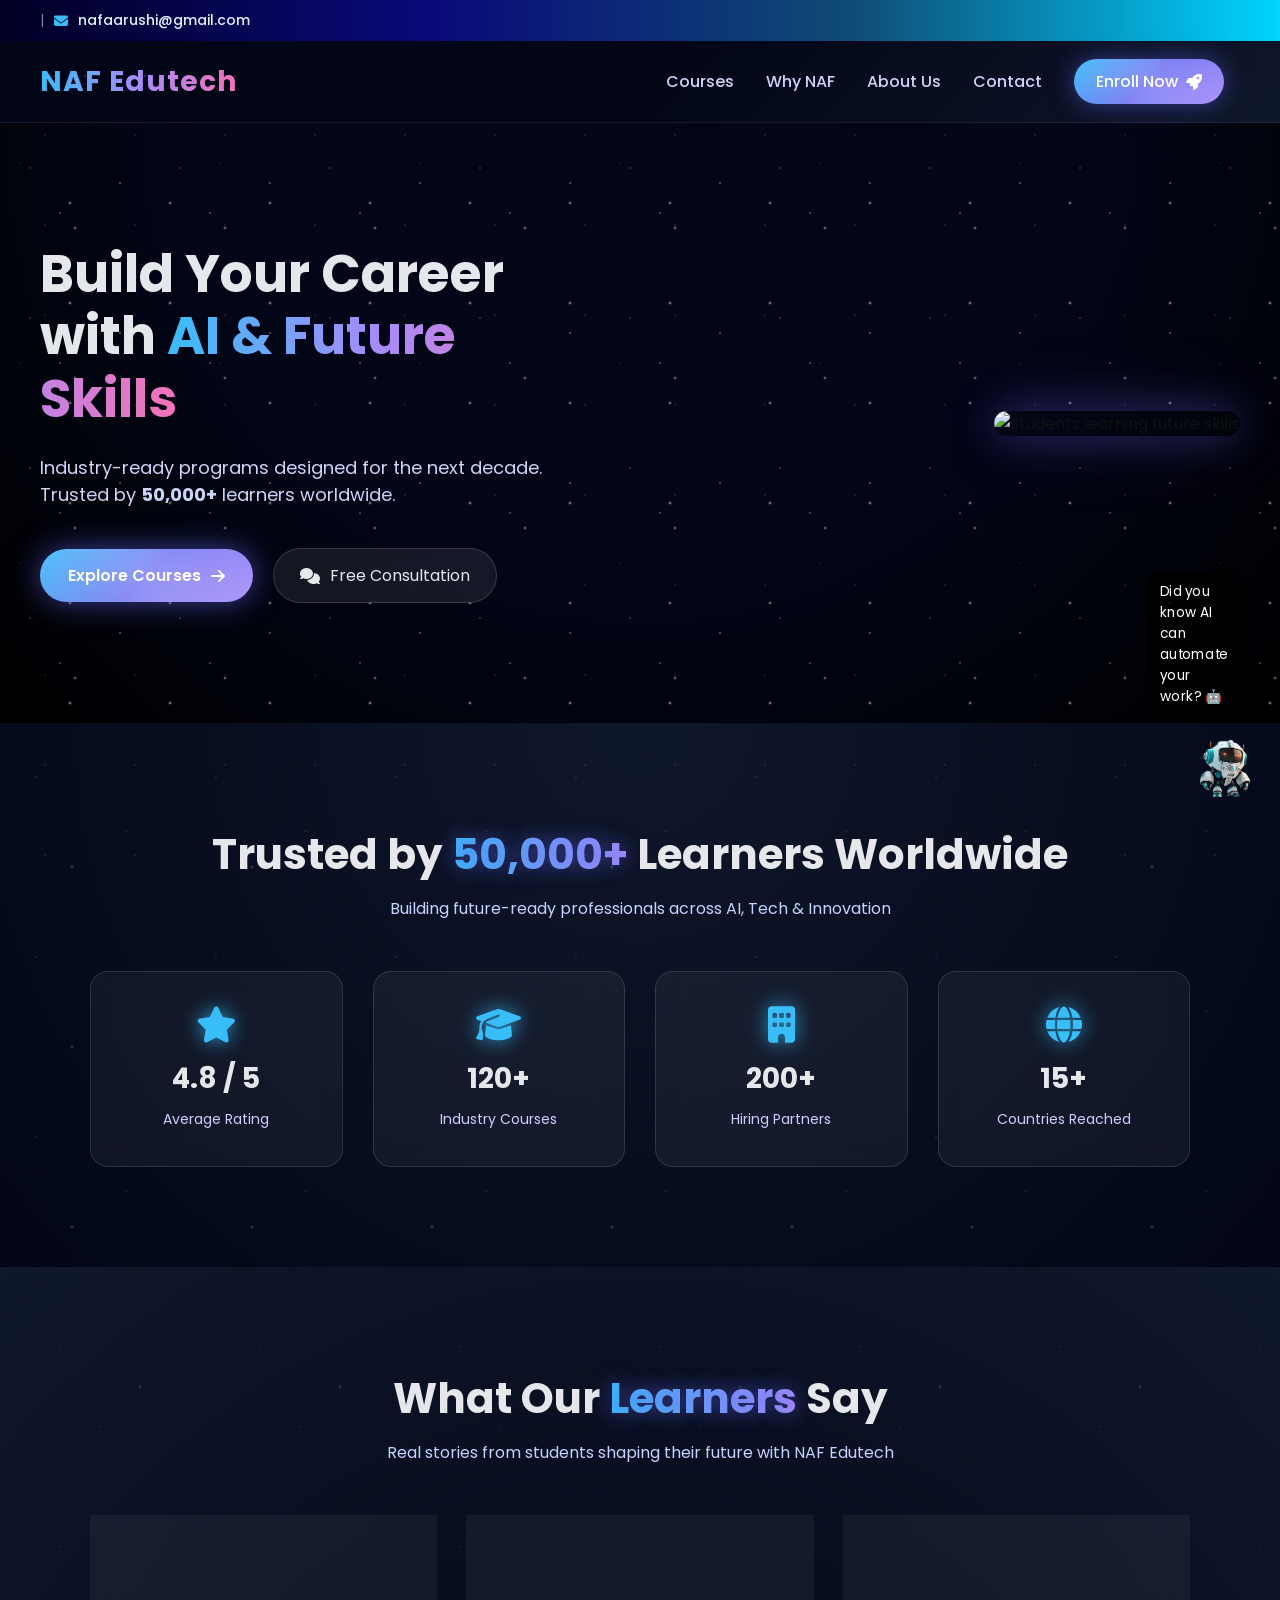
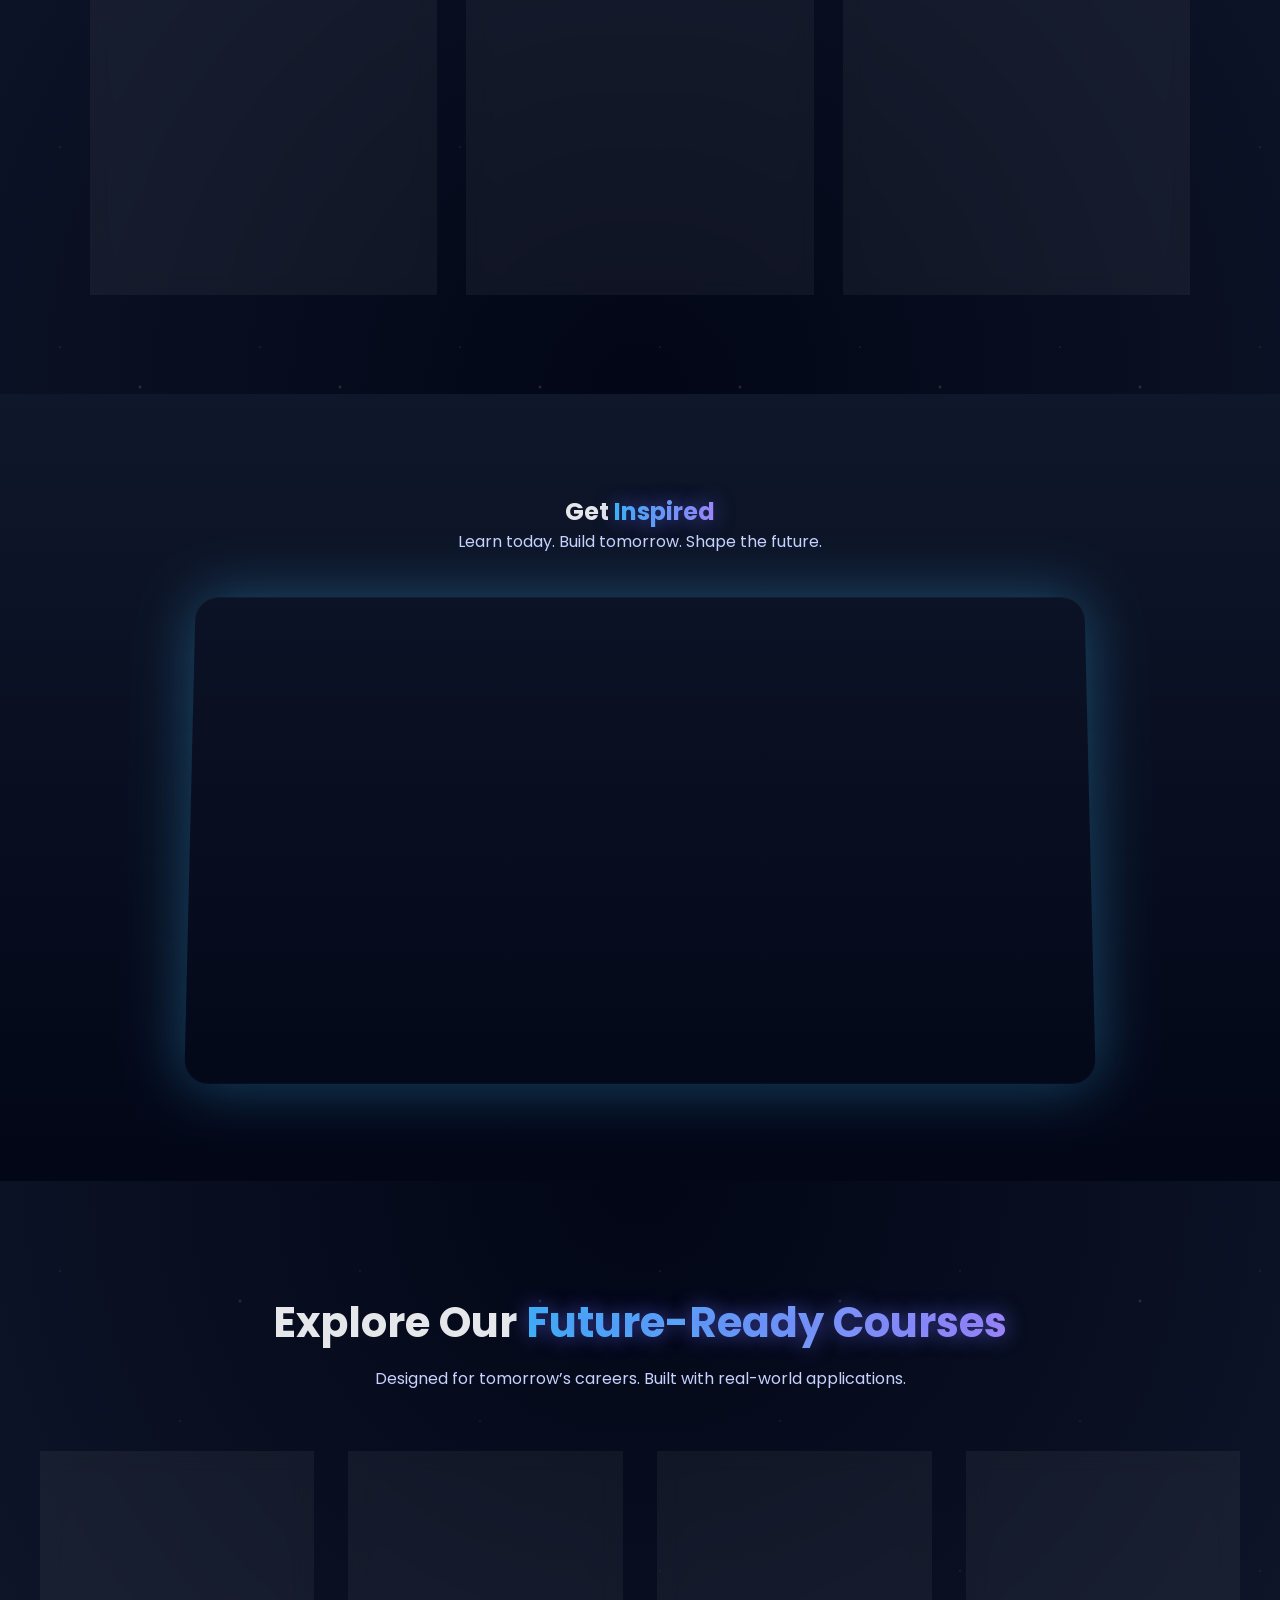
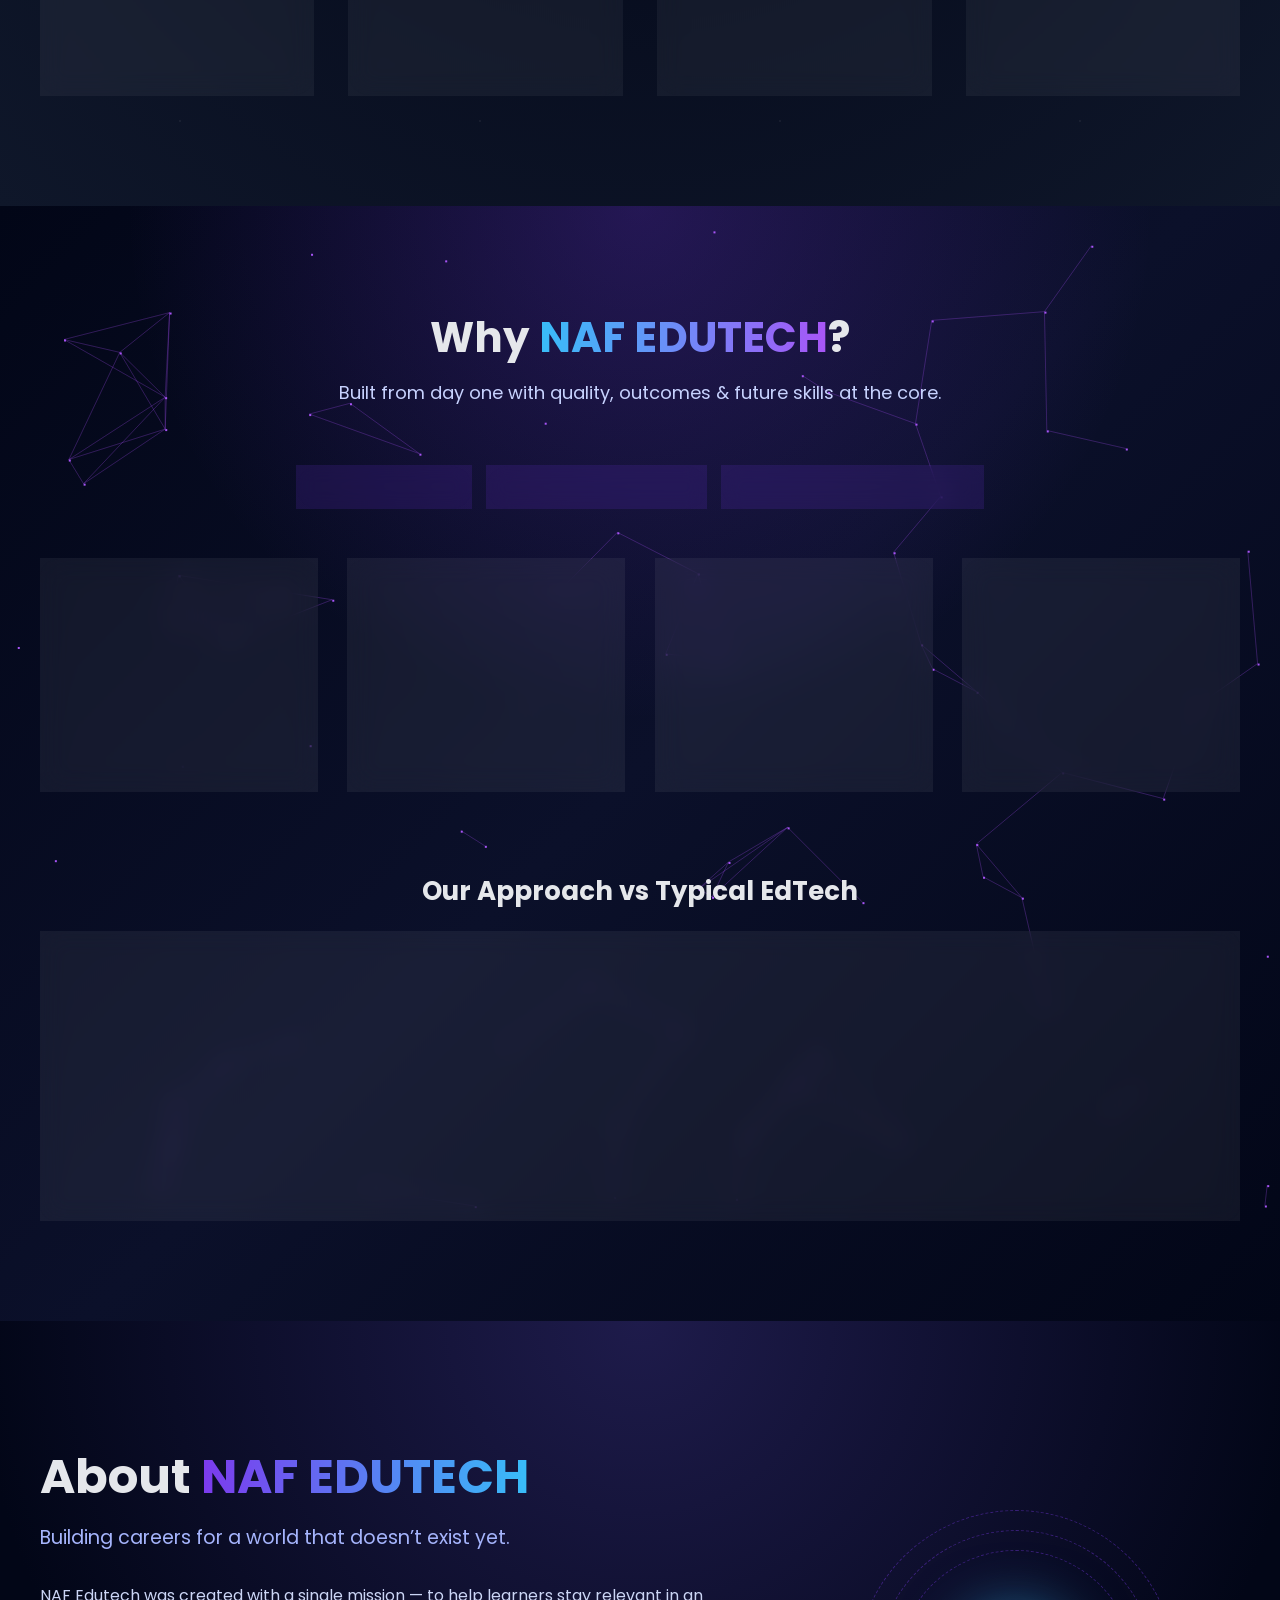
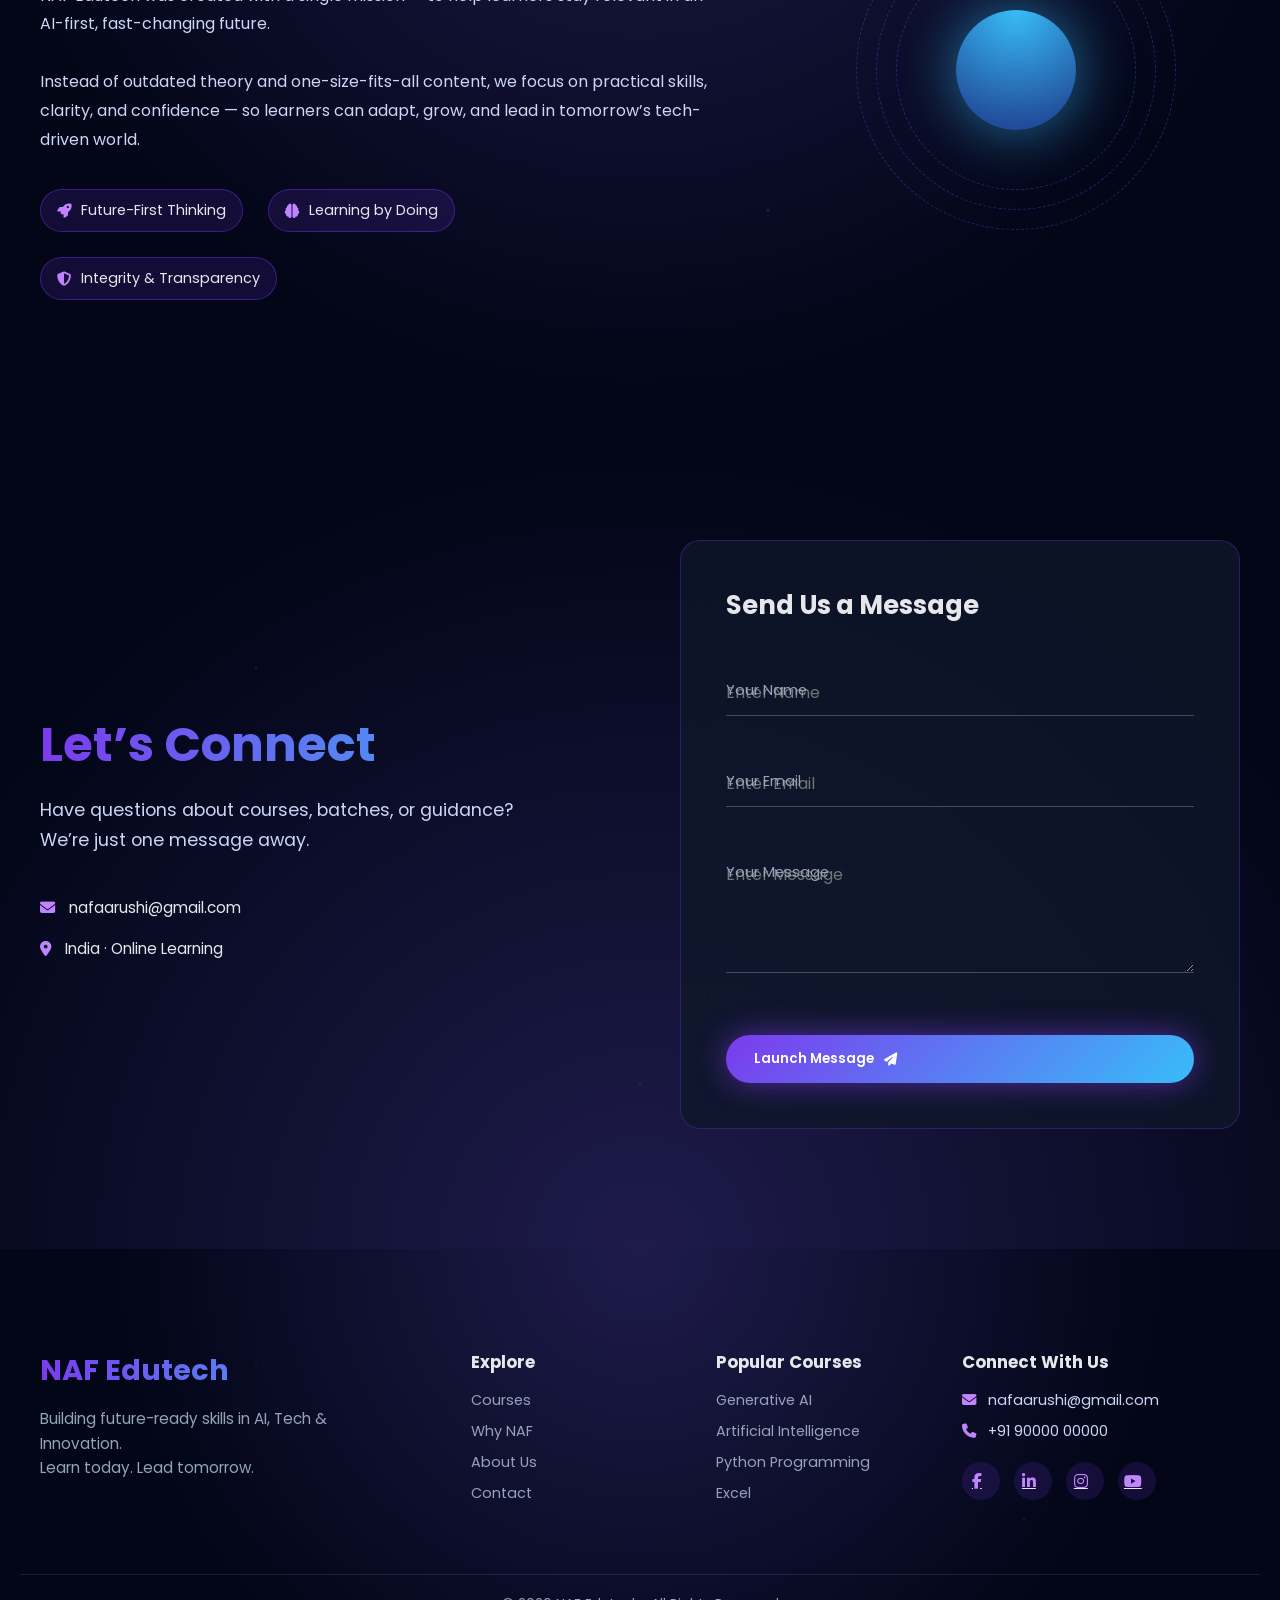
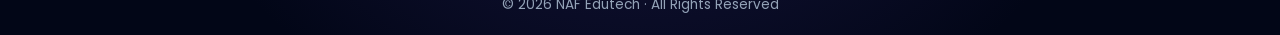
==== index.html @ 77c6fbd1 "Add files via upload One step back" ====
<!doctype html>
<html lang="en">
  <head>
    <meta charset="UTF-8" />
    <title>NAF Institute</title>
    <meta name="viewport" content="width=device-width, initial-scale=1.0" />

    <!-- GOOGLE FONT -->
    <link rel="preconnect" href="https://fonts.googleapis.com" />
    <link rel="preconnect" href="https://fonts.gstatic.com" crossorigin />
    <link
      href="https://fonts.googleapis.com/css2?family=Poppins:wght@300;400;600;700&display=swap"
      rel="stylesheet"
    />

    <!-- FONT AWESOME -->
    <link
      rel="stylesheet"
      href="https://cdnjs.cloudflare.com/ajax/libs/font-awesome/6.5.1/css/all.min.css"
      crossorigin="anonymous"
    />

    <!-- CSS -->
    <link rel="stylesheet" href="css/style.css" />
  </head>
  <body>
    <!-- TOP BAR -->
    <!-- TOP ANNOUNCEMENT BAR -->
    <div class="top-bar">
      <div class="top-bar-left">
        <!-- <i class="fa-solid fa-phone"></i> -->
        <!-- <a href="tel:+919000000000">+91 90000 00000</a> -->

        <span class="divider">|</span>

        <i class="fa-solid fa-envelope"></i>
        <a href="mailto:nafaarushi@gmail.com">nafaarushi@gmail.com</a>
      </div>

      <div class="top-bar-marquee" aria-label="Important announcement">
        <span class="marquee-text">
          🚀 Welcome to <strong>NAF Edutech</strong>! New Batches starting from
          <strong>February</strong> — Register Now!!!
        </span>
      </div>
    </div>
    <!-- ------------------------------------------------------------ -->
    <!-- NAVBAR -->
    <header class="navbar">
      <!-- Brand -->
      <div class="brand">
        <span class="brand-text">NAF Edutech</span>
        <span class="stars"></span>
      </div>

      <!-- Navigation -->
      <nav class="nav-links">
        <a href="#courses">Courses</a>
        <!-- <a href="#corporate">Corporate</a> -->
        <a href="#why">Why NAF</a>
        <a href="#about">About Us</a>
        <a href="#contact">Contact</a>

        <!-- Primary CTA -->
        <a href="#courses" class="btn-enroll">
          <span>Enroll Now</span>
          <i class="fa-solid fa-rocket"></i>
        </a>
      </nav>
    </header>
    <!-- ============================================================== -->
    <!-- POPUP Spiritual Card -->
    <!-- FEATURED COURSE POPUP -->

    <!-- ---------------------------------------------------------- -->
    <!-- HERO -->
    <section class="hero" class="page-section" class="page-section">
      <!-- Animated Star Background -->
      <div class="stars stars-1"></div>
      <div class="stars stars-2"></div>
      <div class="stars stars-3"></div>

      <div class="stars-bg"></div>

      <div class="hero-content">
        <!-- TEXT -->
        <div class="hero-text">
          <h1>
            Build Your Career with
            <span class="gradient-text">AI & Future Skills</span>
          </h1>

          <p>
            Industry-ready programs designed for the next decade. Trusted by
            <strong>50,000+</strong> learners worldwide.
          </p>

          <div class="hero-buttons">
            <a href="#courses" class="btn-primary">
              <span>Explore Courses</span>
              <i class="fa-solid fa-arrow-right"></i>
            </a>

            <a href="#contact" class="btn-secondary">
              <i class="fa-solid fa-comments"></i>
              Free Consultation
            </a>
          </div>
        </div>

        <!-- IMAGE -->
        <div class="hero-image">
          <img
            src="https://images.unsplash.com/photo-1531482615713-2afd69097998?q=80&w=900&auto=format&fit=crop"
            alt="Students learning future skills"
          />
        </div>
      </div>
    </section>

    <!-- ------------------------------------------------------------- -->

    <!-- TRUST -->
    <section
      class="trust trust-galaxy"
      aria-labelledby="trust-heading"
      class="page-section"
      class="page-section"
    >
      <h2 id="trust-heading">
        Trusted by <span class="glow-text">50,000+</span> Learners Worldwide
      </h2>

      <p class="trust-subtitle">
        Building future-ready professionals across AI, Tech & Innovation
      </p>

      <div class="trust-cards">
        <div class="trust-card">
          <i class="fa-solid fa-star"></i>
          <h3>4.8 / 5</h3>
          <span>Average Rating</span>
        </div>

        <div class="trust-card">
          <i class="fa-solid fa-graduation-cap"></i>
          <h3>120+</h3>
          <span>Industry Courses</span>
        </div>

        <div class="trust-card">
          <i class="fa-solid fa-building"></i>
          <h3>200+</h3>
          <span>Hiring Partners</span>
        </div>

        <div class="trust-card">
          <i class="fa-solid fa-globe"></i>
          <h3>15+</h3>
          <span>Countries Reached</span>
        </div>
      </div>
    </section>

    <!-- ===================================================================== -->
    <!-- TESTIMONIALS -->
    <section
      class="testimonials testimonials-galaxy"
      aria-labelledby="testimonial-heading"
      class="page-section"
    >
      <h2 id="testimonial-heading">
        What Our <span class="glow-text">Learners</span> Say
      </h2>

      <p class="testimonial-subtitle">
        Real stories from students shaping their future with NAF Edutech
      </p>

      <div class="testimonial-grid">
        <div class="testimonial-card">
          <img
            src=""
            alt=""
          />
          <p>
            “I recently took a short SQL course with NAF and I learned a lot. The mentor was great at making topics incredibly easy to understand. NAF's support really helped me grasp the material quickly. I came from zero and now had become more confident in using the application. The structured learning path really works.”
          </p>
          <h4>Din Abdullah</h4>
          <span>Data Scientist</span>
        </div>

        <div class="testimonial-card">
          <img
            src=""
            alt=""
          />
          
          <p>
            “Hands down the best platform for future-ready skills. The mentors
            are next-level. Definitely would recommend to college students and working professionals as well.”
          </p>
          <h4>Ananya Sharma</h4>
          <span>Full Stack Developer</span>
        </div>

        <div class="testimonial-card">
          <img
            src=""
            alt=""
          />
          <p>
            “From zero to confident developer. The learning path
            was good for me, and adaptable. It was an amazing experience to finally believe that I could code in Python without supervision.”
          </p>
          <h4>Mohit Jain</h4>
          <span>Python Developer</span>
        </div>
      </div>
    </section>

    <!-- INSPIRATION VIDEO -->
    <section
      class="video-section video-galaxy"
      aria-labelledby="video-heading"
      class="page-section"
    >
      <h2 id="video-heading">Get <span class="glow-text">Inspired</span></h2>

      <p class="video-subtitle">
        Learn today. Build tomorrow. Shape the future.
      </p>

      <div class="video-wrapper">
        <iframe
          src="https://www.youtube.com/embed/iTdgDwkTy14"
          title="Inspiration to learn future skills"
          allowfullscreen
        ></iframe>
      </div>
    </section>

    <!-- ================================================================================= -->
    <!-- COURSES -->
    <section class="courses courses-galaxy" id="courses" class="page-section">
      <div class="container">
        <h2 class="section-title">
          Explore Our <span class="glow-text">Future-Ready Courses</span>
        </h2>

        <p class="section-subtitle">
          Designed for tomorrow’s careers. Built with real-world applications.
        </p>

        <div class="course-grid">
          <!-- Generative AI -->
          <a href="courses/course-genai.html" class="course-card galaxy-card">
            <div class="course-image">
              <img
                src="https://images.unsplash.com/photo-1677442136019-21780ecad995?auto=format&fit=crop&w=900&q=80"
                alt="Generative AI course with neural networks and creative AI"
              />
              <span class="course-tag">TRENDING</span>
            </div>
            <div class="course-content">
              <h3>Generative AI</h3>
              <p>ChatGPT, LLMs, prompt engineering & AI tools</p>
              <span class="course-cta">Explore Course →</span>
            </div>
          </a>

          <!-- Artificial Intelligence -->
          <a href="courses/course-ai.html" class="course-card galaxy-card">
            <div class="course-image">
              <img
                src="https://images.unsplash.com/photo-1555255707-c07966088b7b?auto=format&fit=crop&w=900&q=80"
                alt="Artificial Intelligence neural network visualization"
              />
              <span class="course-tag blue">CORE</span>
            </div>

            <div class="course-content">
              <h3>Artificial Intelligence</h3>
              <p>Machine learning, deep learning & real-world AI</p>
              <span class="course-cta">Explore Course →</span>
            </div>
          </a>

          <!-- Python -->
          <a href="courses/course-python.html" class="course-card galaxy-card">
            <div class="course-image">
              <img
                src="https://images.unsplash.com/photo-1526374965328-7f61d4dc18c5?auto=format&fit=crop&w=900&q=80"
                alt="Python programming language code on screen"
              />
              <span class="course-tag green">BEGINNER</span>
            </div>
            <div class="course-content">
              <h3>Python Programming</h3>
              <p>Automation, data handling & backend logic</p>
              <span class="course-cta">Explore Course →</span>
            </div>
          </a>

          <!-- Excel -->
          <a href="courses/course-excel.html" class="course-card galaxy-card">
            <div class="course-image">
              <img
                src="https://images.unsplash.com/photo-1498050108023-c5249f4df085?auto=format&fit=crop&w=900&q=80"
                alt="Excel workspace with modern code editor"
              />
              <span class="course-tag purple">CAREER</span>
            </div>
            <div class="course-content">
              <h3>Excel</h3>
              <p>
                Master Excel for data analysis, automation & real-world
                productivity
              </p>
              <span class="course-cta">Explore Course →</span>
            </div>
          </a>

          <!-- Spiritual Course -->
        </div>
      </div>
    </section>

    <!-- ================================================================================= -->

    <!-- STAFF SECTION -->
    <!-- STAFF / MENTORS -->
    <!-- <section class="staff-section" id="staff" class="page-section">
      <div class="container">
        <h2 class="section-title">Meet Our Mentors</h2>
        <p class="staff-subtitle">
          Industry experts guiding you through your learning journey
        </p>

        <div class="staff-grid">
          <div class="staff-card">
            <img
              src="https://images.unsplash.com/photo-1607746882042-944635dfe10e"
              alt="Alex Morgan - Full Stack Engineer"
            />
            <h3>Alex Morgan</h3>
            <span><i class="fa-solid fa-code"></i> Full Stack Engineer</span>
          </div>

          <div class="staff-card">
            <img
              src="https://images.unsplash.com/photo-1595152772835-219674b2a8a6"
              alt="Sophia Lee - AI ML Specialist"
            />
            <h3>Sophia Lee</h3>
            <span><i class="fa-solid fa-brain"></i> AI & ML Specialist</span>
          </div>

          <div class="staff-card">
            <img
              src="https://images.unsplash.com/photo-1666866854783-8943590e37c8?q=80&w=695&auto=format&fit=crop"
              alt="Daniel Cruz - Cloud Architect"
            />
            <h3>Daniel Cruz</h3>
            <span><i class="fa-solid fa-cloud"></i> Cloud Architect</span>
          </div>

          <div class="staff-card">
            <img
              src="https://images.unsplash.com/photo-1614289371518-722f2615943d"
              alt="Emily Watson - Product Designer"
            />
            <h3>Emily Watson</h3>
            <span><i class="fa-solid fa-pen-nib"></i> Product Designer</span>
          </div>
        </div>
      </div> -->

      <!-- decorative stars -->
      <div class="staff-stars"></div>
    </section>

    <!-- ================================================================================== -->
    <!-- WHY -->
    <section
      id="why"
      class="why"
      itemscope
      itemtype="https://schema.org/EducationalOrganization"
      class="page-section"
    >
      <meta itemprop="name" content="NAF Edutech" />
      <meta
        itemprop="description"
        content="Future-focused EdTech platform launching mentor-led, industry-aligned programs."
      />

      <canvas id="constellation"></canvas>

      <div class="why-container">
        <h2>Why <span>NAF EDUTECH</span>?</h2>
        <p class="why-subtitle">
          Built from day one with quality, outcomes & future skills at the core.
        </p>

        <!-- LAUNCH STATUS -->
        <div class="launch-badges">
          <span>🚀 Launching Soon</span>
          <span>🧠 AI & Future Skills Focus</span>
          <span>🤝 Industry-Aligned Curriculum</span>
        </div>

        <!-- VALUE CARDS -->
        <div class="why-grid">
          <div class="why-card">
            <i class="fa-solid fa-compass"></i>
            <h3>Curriculum First</h3>
            <p>Designed with real job roles in mind — not recycled theory.</p>
          </div>

          <div class="why-card">
            <i class="fa-solid fa-layer-group"></i>
            <h3>Hands-on by Design</h3>
            <p>Projects, case studies & problem-solving from Day 1.</p>
          </div>

          <div class="why-card">
            <i class="fa-solid fa-bullseye"></i>
            <h3>Outcome Oriented</h3>
            <p>Career clarity, skill confidence & real-world readiness.</p>
          </div>

          <div class="why-card">
            <i class="fa-solid fa-shield-halved"></i>
            <h3>Built with Integrity</h3>
            <p>No inflated claims. No fake placements. Just honest learning.</p>
          </div>
        </div>

        <!-- COMPARISON -->
        <div class="comparison">
          <h3>Our Approach vs Typical EdTech</h3>
          <table>
            <thead>
              <tr>
                <th>Learning Aspect</th>
                <th>NAF Edutech</th>
                <th>Typical Platforms</th>
              </tr>
            </thead>
            <tbody>
              <tr>
                <td>Curriculum Design</td>
                <td>Job-role focused</td>
                <td>Generic syllabus</td>
              </tr>
              <tr>
                <td>Learning Style</td>
                <td>Hands-on & guided</td>
                <td>Video-heavy</td>
              </tr>
              <tr>
                <td>Transparency</td>
                <td>Clear & honest</td>
                <td>Over-promised</td>
              </tr>
              <tr>
                <td>Career Readiness</td>
                <td>Built gradually</td>
                <td>Assumed</td>
              </tr>
            </tbody>
          </table>
        </div>
      </div>
    </section>

    <!-- ============================================================= -->
    <!-- ABOUT US SECTION -->
    <section
      id="about"
      class="about"
      itemscope
      itemtype="https://schema.org/Organization"
      class="page-section"
    >
      <meta itemprop="name" content="NAF Edutech" />
      <meta
        itemprop="description"
        content="NAF Edutech is a future-focused learning platform built to prepare learners for AI-driven careers."
      />

      <!-- Background stars -->
      <div class="about-stars"></div>

      <div class="about-container">
        <div class="about-text">
          <h2>About <span>NAF EDUTECH</span></h2>

          <p class="about-tagline">
            Building careers for a world that doesn’t exist yet.
          </p>

          <p class="about-description">
            NAF Edutech was created with a single mission — to help learners
            stay relevant in an AI-first, fast-changing future.
            <br /><br />
            Instead of outdated theory and one-size-fits-all content, we focus
            on practical skills, clarity, and confidence — so learners can
            adapt, grow, and lead in tomorrow’s tech-driven world.
          </p>

          <div class="about-values">
            <div class="value">
              <i class="fa-solid fa-rocket"></i>
              <span>Future-First Thinking</span>
            </div>
            <div class="value">
              <i class="fa-solid fa-brain"></i>
              <span>Learning by Doing</span>
            </div>
            <div class="value">
              <i class="fa-solid fa-shield-halved"></i>
              <span>Integrity & Transparency</span>
            </div>
          </div>
        </div>

        <div class="about-visual">
          <div class="planet"></div>
          <div class="orbit orbit-1"></div>
          <div class="orbit orbit-2"></div>
          <div class="orbit orbit-3"></div>
        </div>
      </div>
    </section>

    <!-- ======================================================= -->
    <!-- CONTACT US -->
    <section
      id="contact"
      class="contact"
      itemscope
      itemtype="https://schema.org/ContactPage"
      class="page-section"
    >
      <!-- Background stars -->
      <div class="contact-stars"></div>

      <div class="contact-container">
        <!-- Left content -->
        <div class="contact-info">
          <h2>Let’s Connect</h2>
          <p class="contact-subtitle">
            Have questions about courses, batches, or guidance?
            <br />
            We’re just one message away.
          </p>

          <div class="contact-points">
            <div class="point">
              <i class="fa-solid fa-envelope"></i>
              <span>nafaarushi@gmail.com</span>
            </div>
            <!-- <div class="point">
              <i class="fa-solid fa-phone"></i>
              <span>+91 90000 00000</span>
            </div> -->
            <div class="point">
              <i class="fa-solid fa-location-dot"></i>
              <span>India · Online Learning</span>
            </div>
          </div>
        </div>

        <!-- Form -->
        <form class="contact-form" id="contactForm" autocomplete="off">
          <h3>Send Us a Message</h3>

          <div class="input-group">
            <input type="text" name="name" placeholder="Enter Name" required />
            <label>Your Name</label>
          </div>

          <div class="input-group">
            <input
              type="email"
              name="email"
              placeholder="Enter Email"
              required
            />
            <label>Your Email</label>
          </div>

          <div class="input-group">
            <textarea
              name="message"
              rows="4"
              placeholder="Enter Message"
              required
            ></textarea>
            <label>Your Message</label>
          </div>

          <button type="submit" class="btn-galaxy">
            <span>Launch Message</span>
            <i class="fa-solid fa-paper-plane"></i>
          </button>
        </form>
      </div>
    </section>

    <!-- ======================================================== -->

    <!-- FOOTER -->
    <footer class="footer">
      <!-- Star background -->
      <div class="footer-stars"></div>

      <div class="footer-container">
        <!-- Brand -->
        <div class="footer-brand">
          <h3 class="footer-logo">NAF Edutech</h3>
          <p>
            Building future-ready skills in AI, Tech & Innovation.
            <br />
            Learn today. Lead tomorrow.
          </p>
        </div>

        <!-- Quick Links -->
        <div class="footer-links">
          <h4>Explore</h4>
          <a href="#courses">Courses</a>
          <a href="#why">Why NAF</a>
          <a href="#about">About Us</a>
          <a href="#contact">Contact</a>
        </div>

        <!-- Courses -->
        <div class="footer-links">
          <h4>Popular Courses</h4>
          <a href="/courses/course-genai.html">Generative AI</a>
          <a href="/courses/course-ai.html">Artificial Intelligence</a>
          <a href="/courses/course-python.html">Python Programming</a>
          <a href="/courses/course-excel.html">Excel</a>
        </div>

        <!-- Contact & Social -->
        <div class="footer-contact">
          <h4>Connect With Us</h4>
          <p><i class="fa-solid fa-envelope"></i> nafaarushi@gmail.com</p>
          <p><i class="fa-solid fa-phone"></i> +91 90000 00000</p>

          <div class="footer-social">
            <a href="#"><i class="fab fa-facebook-f"></i></a>
            <a href="#"><i class="fab fa-linkedin-in"></i></a>
            <a href="#"><i class="fab fa-instagram"></i></a>
            <a href="#"><i class="fab fa-youtube"></i></a>
          </div>
        </div>
      </div>

      <!-- Bottom bar -->
      <div class="footer-bottom">
        <p>© 2026 NAF Edutech · All Rights Reserved</p>
      </div>
    </footer>

    <!-- ================================================================== -->

    <!-- CHATBOT -->
    <!-- CHATBOT -->
<div id="chatbot">
  <div id="bot-avatar">
    <img src="images/mascot_robot.png" alt="bot" />
  </div>

  <div id="chatbox">
    <p id="chat-text">Hey 👋</p>
  </div>
</div>

<!-- CHAT WINDOW -->
<div id="chat-window">
  <div class="chat-header">
    NAF AI Assistant 🤖
    <span id="close-chat">✖</span>
  </div>

  <div id="chat-messages"></div>

  <div class="chat-input-area">
    <input type="text" id="user-input" placeholder="Ask something..." />
    <button id="send-btn">Send</button>
  </div>
</div>

    <script src="js/main.js"></script>
  </body>
</html>
---- css/style.css ----
/* GLOBAL FIX — PREVENT HORIZONTAL SCROLL */
*,
*::before,
*::after {
  box-sizing: border-box;
}

html,
body {
  width: 100%;
  overflow-x: hidden;
  margin: 0;
  padding: 0;
}
html {
  scroll-behavior: smooth;
}

* {
  margin: 0;
  padding: 0;
  box-sizing: border-box;
  font-family: 'Poppins', sans-serif;
}

body {
  background: #f9fafb;
  color: #111;
}

/* =========================
   TOP BAR – SPACE THEME
========================= */

.top-bar {
  background: linear-gradient(
    90deg,
    #020024,
    #090979,
    #0f4c75,
    #00d4ff
  );
  color: #ffffff;
  display: flex;
  align-items: center;
  justify-content: space-between;
  padding: 10px 40px;
  font-size: 14px;
  overflow: hidden;
  position: relative;
}

/* Left Info */
.top-bar-left {
  display: flex;
  align-items: center;
  gap: 10px;
  white-space: nowrap;
  z-index: 2;
}

.top-bar-left a {
  color: #e0f2fe;
  text-decoration: none;
  font-weight: 500;
}

.top-bar-left a:hover {
  text-decoration: underline;
}

.top-bar-left i {
  color: #38bdf8;
}

.divider {
  opacity: 0.5;
}

/* Marquee Container */
.top-bar-marquee {
  position: absolute;
  left: 0;
  right: 0;
  overflow: hidden;
  pointer-events: none;
}

/* Marquee Text */
/* Marquee Container */
.top-bar-marquee {
  position: absolute;
  left: 250px; /* 👈 stops before phone + email */
  right: 40px;
  overflow: hidden;
  white-space: nowrap;
  pointer-events: none;
}

/* Marquee Text */
.marquee-text {
  display: inline-block;
  font-weight: 600;
  color: #e0f2fe;
  padding-left: 100%;
  animation: singleMarquee 12s linear infinite;
}

/* Highlight important words */
.marquee-text strong {
  color: #facc15;
}

/* One-time smooth announcement */
@keyframes singleMarquee {
  0% {
    transform: translateX(0%);
    opacity: 1;
  }

  90% {
    opacity: 1;
  }

  100% {
    transform: translateX(-120%);
    opacity: 0;
  }
}


/* Responsive */
@media (max-width: 768px) {
  .top-bar {
    padding: 8px 20px;
    font-size: 13px;
  }

  .top-bar-left {
    display: none; /* Keep mobile clean */
  }
}

/* ------------------------------------------------------------ */
/* NAVBAR */
/* NAVBAR BASE */
.navbar {
  position: sticky;
  top: 0;
  z-index: 1000;
  padding: 18px 40px;
  display: flex;
  justify-content: space-between;
  align-items: center;
  background: linear-gradient(135deg, #020617, #020617, #0f172a);
  backdrop-filter: blur(10px);
  border-bottom: 1px solid rgba(255, 255, 255, 0.08);
}

/* BRAND */
.brand {
  position: relative;
  font-size: 28px;
  font-weight: 700;
  letter-spacing: 1px;
  color: #e0f2fe;
  overflow: hidden;
}

.brand-text {
  position: relative;
  z-index: 2;
  background: linear-gradient(90deg, #38bdf8, #a78bfa, #f472b6);
  -webkit-background-clip: text;
  -webkit-text-fill-color: transparent;
  animation: galaxyGlow 6s infinite linear;
}

/* Moving stars inside text */
.stars {
  position: absolute;
  inset: 0;
  background-image: radial-gradient(white 1px, transparent 1px);
  background-size: 30px 30px;
  opacity: 0.15;
  animation: starMove 20s linear infinite;
}

/* NAV LINKS */
.nav-links {
  display: flex;
  align-items: center;
}

.nav-links a {
  margin: 0 16px;
  text-decoration: none;
  color: #cbd5f5;
  font-weight: 500;
  position: relative;
  transition: color 0.3s ease;
}

.nav-links a::after {
  content: "";
  position: absolute;
  bottom: -6px;
  left: 0;
  width: 0%;
  height: 2px;
  background: linear-gradient(90deg, #38bdf8, #a78bfa);
  transition: width 0.3s ease;
}

.nav-links a:hover {
  color: #ffffff;
}

.nav-links a:hover::after {
  width: 100%;
}
/* ======================================================================= */
/* POPUP OVERLAY */
.galaxy-popup-overlay {
  position: fixed;
  inset: 0;
  background: rgba(2, 6, 23, 0.75);
  backdrop-filter: blur(6px);
  display: none;
  align-items: center;
  justify-content: center;
  z-index: 9999;
}

/* POPUP CARD */
.galaxy-popup-card {
  display: grid;
  grid-template-columns: 1.2fr 1fr;
  max-width: 900px;
  background: radial-gradient(circle at top, #020617, #0f172a);
  border-radius: 22px;
  overflow: hidden;
  border: 1px solid rgba(99, 102, 241, 0.3);
  box-shadow: 0 0 60px rgba(99, 102, 241, 0.4);
}

/* LEFT CONTENT */
.popup-content {
  padding: 40px;
  color: #e5e7eb;
}

.popup-title {
  font-size: 2rem;
  margin-bottom: 16px;
  color: #c7d2fe;
}

.popup-text {
  font-size: 0.95rem;
  line-height: 1.6;
  color: #e0e7ff;
  margin-bottom: 22px;
}

/* BUTTON */
.translate-btn {
  background: linear-gradient(135deg, #6366f1, #38bdf8);
  border: none;
  padding: 12px 22px;
  border-radius: 999px;
  color: #020617;
  font-weight: 600;
  cursor: pointer;
}

/* RIGHT IMAGE */
.popup-image img {
  width: 100%;
  height: 100%;
  object-fit: cover;
}

/* MOBILE */
@media (max-width: 768px) {
  .galaxy-popup-card {
    grid-template-columns: 1fr;
  }
}

/* ===================================================================== */
/* ENROLL BUTTON (HERO CTA) */
.btn-enroll {
  margin-left: 24px;
  padding: 10px 22px;
  border-radius: 999px;
  background: linear-gradient(135deg, #38bdf8, #6366f1, #a78bfa);
  color: white !important;
  font-weight: 600;
  display: flex;
  align-items: center;
  gap: 8px;
  position: relative;
  overflow: hidden;
  box-shadow: 0 0 25px rgba(99, 102, 241, 0.5);
  transition: transform 0.25s ease, box-shadow 0.25s ease;
}

/* Moving star glow around button */
.btn-enroll::before {
  content: "";
  position: absolute;
  inset: -50%;
  background: radial-gradient(circle, rgba(255,255,255,0.25), transparent 70%);
  animation: orbitStars 6s linear infinite;
}

/* Hover / Click effects */
.btn-enroll:hover {
  transform: translateY(-2px) scale(1.05);
  box-shadow: 0 0 40px rgba(139, 92, 246, 0.8);
}

.btn-enroll:active {
  transform: scale(0.95);
}

/* ICON ANIMATION */
.btn-enroll i {
  animation: rocketFloat 2s ease-in-out infinite;
}

/* ANIMATIONS */
@keyframes galaxyGlow {
  0% { background-position: 0% }
  100% { background-position: 200% }
}

@keyframes starMove {
  from { background-position: 0 0 }
  to { background-position: 300px 300px }
}

@keyframes orbitStars {
  from { transform: rotate(0deg) }
  to { transform: rotate(360deg) }
}

@keyframes rocketFloat {
  0%, 100% { transform: translateY(0) }
  50% { transform: translateY(-3px) }
}

/* --------------------------------------------------------- */
/* HERO BASE */
.hero {
  position: relative;
  padding: 120px 40px;
  background: radial-gradient(circle at top, #020617, #020617, #000);
  overflow: hidden;
}

/* STARFIELD BACKGROUND */
.stars-bg {
  position: absolute;
  inset: 0;
  background-image:
    radial-gradient(1px 1px at 20% 30%, white, transparent),
    radial-gradient(1.5px 1.5px at 80% 40%, white, transparent),
    radial-gradient(2px 2px at 50% 70%, white, transparent);
  background-size: 150px 150px;
  animation: starsMoveFast 25s linear infinite;
  opacity: 0.5;
  background-repeat: repeat;
  pointer-events: none;
}


/* HERO CONTENT */
.hero-content {
  position: relative;
  max-width: 1200px;
  margin: auto;
  display: flex;
  align-items: center;
  justify-content: space-between;
  gap: 80px;
  z-index: 2;
}

/* TEXT */
.hero-text {
  max-width: 560px;
  color: #e5e7eb;
}

.hero-text h1 {
  font-size: 52px;
  line-height: 1.2;
  margin-bottom: 24px;
}

.gradient-text {
  background: linear-gradient(90deg, #38bdf8, #a78bfa, #f472b6);
  -webkit-background-clip: text;
  -webkit-text-fill-color: transparent;
}

.hero-text p {
  font-size: 18px;
  color: #cbd5f5;
  margin-bottom: 40px;
}

/* BUTTON GROUP */
.hero-buttons {
  display: flex;
  align-items: center;
  gap: 20px;
}

/* PRIMARY CTA */
.btn-primary {
  position: relative;
  padding: 14px 28px;
  border-radius: 999px;
  background: linear-gradient(135deg, #38bdf8, #6366f1, #a78bfa);
  color: white;
  font-weight: 600;
  display: inline-flex;
  align-items: center;
  gap: 10px;
  text-decoration: none;
  overflow: hidden;
  box-shadow: 0 0 30px rgba(99, 102, 241, 0.6);
  transition: transform 0.3s ease, box-shadow 0.3s ease;
}

/* Moving glow inside button */
.btn-primary::before {
  content: "";
  position: absolute;
  inset: -60%;
  background: radial-gradient(circle, rgba(255,255,255,0.3), transparent 70%);
  animation: orbitGlow 6s linear infinite;
}

.btn-primary:hover {
  transform: translateY(-3px) scale(1.05);
  box-shadow: 0 0 45px rgba(139, 92, 246, 0.9);
}

/* SECONDARY CTA */
.btn-secondary {
  padding: 14px 26px;
  border-radius: 999px;
  background: rgba(255, 255, 255, 0.08);
  border: 1px solid rgba(255,255,255,0.15);
  color: #e5e7eb;
  text-decoration: none;
  display: inline-flex;
  align-items: center;
  gap: 10px;
  backdrop-filter: blur(6px);
  transition: background 0.3s ease, transform 0.3s ease;
}

.btn-secondary:hover {
  background: rgba(255,255,255,0.15);
  transform: translateY(-2px);
}

/* IMAGE */
.hero-image img {
  width: 460px;
  border-radius: 24px;
  box-shadow:
    0 0 40px rgba(99, 102, 241, 0.4),
    0 0 80px rgba(168, 85, 247, 0.2);
  animation: floatImage 6s ease-in-out infinite;
}

/* ANIMATIONS */
@keyframes starsMoveFast {
  from {
    background-position: 0 0;
  }
  to {
    background-position: -800px 800px;
  }
}

@keyframes orbitGlow {
  from { transform: rotate(0deg); }
  to { transform: rotate(360deg); }
}

@keyframes floatImage {
  0%, 100% { transform: translateY(0); }
  50% { transform: translateY(-12px); }
}

.stars-1 {
  background-image: radial-gradient(1px 1px at 10% 20%, white, transparent);
  background-size: 200px 200px;
  animation: starsSlow 120s linear infinite;
  opacity: 0.2;
}

.stars-2 {
  background-image: radial-gradient(1.5px 1.5px at 40% 60%, white, transparent);
  background-size: 150px 150px;
  animation: starsMedium 60s linear infinite;
  opacity: 0.4;
}

.stars-3 {
  background-image: radial-gradient(2px 2px at 70% 80%, white, transparent);
  background-size: 100px 100px;
  animation: starsFast 30s linear infinite;
  opacity: 0.6;
}

@keyframes starsSlow {
  to { background-position: -1000px 1000px; }
}
@keyframes starsMedium {
  to { background-position: -800px 800px; }
}
@keyframes starsFast {
  to { background-position: -600px 600px; }
}

/* ---------------------------------------------------------------------- */

/* TRUST */
/* TRUST SECTION - GALAXY THEME */
.trust-galaxy {
  position: relative;
  padding: 100px 40px;
  background: radial-gradient(circle at top, #0f172a, #020617);
  color: #e5e7eb;
  text-align: center;
  overflow: hidden;
}

/* Soft stars in background */
.trust-galaxy::before {
  content: "";
  position: absolute;
  inset: 0;
  background-image: radial-gradient(1px 1px at 20% 30%, white, transparent),
    radial-gradient(1px 1px at 70% 60%, white, transparent),
    radial-gradient(2px 2px at 40% 80%, white, transparent);
  background-size: 180px 180px;
  opacity: 0.25;
  animation: trustStars 60s linear infinite;
}

@keyframes trustStars {
  to {
    background-position: -1000px 1000px;
  }
}

/* Heading */
.trust-galaxy h2 {
  font-size: 42px;
  font-weight: 700;
  margin-bottom: 10px;
  position: relative;
  z-index: 1;
}

.glow-text {
  background: linear-gradient(90deg, #38bdf8, #a78bfa);
  -webkit-background-clip: text;
  color: transparent;
  text-shadow: 0 0 20px rgba(99, 102, 241, 0.6);
}

.trust-subtitle {
  font-size: 16px;
  color: #c7d2fe;
  margin-bottom: 50px;
  position: relative;
  z-index: 1;
}

/* Cards */
.trust-cards {
  display: grid;
  grid-template-columns: repeat(auto-fit, minmax(220px, 1fr));
  gap: 30px;
  max-width: 1100px;
  margin: auto;
  position: relative;
  z-index: 1;
}

.trust-card {
  background: rgba(255, 255, 255, 0.05);
  backdrop-filter: blur(10px);
  border-radius: 18px;
  padding: 35px 25px;
  border: 1px solid rgba(255, 255, 255, 0.12);
  transition: transform 0.4s ease, box-shadow 0.4s ease;
  animation: floatCard 6s ease-in-out infinite;
}

.trust-card:nth-child(2) {
  animation-delay: 1s;
}
.trust-card:nth-child(3) {
  animation-delay: 2s;
}
.trust-card:nth-child(4) {
  animation-delay: 3s;
}

@keyframes floatCard {
  0%,
  100% {
    transform: translateY(0);
  }
  50% {
    transform: translateY(-10px);
  }
}

/* Hover glow */
.trust-card:hover {
  transform: translateY(-15px) scale(1.03);
  box-shadow: 0 0 40px rgba(99, 102, 241, 0.6);
}

/* Icons */
.trust-card i {
  font-size: 36px;
  margin-bottom: 15px;
  color: #38bdf8;
  text-shadow: 0 0 20px rgba(56, 189, 248, 0.8);
}

.trust-card h3 {
  font-size: 28px;
  font-weight: 700;
  margin-bottom: 6px;
}

.trust-card span {
  font-size: 14px;
  color: #c7d2fe;
}
/* ============================================================================ */
/* TESTIMONIALS - GALAXY */
.testimonials-galaxy {
  position: relative;
  padding: 100px 40px;
  background: radial-gradient(circle at bottom, #020617, #0f172a);
  color: #e5e7eb;
  text-align: center;
  overflow: hidden;
}

/* Background stars */
.testimonials-galaxy::before {
  content: "";
  position: absolute;
  inset: 0;
  background-image: radial-gradient(1px 1px at 30% 40%, white, transparent),
    radial-gradient(2px 2px at 70% 60%, white, transparent),
    radial-gradient(1px 1px at 50% 80%, white, transparent);
  background-size: 200px 200px;
  opacity: 0.2;
  animation: testimonialStars 70s linear infinite;
}

@keyframes testimonialStars {
  to {
    background-position: 1200px -1200px;
  }
}

.testimonials-galaxy h2 {
  font-size: 42px;
  margin-bottom: 10px;
  position: relative;
  z-index: 1;
}

.testimonial-subtitle {
  font-size: 16px;
  color: #c7d2fe;
  margin-bottom: 50px;
  position: relative;
  z-index: 1;
}

/* Testimonial cards */
.testimonial-grid {
  display: grid;
  grid-template-columns: repeat(auto-fit, minmax(280px, 1fr));
  gap: 30px;
  max-width: 1100px;
  margin: auto;
  position: relative;
  z-index: 1;
}

.testimonial-card {
  background: rgba(255, 255, 255, 0.05);
  border-radius: 20px;
  padding: 35px 25px;
  backdrop-filter: blur(10px);
  border: 1px solid rgba(255, 255, 255, 0.12);
  transition: transform 0.4s ease, box-shadow 0.4s ease;
}

.testimonial-card:hover {
  transform: translateY(-12px);
  box-shadow: 0 0 35px rgba(99, 102, 241, 0.6);
}

.testimonial-card img {
  width: 70px;
  border-radius: 50%;
  margin-bottom: 15px;
  border: 2px solid #38bdf8;
}

.testimonial-card p {
  font-size: 15px;
  line-height: 1.6;
  margin-bottom: 15px;
  color: #e0e7ff;
}

.testimonial-card h4 {
  font-size: 16px;
  font-weight: 600;
}

.testimonial-card span {
  font-size: 13px;
  color: #94a3b8;
}

/* =========================================================== */

/* VIDEO SECTION - GALAXY */
.video-galaxy {
  padding: 100px 40px;
  background: linear-gradient(180deg, #0f172a, #020617);
  color: #e5e7eb;
  text-align: center;
}

.video-subtitle {
  color: #c7d2fe;
  margin-bottom: 40px;
}

.video-wrapper {
  max-width: 900px;
  margin: auto;
  border-radius: 24px;
  overflow: hidden;
  box-shadow: 0 0 60px rgba(56, 189, 248, 0.35);
  transform: perspective(1000px) rotateX(3deg);
  transition: transform 0.4s ease;
}

.video-wrapper:hover {
  transform: perspective(1000px) rotateX(0deg) scale(1.02);
}

.video-wrapper iframe {
  width: 100%;
  height: 480px;
  border: none;
}

/* ==================================================== */

/* COURSES */
/* COURSES - GALAXY THEME */
.courses-galaxy {
  padding: 110px 20px;
  background: radial-gradient(circle at top, #020617, #0f172a);
  position: relative;
  overflow: hidden;
}

/* subtle stars */
.courses-galaxy::before {
  content: "";
  position: absolute;
  inset: 0;
  background-image:
    radial-gradient(1px 1px at 20% 30%, white, transparent),
    radial-gradient(2px 2px at 80% 40%, white, transparent),
    radial-gradient(1px 1px at 60% 80%, white, transparent);
  background-size: 300px 300px;
  opacity: 0.18;
  animation: courseStars 80s linear infinite;
}

@keyframes courseStars {
  to {
    background-position: 1500px -1500px;
  }
}

.courses .container {
  max-width: 1200px;
  margin: auto;
  text-align: center;
  position: relative;
  z-index: 1;
}

.section-title {
  font-size: 2.6rem;
  font-weight: 700;
  color: #e5e7eb;
  margin-bottom: 12px;
}

.section-subtitle {
  color: #c7d2fe;
  margin-bottom: 60px;
  font-size: 1rem;
}

/* GRID */
.course-grid {
  display: grid;
  grid-template-columns: repeat(auto-fit, minmax(260px, 1fr));
  gap: 35px;
}

/* CARD */
.galaxy-card {
  background: rgba(255, 255, 255, 0.05);
  border-radius: 20px;
  overflow: hidden;
  text-decoration: none;
  color: inherit;
  border: 1px solid rgba(255, 255, 255, 0.12);
  backdrop-filter: blur(12px);
  transition: transform 0.4s ease, box-shadow 0.4s ease;
}

.galaxy-card:hover {
  transform: translateY(-14px) scale(1.02);
  box-shadow: 0 0 45px rgba(99, 102, 241, 0.5);
}

/* IMAGE */
.course-image {
  position: relative;
}

.course-image img {
  width: 100%;
  height: 200px;
  object-fit: cover;
}

/* TAG */
.course-tag {
  position: absolute;
  top: 14px;
  left: 14px;
  background: linear-gradient(135deg, #f43f5e, #ec4899);
  color: white;
  font-size: 11px;
  font-weight: 600;
  padding: 6px 10px;
  border-radius: 999px;
}

.course-tag.blue {
  background: linear-gradient(135deg, #38bdf8, #6366f1);
}

.course-tag.green {
  background: linear-gradient(135deg, #22c55e, #16a34a);
}

.course-tag.purple {
  background: linear-gradient(135deg, #a855f7, #6366f1);
}

/* CONTENT */
.course-content {
  padding: 22px;
  text-align: left;
}

.course-content h3 {
  font-size: 1.2rem;
  font-weight: 600;
  color: #e0e7ff;
  margin-bottom: 8px;
}

.course-content p {
  font-size: 0.95rem;
  color: #cbd5f5;
  line-height: 1.5;
  margin-bottom: 18px;
}

.course-cta {
  font-size: 14px;
  font-weight: 600;
  color: #38bdf8;
}

.course-card:hover .course-cta {
  text-decoration: underline;
}

/* Spiritual Course Card */
.spiritual-card {
  display: flex;
  gap: 20px;
  padding: 24px;
  border-radius: 18px;
  background: linear-gradient(135deg, rgba(20,20,40,0.9), rgba(40,20,60,0.9));
  border: 1px solid rgba(255,255,255,0.15);
  backdrop-filter: blur(10px);
  color: #fff;
  box-shadow: 0 0 25px rgba(138,43,226,0.3);
}

.course-text {
  flex: 1;
}

.course-text h3 {
  font-size: 1.6rem;
  margin-bottom: 10px;
  color: #ffd700;
}

.course-text ul {
  padding-left: 18px;
  margin: 12px 0;
}

.course-text li {
  margin-bottom: 6px;
}

.course-image img {
  width: 180px;
  border-radius: 14px;
  box-shadow: 0 0 20px rgba(255,215,0,0.4);
}

.explore-btn {
  margin-top: 12px;
  padding: 10px 18px;
  border-radius: 25px;
  border: none;
  background: linear-gradient(90deg, #ffcc70, #ff8177);
  cursor: pointer;
  font-weight: 600;
}
/* ======================================================= */

/* STAFF SECTION */
/* STAFF SECTION */
.staff-section {
  position: relative;
  padding: 100px 20px;
  background:
  radial-gradient(
    circle at 20% 10%,
    rgba(88, 28, 135, 0.18),
    transparent 45%
  ),
  radial-gradient(
    circle at 80% 80%,
    rgba(37, 99, 235, 0.12),
    transparent 50%
  ),
  linear-gradient(
    180deg,
    #020617 0%,
    #050816 60%,
    #020617 100%
  );
  overflow: hidden;
}

/* Continuity Overlay */
.staff-section::before {
  content: "";
  position: absolute;
  top: 0;
  left: 0;
  width: 100%;
  height: 80px;
  background: linear-gradient(
    to bottom,
    rgba(2, 6, 23, 1),
    rgba(2, 6, 23, 0)
  );
  pointer-events: none;
  z-index: 1;
}

/* Consistent container */
.staff-section .container {
  max-width: 1200px;
  margin: auto;
  text-align: center;
}

/* Title consistency */
.staff-section .section-title {
  font-size: 2.4rem;
  font-weight: 700;
  color: #ffffff;
  margin-bottom: 12px;
}

.staff-subtitle {
  color: #c9b6ff;
  font-size: 1rem;
  margin-bottom: 60px;
}

/* GRID */
.staff-grid {
  display: grid;
  grid-template-columns: repeat(auto-fit, minmax(240px, 1fr));
  gap: 40px;
}

/* CARD */
.staff-card {
  background: rgba(255, 255, 255, 0.07);
  backdrop-filter: blur(12px);
  border-radius: 20px;
  padding: 35px 25px;
  border: 1px solid rgba(255, 255, 255, 0.15);
  transition: transform 0.4s ease, box-shadow 0.4s ease;
  position: relative;
}

.staff-card::before {
  content: "";
  position: absolute;
  inset: 0;
  border-radius: 20px;
  background: linear-gradient(
    120deg,
    transparent,
    rgba(180, 120, 255, 0.35),
    transparent
  );
  opacity: 0;
  transition: opacity 0.4s ease;
}

.staff-card:hover::before {
  opacity: 1;
}

.staff-card:hover {
  transform: translateY(-12px) scale(1.04);
  box-shadow: 0 0 40px rgba(160, 80, 255, 0.45);
}

/* IMAGE */
.staff-card img {
  width: 120px;
  height: 120px;
  object-fit: cover;
  border-radius: 50%;
  margin-bottom: 18px;
  border: 3px solid rgba(190, 130, 255, 0.7);
}

/* TEXT */
.staff-card h3 {
  font-size: 1.25rem;
  color: #ffffff;
  margin-bottom: 6px;
}

.staff-card span {
  font-size: 0.95rem;
  color: #d1b3ff;
  display: flex;
  align-items: center;
  justify-content: center;
  gap: 8px;
}

/* STAR PARTICLES */
.staff-stars {
  position: absolute;
  inset: 0;
  background-image: radial-gradient(white 1px, transparent 1px);
  background-size: 90px 90px;
  opacity: 0.08;
  animation: staffStars 60s linear infinite;
  pointer-events: none;
}

@keyframes staffStars {
  from {
    background-position: 0 0;
  }
  to {
    background-position: -1000px 600px;
  }
}
/* ============================================================= */

/* WHY US SECTION */
.why {
  position: relative;
  padding: 100px 40px;
  background: radial-gradient(
      circle at top,
      rgba(124, 58, 237, 0.25),
      transparent 40%
    ),
    linear-gradient(135deg, #020617, #0b102a, #020617);
  color: #e5e7eb;
  overflow: hidden;
}

.why-container {
  max-width: 1200px;
  margin: auto;
  text-align: center;
}

.why h2 {
  font-size: 42px;
  margin-bottom: 10px;
  font-weight: 700;
}

.why h2 span {
  background: linear-gradient(90deg, #38bdf8, #a855f7);
  -webkit-background-clip: text;
  -webkit-text-fill-color: transparent;
}

.why-subtitle {
  max-width: 700px;
  margin: 0 auto 60px;
  font-size: 18px;
  color: #c7d2fe;
}

/* GRID */
.why-grid {
  display: grid;
  grid-template-columns: repeat(auto-fit, minmax(240px, 1fr));
  gap: 30px;
}

.launch-badges {
  display: flex;
  gap: 15px;
  justify-content: center;
  flex-wrap: wrap;
  margin: 35px 0 50px;
}

.launch-badges span {
  padding: 10px 18px;
  border-radius: 999px;
  background: rgba(124, 58, 237, 0.15);
  border: 1px solid rgba(124, 58, 237, 0.4);
  color: #e9d5ff;
  font-size: 0.9rem;
  backdrop-filter: blur(10px);
}


/* CARDS */
.why-card {
  background: rgba(255, 255, 255, 0.06);
  backdrop-filter: blur(14px);
  border-radius: 18px;
  padding: 35px 25px;
  border: 1px solid rgba(255, 255, 255, 0.12);
  transition: all 0.4s ease;
  position: relative;
}

.why-card::before {
  content: "";
  position: absolute;
  inset: 0;
  border-radius: 18px;
  background: linear-gradient(
    120deg,
    transparent,
    rgba(124, 58, 237, 0.3),
    transparent
  );
  opacity: 0;
  transition: 0.4s;
}

.why-card:hover::before {
  opacity: 1;
}

.why-card:hover {
  transform: translateY(-12px) scale(1.02);
  box-shadow: 0 0 40px rgba(124, 58, 237, 0.35);
}

/* ICONS */
.why-card i {
  font-size: 34px;
  margin-bottom: 15px;
  color: #38bdf8;
}

/* TEXT */
.why-card h3 {
  font-size: 20px;
  margin-bottom: 10px;
  color: #f9fafb;
}

.why-card p {
  font-size: 15px;
  color: #cbd5f5;
  line-height: 1.6;
}

/* RESPONSIVE */
@media (max-width: 768px) {
  .why h2 {
    font-size: 32px;
  }
}

/* CONSTELLATION CANVAS */
#constellation {
  position: absolute;
  inset: 0;
  z-index: 0;
}

.why-container {
  position: relative;
  z-index: 2;
}

/* STATS */
.why-stats {
  display: flex;
  justify-content: center;
  gap: 50px;
  margin: 50px 0;
  flex-wrap: wrap;
}

.stat span {
  font-size: 42px;
  font-weight: 700;
  background: linear-gradient(90deg, #38bdf8, #a855f7);
  -webkit-background-clip: text;
  -webkit-text-fill-color: transparent;
}

.stat p {
  margin-top: 5px;
  color: #c7d2fe;
}

/* COMPARISON */
.comparison {
  margin-top: 80px;
}

.comparison h3 {
  margin-bottom: 20px;
  font-size: 26px;
}

.comparison table {
  width: 100%;
  border-collapse: collapse;
  background: rgba(255, 255, 255, 0.06);
  backdrop-filter: blur(12px);
  border-radius: 16px;
  overflow: hidden;
}

.comparison th,
.comparison td {
  padding: 16px;
  border-bottom: 1px solid rgba(255, 255, 255, 0.12);
}

.comparison th {
  background: rgba(124, 58, 237, 0.25);
  color: #f9fafb;
}

.comparison td {
  color: #e5e7eb;
}


/* ============================================================= */
/* CONTACT */
.contact {
  padding: 60px 40px;
}

.contact form {
  display: flex;
  flex-direction: column;
  gap: 15px;
}

/* FOOTER */
/* FOOTER */
.footer {
  position: relative;
  background: radial-gradient(circle at top, #1e1b4b, #020617 70%);
  color: #cbd5f5;
  padding: 100px 20px 0;
  overflow: hidden;
}

/* Star animation */
.footer-stars {
  position: absolute;
  inset: 0;
  background-image:
    radial-gradient(1.2px 1.2px at 20% 30%, white, transparent),
    radial-gradient(1px 1px at 60% 40%, white, transparent),
    radial-gradient(1.5px 1.5px at 80% 70%, white, transparent);
  opacity: 0.12;
  animation: footerStars 90s linear infinite;
}

@keyframes footerStars {
  from {
    transform: translateY(0);
  }
  to {
    transform: translateY(-400px);
  }
}

/* Layout */
.footer-container {
  position: relative;
  max-width: 1200px;
  margin: auto;
  display: grid;
  grid-template-columns: 2fr 1fr 1fr 1.5fr;
  gap: 60px;
  padding-bottom: 60px;
}

/* Brand */
.footer-logo {
  font-size: 1.8rem;
  font-weight: 700;
  background: linear-gradient(90deg, #7c3aed, #38bdf8);
  -webkit-background-clip: text;
  -webkit-text-fill-color: transparent;
  margin-bottom: 15px;
}

.footer-brand p {
  font-size: 0.95rem;
  line-height: 1.6;
  color: #94a3b8;
}

/* Links */
.footer-links h4,
.footer-contact h4 {
  margin-bottom: 15px;
  font-size: 1.05rem;
  color: #e5e7eb;
}

.footer-links a {
  display: block;
  margin-bottom: 10px;
  font-size: 0.9rem;
  color: #94a3b8;
  text-decoration: none;
  transition: color 0.3s ease, transform 0.3s ease;
}

.footer-links a:hover {
  color: #c084fc;
  transform: translateX(5px);
}

/* Contact */
.footer-contact p {
  font-size: 0.9rem;
  margin-bottom: 10px;
}

.footer-contact i {
  color: #c084fc;
  margin-right: 8px;
}

/* Social */
.footer-social {
  margin-top: 20px;
  display: flex;
  gap: 14px;
}

.footer-social a {
  width: 38px;
  height: 38px;
  border-radius: 50%;
  background: rgba(124, 58, 237, 0.15);
  display: flex;
  align-items: center;
  justify-content: center;
  color: #e5e7eb;
  transition: transform 0.3s ease, box-shadow 0.3s ease;
}

.footer-social a:hover {
  transform: translateY(-4px);
  box-shadow: 0 0 20px rgba(124, 58, 237, 0.8);
}

/* Bottom bar */
.footer-bottom {
  text-align: center;
  padding: 20px;
  border-top: 1px solid rgba(148, 163, 184, 0.15);
  font-size: 0.85rem;
  color: #94a3b8;
}

/* Responsive */
@media (max-width: 900px) {
  .footer-container {
    grid-template-columns: 1fr;
    text-align: center;
  }

  .footer-social {
    justify-content: center;
  }
}


/* CHAT */
.chat-btn {
  position: fixed;
  bottom: 20px;
  left: 20px;
  background: #25d366;
  color: white;
  padding: 15px;
  border-radius: 50%;
  font-size: 24px;
  cursor: pointer;
}

/* ANIMATION */
.reveal {
  opacity: 0;
  transform: translateY(40px);
  transition: all 0.8s ease;
}

.reveal.active {
  opacity: 1;
  transform: translateY(0);
}

/* =============================================== */
/* ABOUT SECTION */
/* ABOUT SECTION */
.about {
  position: relative;
  padding: 120px 20px;
  background: radial-gradient(
    circle at top,
    #1e1b4b,
    #020617 70%
  );
  color: #e5e7eb;
  overflow: hidden;
}

/* Star background */
.about-stars {
  position: absolute;
  inset: 0;
  background-image:
    radial-gradient(2px 2px at 20% 30%, white, transparent),
    radial-gradient(1px 1px at 80% 40%, white, transparent),
    radial-gradient(2px 2px at 60% 70%, white, transparent),
    radial-gradient(1px 1px at 40% 80%, white, transparent);
  opacity: 0.15;
  animation: starFloat 60s linear infinite;
}

@keyframes starFloat {
  from {
    transform: translateY(0);
  }
  to {
    transform: translateY(-200px);
  }
}

/* Container */
.about-container {
  position: relative;
  max-width: 1200px;
  margin: auto;
  display: grid;
  grid-template-columns: 1.2fr 0.8fr;
  gap: 80px;
  align-items: center;
}

/* Text */
.about-text h2 {
  font-size: 3rem;
  font-weight: 700;
  margin-bottom: 10px;
}

.about-text h2 span {
  background: linear-gradient(90deg, #7c3aed, #38bdf8);
  -webkit-background-clip: text;
  -webkit-text-fill-color: transparent;
}

.about-tagline {
  font-size: 1.2rem;
  color: #a5b4fc;
  margin-bottom: 30px;
}

.about-description {
  font-size: 1rem;
  line-height: 1.8;
  color: #cbd5f5;
}

/* Values */
.about-values {
  display: flex;
  gap: 25px;
  margin-top: 35px;
  flex-wrap: wrap;
}

.value {
  display: flex;
  align-items: center;
  gap: 10px;
  padding: 10px 16px;
  border-radius: 999px;
  background: rgba(124, 58, 237, 0.15);
  border: 1px solid rgba(124, 58, 237, 0.4);
  font-size: 0.9rem;
  backdrop-filter: blur(10px);
}

.value i {
  color: #c084fc;
}

/* Visual Galaxy */
.about-visual {
  position: relative;
  width: 320px;
  height: 320px;
  margin: auto;
}

.planet {
  position: absolute;
  inset: 0;
  margin: auto;
  width: 120px;
  height: 120px;
  border-radius: 50%;
  background: radial-gradient(circle at top, #38bdf8, #1e3a8a);
  box-shadow: 0 0 60px rgba(56, 189, 248, 0.6);
}

.orbit {
  position: absolute;
  inset: 0;
  border-radius: 50%;
  border: 1px dashed rgba(124, 58, 237, 0.4);
  animation: rotate linear infinite;
}

.orbit-1 {
  animation-duration: 20s;
}
.orbit-2 {
  inset: 20px;
  animation-duration: 30s;
}
.orbit-3 {
  inset: 40px;
  animation-duration: 45s;
}

@keyframes rotate {
  from {
    transform: rotate(0deg);
  }
  to {
    transform: rotate(360deg);
  }
}

/* Responsive */
@media (max-width: 900px) {
  .about-container {
    grid-template-columns: 1fr;
    text-align: center;
  }

  .about-values {
    justify-content: center;
  }
}

/* ======================================= */

/* CONTACT US */
/* CONTACT SECTION */
.contact {
  position: relative;
  padding: 120px 20px;
  background: radial-gradient(
    circle at bottom,
    #1e1b4b,
    #020617 75%
  );
  color: #e5e7eb;
  overflow: hidden;
}

/* Star background */
.contact-stars {
  position: absolute;
  inset: 0;
  background-image:
    radial-gradient(1.5px 1.5px at 20% 30%, white, transparent),
    radial-gradient(1px 1px at 70% 40%, white, transparent),
    radial-gradient(1.5px 1.5px at 50% 80%, white, transparent);
  opacity: 0.15;
  animation: contactStars 80s linear infinite;
}

@keyframes contactStars {
  from {
    transform: translateY(0);
  }
  to {
    transform: translateY(-300px);
  }
}

/* Layout */
.contact-container {
  position: relative;
  max-width: 1200px;
  margin: auto;
  display: grid;
  grid-template-columns: 1fr 1fr;
  gap: 80px;
  align-items: center;
}

/* Info */
.contact-info h2 {
  font-size: 3rem;
  font-weight: 700;
  margin-bottom: 15px;
  background: linear-gradient(90deg, #7c3aed, #38bdf8);
  -webkit-background-clip: text;
  -webkit-text-fill-color: transparent;
}

.contact-subtitle {
  font-size: 1.1rem;
  color: #cbd5f5;
  line-height: 1.7;
  margin-bottom: 40px;
}

.contact-points {
  display: flex;
  flex-direction: column;
  gap: 18px;
}

.point {
  display: flex;
  align-items: center;
  gap: 14px;
  font-size: 0.95rem;
}

.point i {
  color: #c084fc;
}

/* Form */
.contact-form {
  background: rgba(15, 23, 42, 0.8);
  backdrop-filter: blur(16px);
  padding: 45px;
  border-radius: 20px;
  border: 1px solid rgba(124, 58, 237, 0.3);
}

.contact-form h3 {
  margin-bottom: 30px;
  font-size: 1.6rem;
}

/* Floating labels */
.input-group {
  position: relative;
  margin-bottom: 30px;
}

.input-group input,
.input-group textarea {
  width: 100%;
  background: transparent;
  border: none;
  border-bottom: 1px solid rgba(148, 163, 184, 0.4);
  padding: 10px 0;
  color: white;
  font-size: 1rem;
  outline: none;
}

.input-group label {
  position: absolute;
  left: 0;
  top: 10px;
  color: #94a3b8;
  font-size: 0.9rem;
  pointer-events: none;
  transition: 0.3s ease;
}

.input-group input:focus + label,
.input-group textarea:focus + label,
.input-group input:valid + label,
.input-group textarea:valid + label {
  top: -12px;
  font-size: 0.75rem;
  color: #c084fc;
}

/* Galaxy Button */
.btn-galaxy {
  margin-top: 10px;
  display: inline-flex;
  align-items: center;
  gap: 10px;
  background: linear-gradient(135deg, #7c3aed, #38bdf8);
  padding: 14px 28px;
  border-radius: 999px;
  color: white;
  font-weight: 600;
  border: none;
  cursor: pointer;
  box-shadow: 0 0 30px rgba(124, 58, 237, 0.6);
  transition: transform 0.3s ease, box-shadow 0.3s ease;
}

.btn-galaxy:hover {
  transform: translateY(-3px);
  box-shadow: 0 0 45px rgba(56, 189, 248, 0.9);
}

/* Responsive */
@media (max-width: 900px) {
  .contact-container {
    grid-template-columns: 1fr;
    text-align: center;
  }

  .contact-points {
    align-items: center;
  }
}

/* CHATBOT */
/* 1. The Bot Container (The "Anchor") */
#chatbot {
  position: fixed;
  bottom: 30px;
  left: 30px;
  z-index: 10000;
  transition: transform 0.8s ease;
  transform: translateX(0) translateY(0);
  /* border: 2px solid red; */
}

/* LEFT (default) */
#chatbot.move {
  transform: translateY(-60px) scale(1.05);
}

/* RIGHT */
#chatbot.move-right {
  transform: translateX(calc(100vw - 120px)) translateY(-60px) scale(1.05);
}

/* 4. The Chat Bubble (Centered relative to the BOT, not the screen) */
#chatbox {
  display: block;
  background: rgba(0, 0, 0, 0.85);
  color: #fff;
  padding: 10px 12px;
  border-radius: 12px;
  max-width: min(220px, 70vw); /*responsive*/
  font-size: 13px;
  position: absolute;
  bottom: 90px;
  word-wrap: break-word;
  overflow-wrap: break-word;
}

#bot-avatar img{
width:70px;
height:auto;
animation: float 3s ease-in-out infinite;
pointer-events: auto;
cursor: pointer;
}

@keyframes float {
  0%,100% { transform: translateY(0); }
  50% { transform: translateY(-10px); }
}

/* CHATBOT */

/* CHATBOX */
#chat-window {
  position: fixed;
  bottom: 100px;
  right: 30px;
  width: 300px;
  height: 400px;
  background: #1e1e2f; /* dark background */
  color: #fff;
  border-radius: 15px;
  display: none;
  flex-direction: column;
  z-index: 10001;
  box-shadow: 0 10px 30px rgba(0,0,0,0.4);
}

.chat-header {
  padding: 12px;
  background: #111;
  text-align: center;
  font-weight: bold;
  border-top-left-radius: 15px;
  border-top-right-radius: 15px;
}

#chat-messages {
  flex: 1;
  padding: 10px;
  overflow-y: auto;
  font-size: 14px;
}

#chat-messages div {
  margin-bottom: 8px;
}

#user-input {
  border: none;
  padding: 12px;
  outline: none;
  border-top: 1px solid #333;
  background: #111;
  color: #fff;
}

#chat-messages div {
  background: #2a2a40;
  padding: 6px 10px;
  border-radius: 8px;
  display: inline-block;
  max-width: 80%;
}

#chat-text {
  transition: opacity 0.3s ease;
}

#close-chat {
  position: absolute;
  right: 12px;
  top: 8px;
  cursor: pointer;
  font-size: 16px;
}

#chat-messages {
  display: flex;
  flex-direction: column;
  gap: 8px;
}

.user-msg {
  align-self: flex-end;
  background: #4caf50;
  color: white;
  padding: 8px 12px;
  border-radius: 12px;
  max-width: 70%;
}

.bot-msg {
  align-self: flex-start;
  background: #2a2a40;
  color: white;
  padding: 8px 12px;
  border-radius: 12px;
  max-width: 70%;
}

#send-btn {
  background: #4caf50;
  border: none;
  color: white;
  padding: 0 16px;
  cursor: pointer;
}

#send-btn:hover {
  background: #45a049;
}
/* CHATBOX */
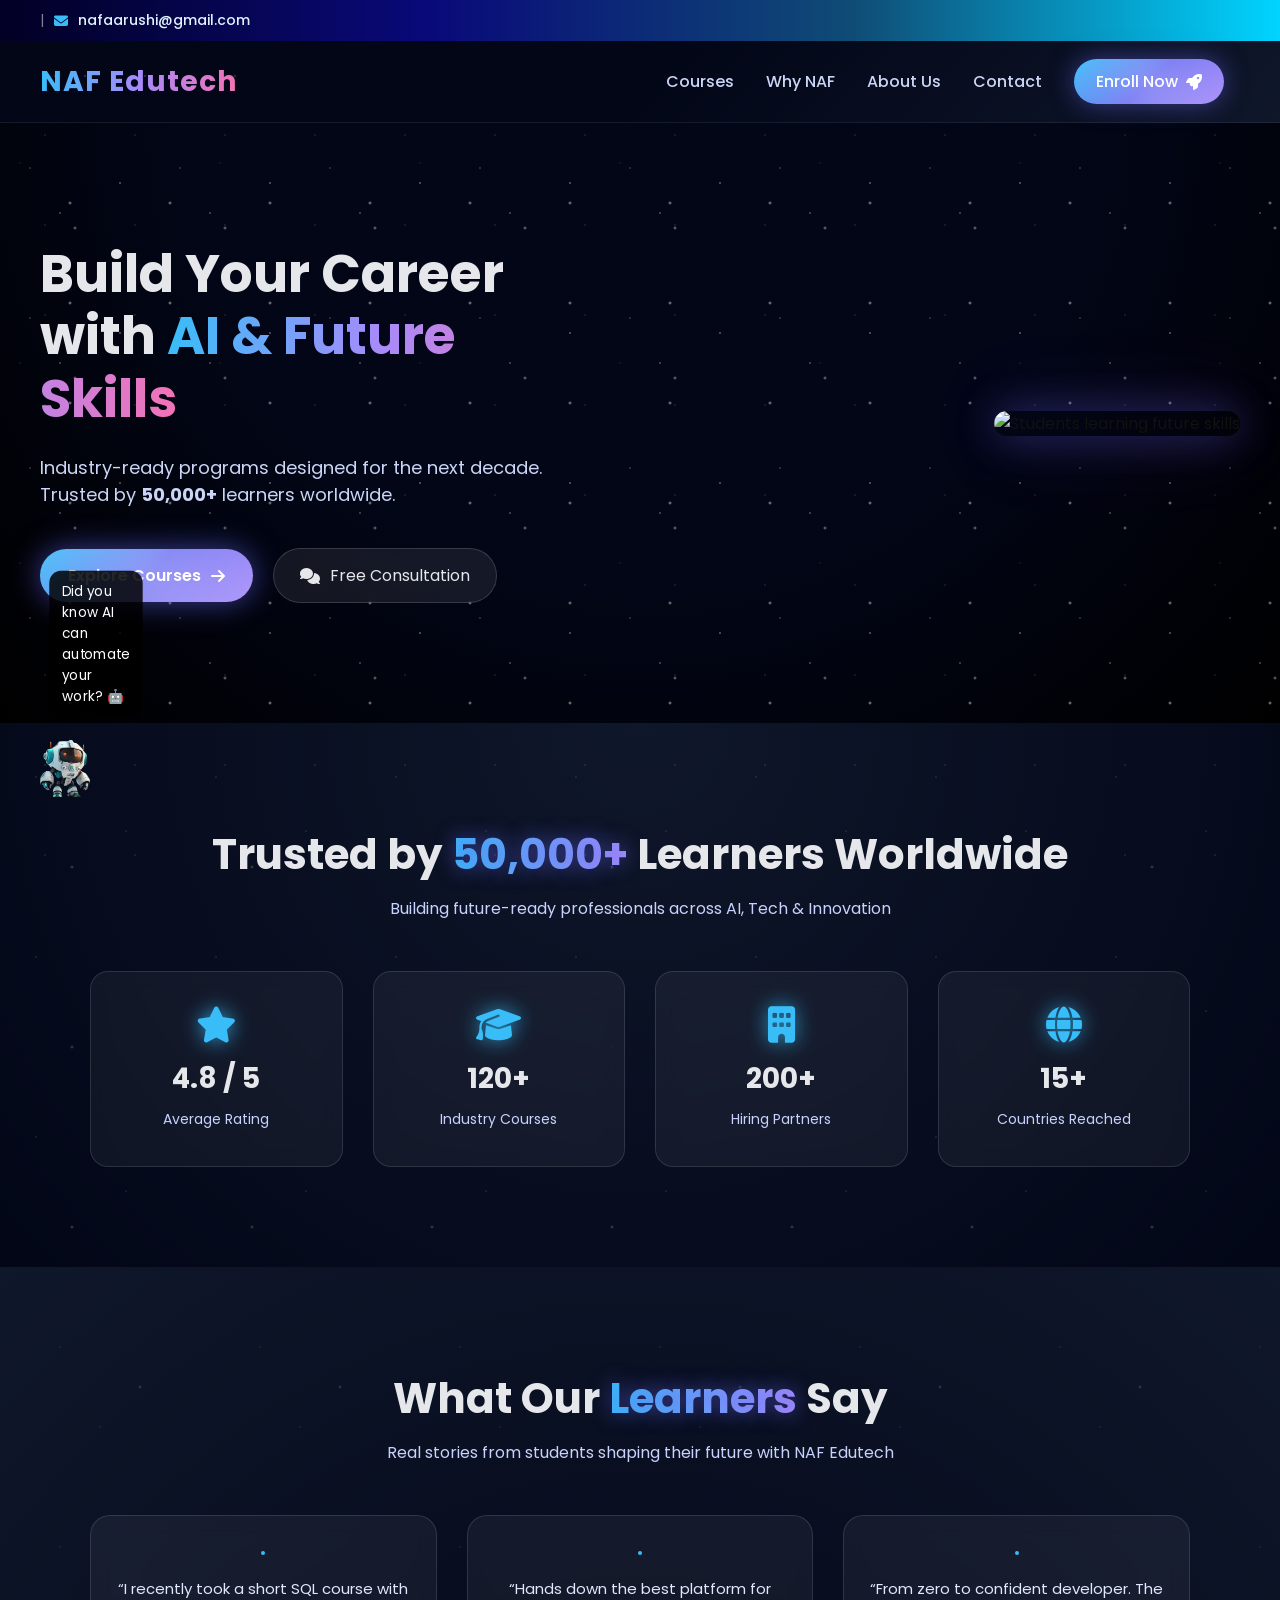
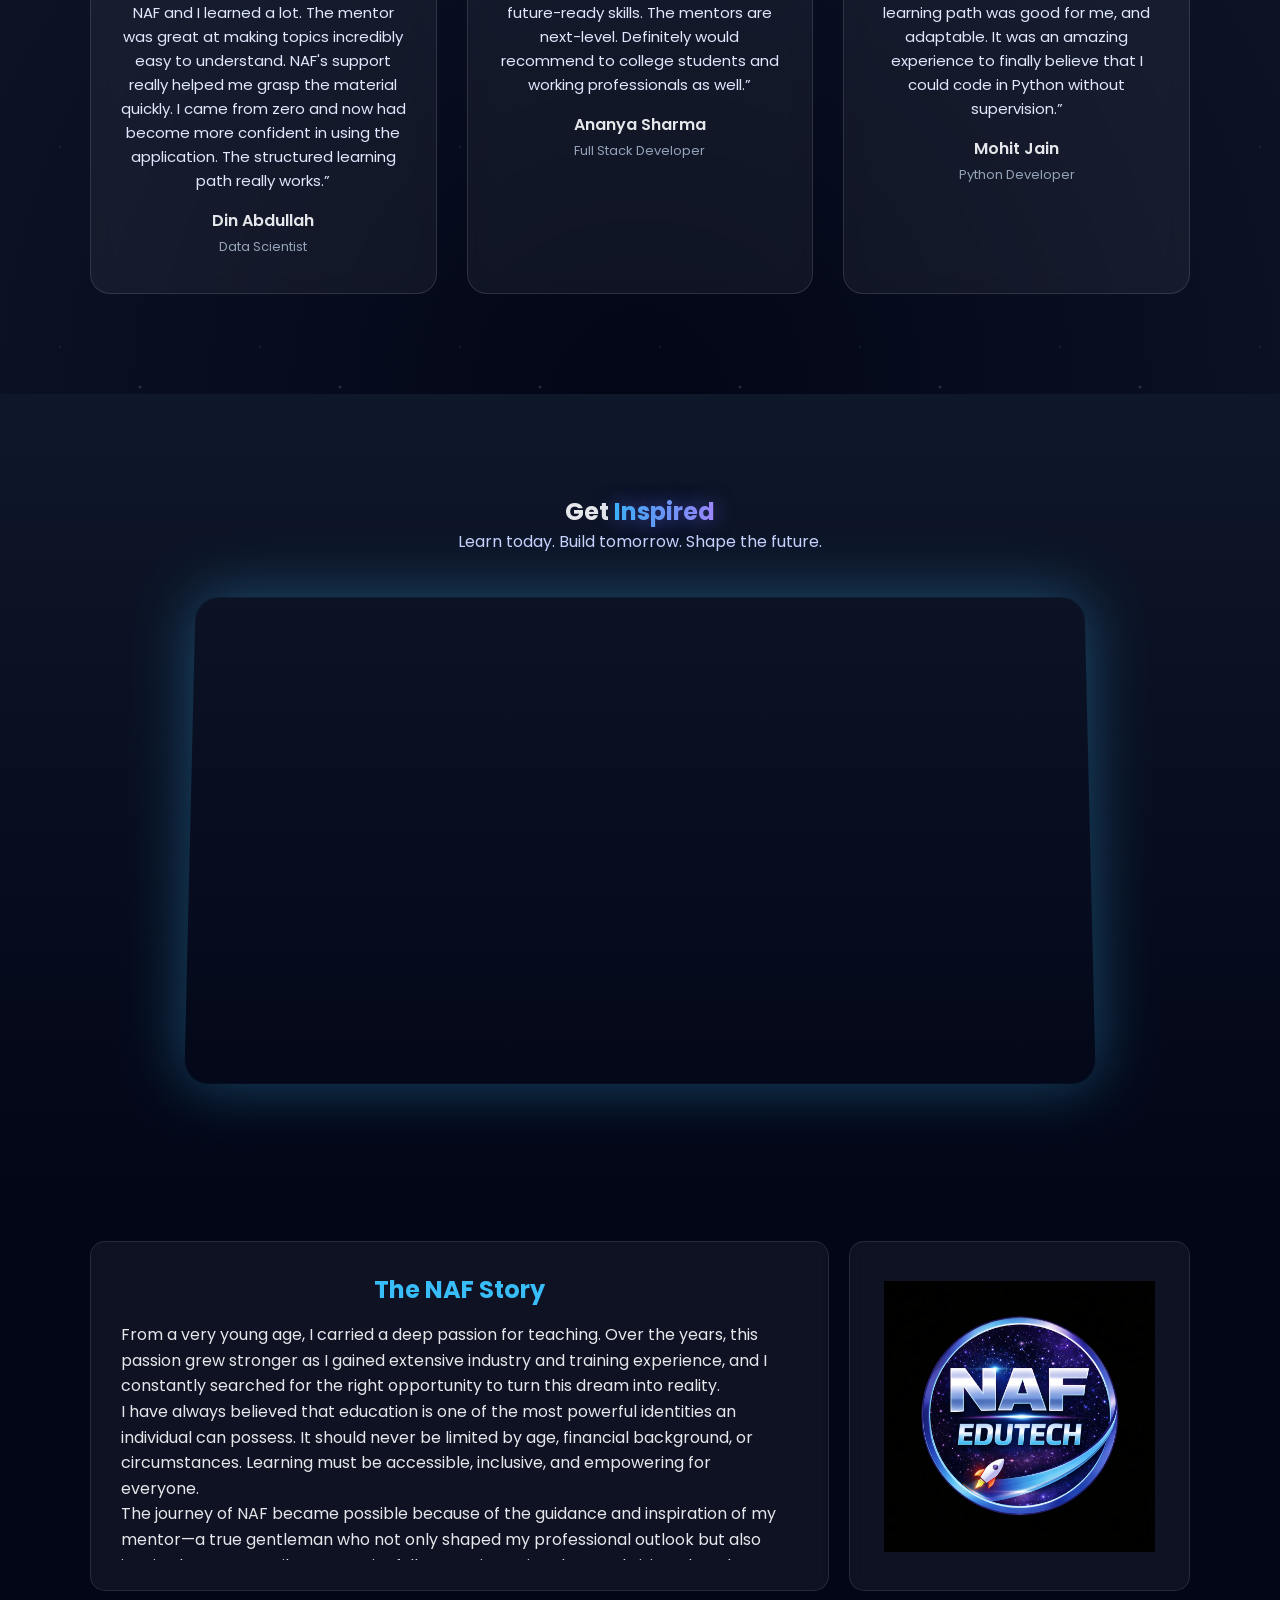
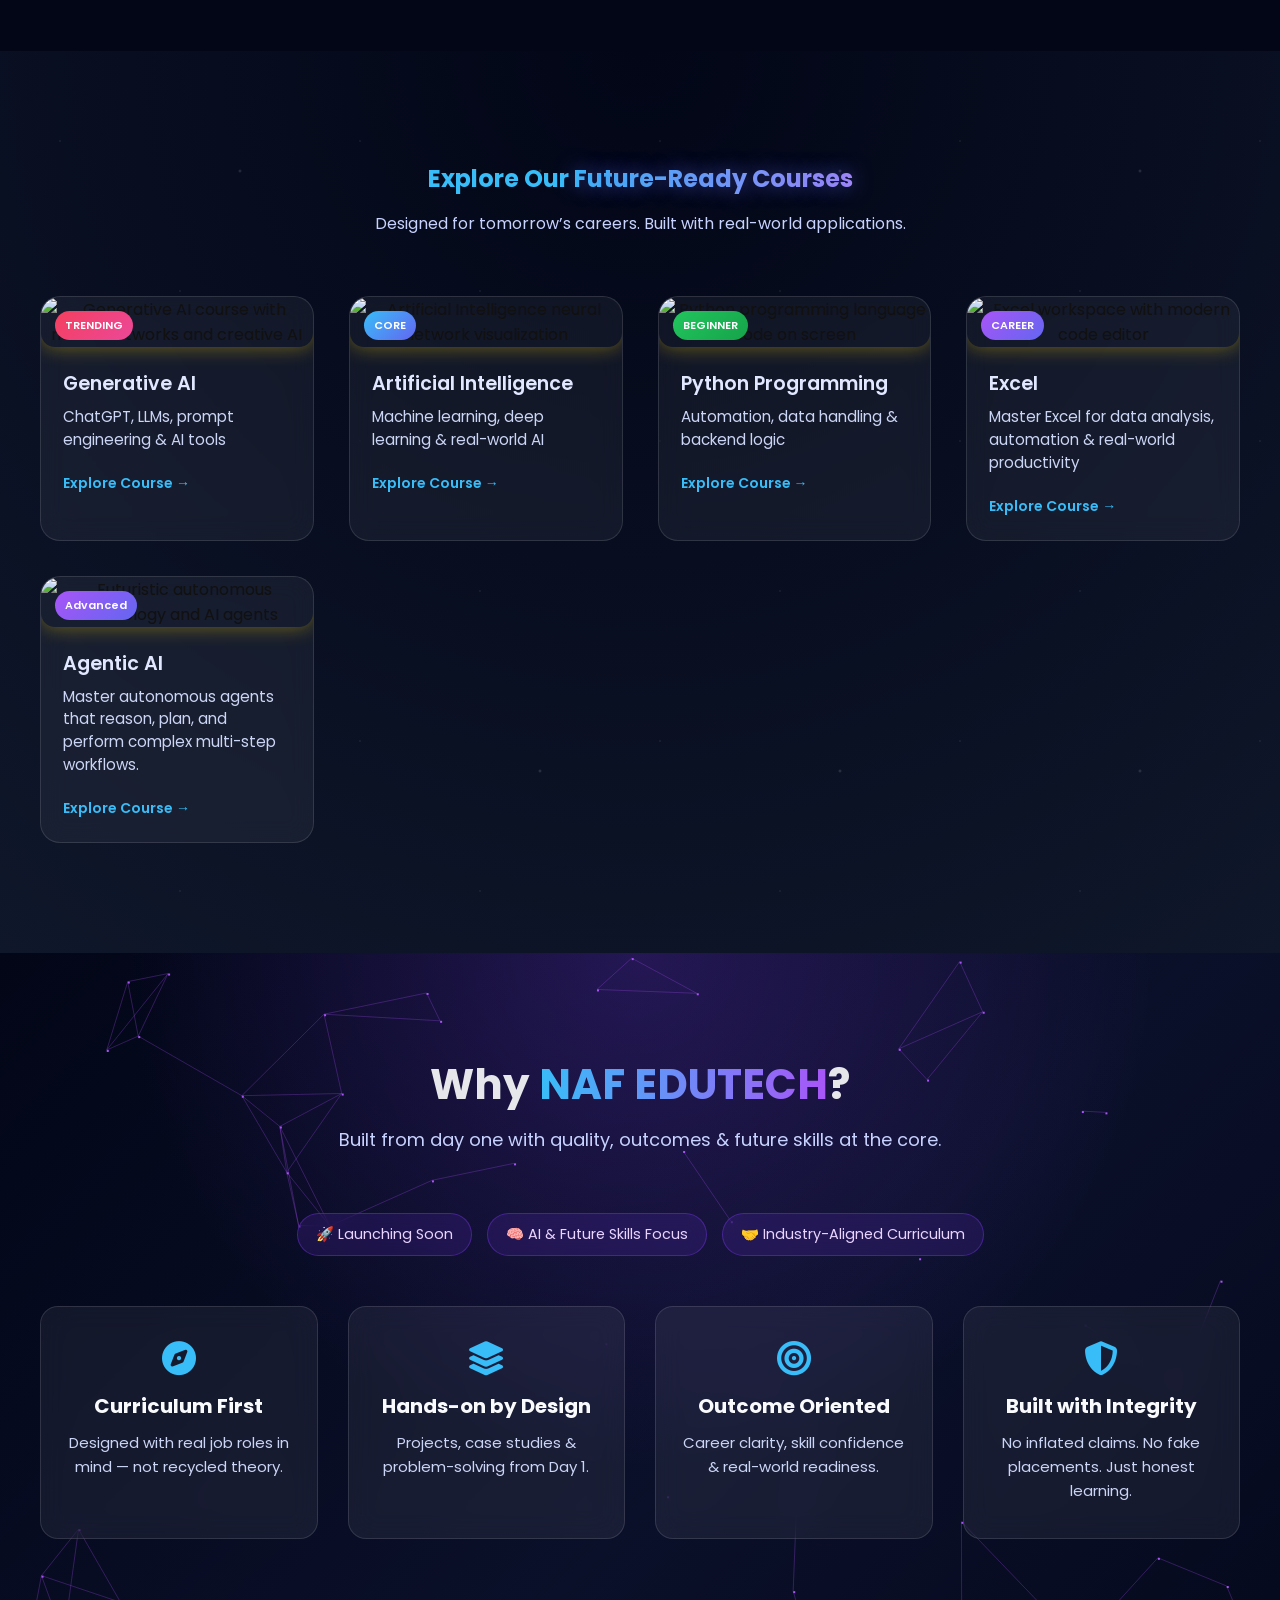
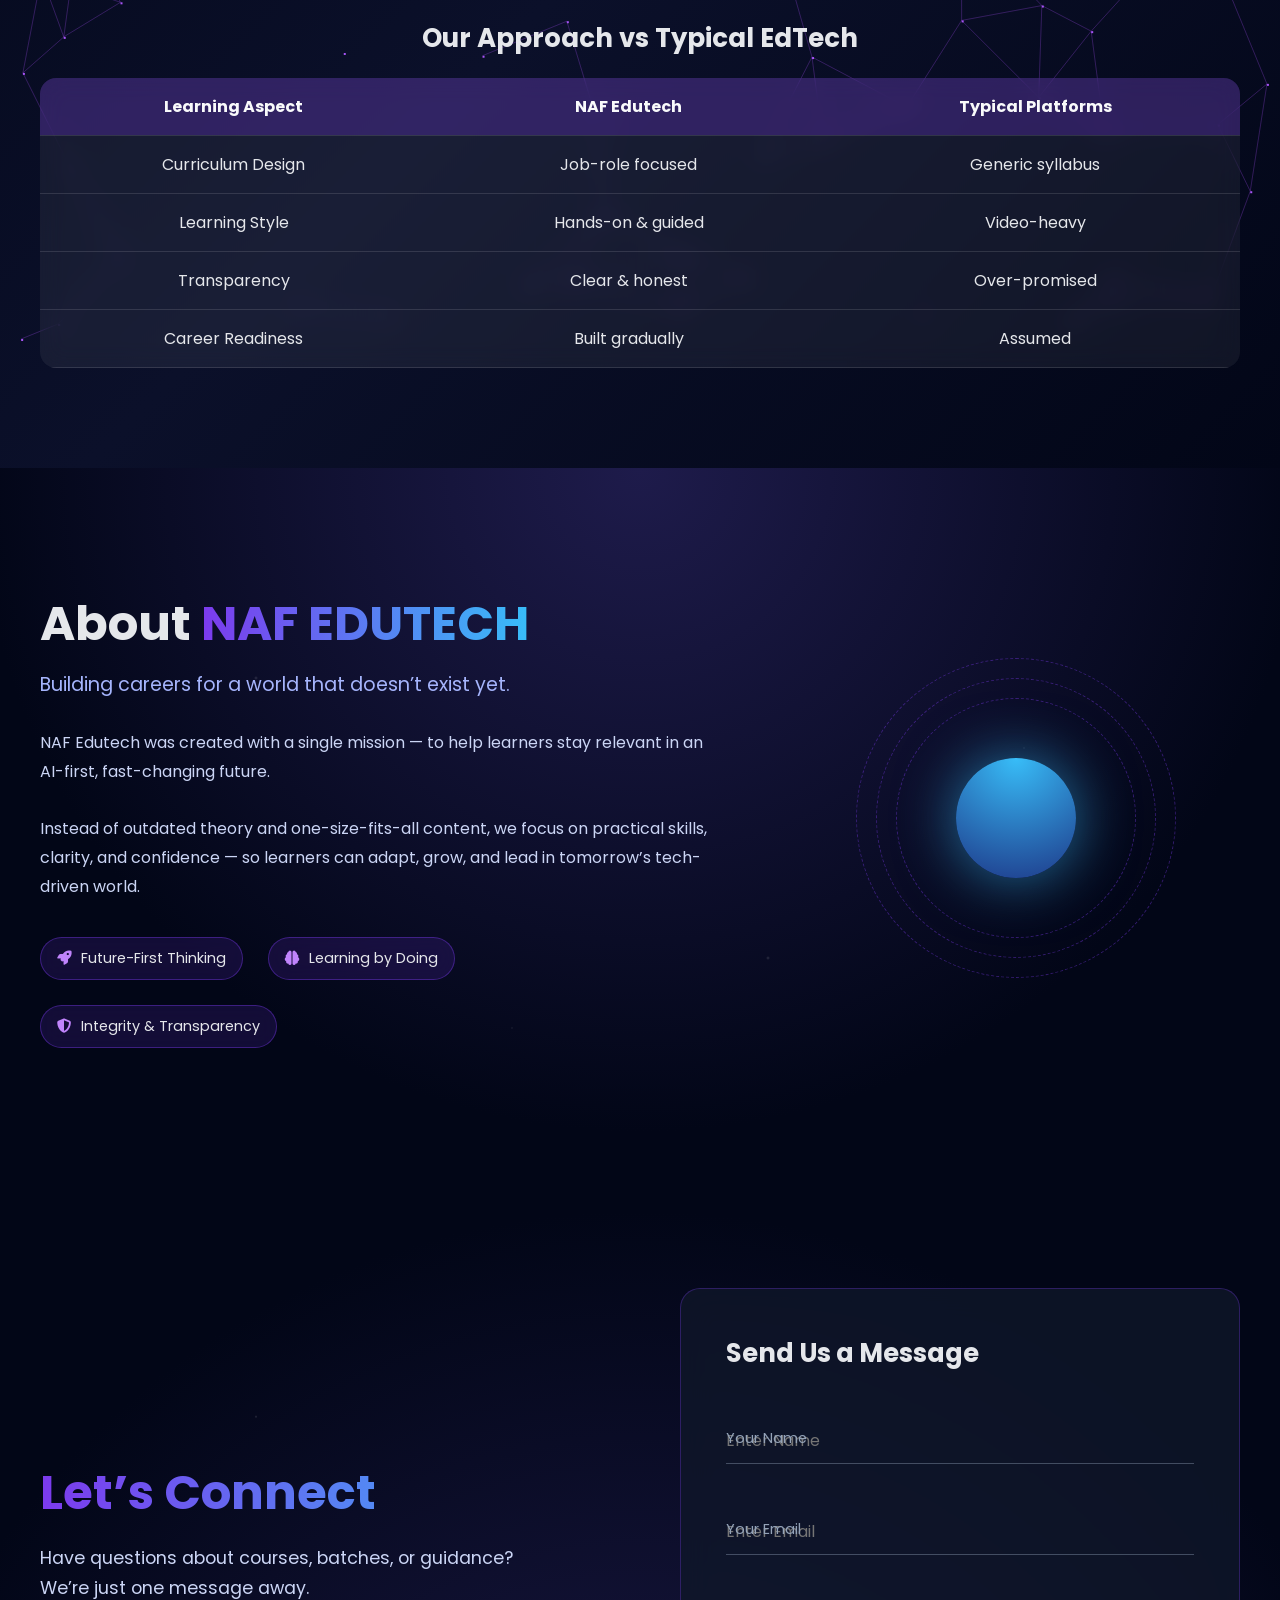
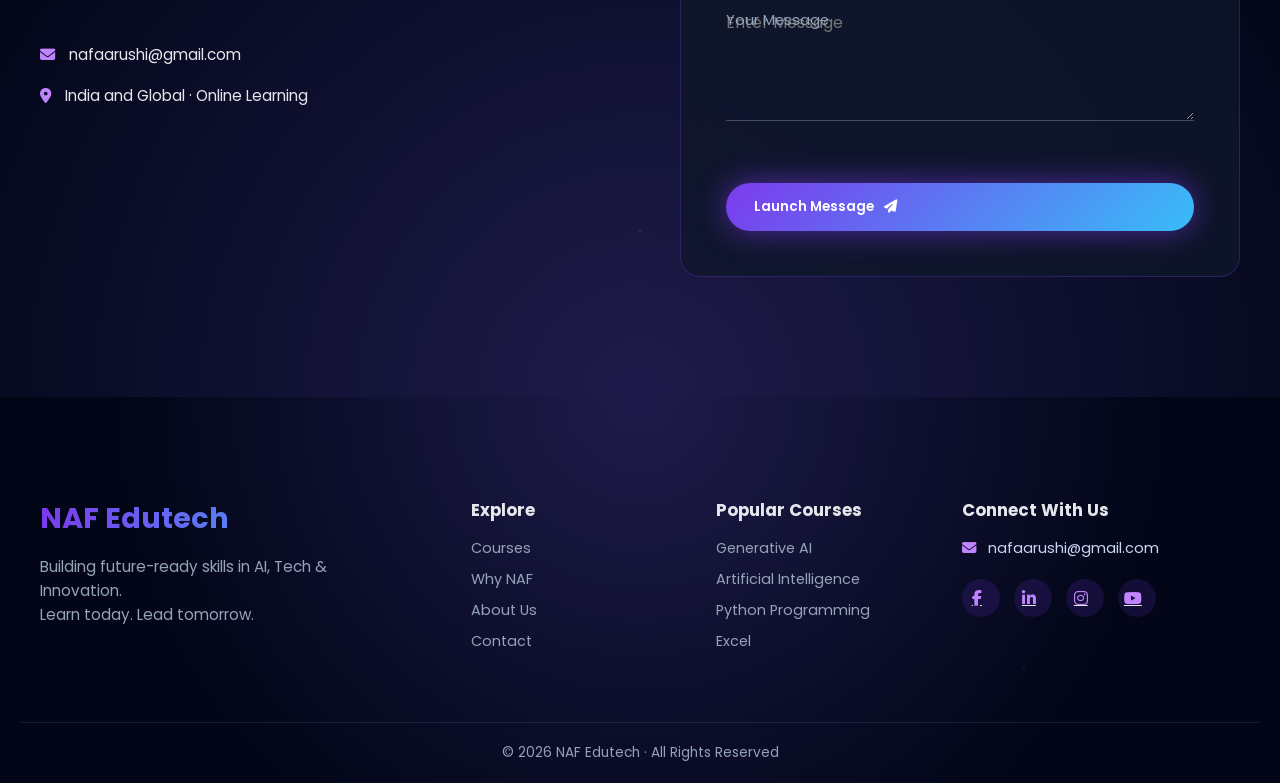
==== commit 171d3f9e: "Add history section and logo to index page" ====
--- a/index.html
+++ b/index.html
@@ -1,701 +1,743 @@
-<!doctype html>
-<html lang="en">
-  <head>
-    <meta charset="UTF-8" />
-    <title>NAF Institute</title>
-    <meta name="viewport" content="width=device-width, initial-scale=1.0" />
-
-    <!-- GOOGLE FONT -->
-    <link rel="preconnect" href="https://fonts.googleapis.com" />
-    <link rel="preconnect" href="https://fonts.gstatic.com" crossorigin />
-    <link
-      href="https://fonts.googleapis.com/css2?family=Poppins:wght@300;400;600;700&display=swap"
-      rel="stylesheet"
-    />
-
-    <!-- FONT AWESOME -->
-    <link
-      rel="stylesheet"
-      href="https://cdnjs.cloudflare.com/ajax/libs/font-awesome/6.5.1/css/all.min.css"
-      crossorigin="anonymous"
-    />
-
-    <!-- CSS -->
-    <link rel="stylesheet" href="css/style.css" />
-  </head>
-  <body>
-    <!-- TOP BAR -->
-    <!-- TOP ANNOUNCEMENT BAR -->
-    <div class="top-bar">
-      <div class="top-bar-left">
-        <!-- <i class="fa-solid fa-phone"></i> -->
-        <!-- <a href="tel:+919000000000">+91 90000 00000</a> -->
-
-        <span class="divider">|</span>
-
-        <i class="fa-solid fa-envelope"></i>
-        <a href="mailto:nafaarushi@gmail.com">nafaarushi@gmail.com</a>
+  <!doctype html>
+  <html lang="en">
+    <head>
+      <meta charset="UTF-8" />
+      <title>NAF Institute</title>
+      <meta name="viewport" content="width=device-width, initial-scale=1.0" />
+
+      <!-- GOOGLE FONT -->
+      <link rel="preconnect" href="https://fonts.googleapis.com" />
+      <link rel="preconnect" href="https://fonts.gstatic.com" crossorigin />
+      <link
+        href="https://fonts.googleapis.com/css2?family=Poppins:wght@300;400;600;700&display=swap"
+        rel="stylesheet"
+      />
+
+      <!-- FONT AWESOME -->
+      <link
+        rel="stylesheet"
+        href="https://cdnjs.cloudflare.com/ajax/libs/font-awesome/6.5.1/css/all.min.css"
+        crossorigin="anonymous"
+      />
+
+      <!-- CSS -->
+      <link rel="stylesheet" href="css/style.css" />
+    </head>
+    <body>
+      <!-- TOP BAR -->
+      <!-- TOP ANNOUNCEMENT BAR -->
+      <div class="top-bar">
+        <div class="top-bar-left">
+          <!-- <i class="fa-solid fa-phone"></i> -->
+          <!-- <a href="tel:+919000000000">+91 90000 00000</a> -->
+
+          <span class="divider">|</span>
+
+          <i class="fa-solid fa-envelope"></i>
+          <a href="mailto:nafaarushi@gmail.com">nafaarushi@gmail.com</a>
+        </div>
+
+        <div class="top-bar-marquee" aria-label="Important announcement">
+          <span class="marquee-text">
+            🚀 Welcome to <strong>NAF Edutech</strong>! New Batches starting from
+            <strong>February</strong> — Register Now!!!
+          </span>
+        </div>
       </div>
-
-      <div class="top-bar-marquee" aria-label="Important announcement">
-        <span class="marquee-text">
-          🚀 Welcome to <strong>NAF Edutech</strong>! New Batches starting from
-          <strong>February</strong> — Register Now!!!
-        </span>
-      </div>
-    </div>
-    <!-- ------------------------------------------------------------ -->
-    <!-- NAVBAR -->
-    <header class="navbar">
-      <!-- Brand -->
-      <div class="brand">
-        <span class="brand-text">NAF Edutech</span>
-        <span class="stars"></span>
-      </div>
-
-      <!-- Navigation -->
-      <nav class="nav-links">
-        <a href="#courses">Courses</a>
-        <!-- <a href="#corporate">Corporate</a> -->
-        <a href="#why">Why NAF</a>
-        <a href="#about">About Us</a>
-        <a href="#contact">Contact</a>
-
-        <!-- Primary CTA -->
-        <a href="#courses" class="btn-enroll">
-          <span>Enroll Now</span>
-          <i class="fa-solid fa-rocket"></i>
-        </a>
-      </nav>
-    </header>
-    <!-- ============================================================== -->
-    <!-- POPUP Spiritual Card -->
-    <!-- FEATURED COURSE POPUP -->
-
-    <!-- ---------------------------------------------------------- -->
-    <!-- HERO -->
-    <section class="hero" class="page-section" class="page-section">
-      <!-- Animated Star Background -->
-      <div class="stars stars-1"></div>
-      <div class="stars stars-2"></div>
-      <div class="stars stars-3"></div>
-
-      <div class="stars-bg"></div>
-
-      <div class="hero-content">
-        <!-- TEXT -->
-        <div class="hero-text">
-          <h1>
-            Build Your Career with
-            <span class="gradient-text">AI & Future Skills</span>
-          </h1>
-
-          <p>
-            Industry-ready programs designed for the next decade. Trusted by
-            <strong>50,000+</strong> learners worldwide.
-          </p>
-
-          <div class="hero-buttons">
-            <a href="#courses" class="btn-primary">
-              <span>Explore Courses</span>
-              <i class="fa-solid fa-arrow-right"></i>
-            </a>
-
-            <a href="#contact" class="btn-secondary">
-              <i class="fa-solid fa-comments"></i>
-              Free Consultation
-            </a>
-          </div>
-        </div>
-
-        <!-- IMAGE -->
-        <div class="hero-image">
-          <img
-            src="https://images.unsplash.com/photo-1531482615713-2afd69097998?q=80&w=900&auto=format&fit=crop"
-            alt="Students learning future skills"
-          />
-        </div>
-      </div>
-    </section>
-
-    <!-- ------------------------------------------------------------- -->
-
-    <!-- TRUST -->
-    <section
-      class="trust trust-galaxy"
-      aria-labelledby="trust-heading"
-      class="page-section"
-      class="page-section"
-    >
-      <h2 id="trust-heading">
-        Trusted by <span class="glow-text">50,000+</span> Learners Worldwide
-      </h2>
-
-      <p class="trust-subtitle">
-        Building future-ready professionals across AI, Tech & Innovation
-      </p>
-
-      <div class="trust-cards">
-        <div class="trust-card">
-          <i class="fa-solid fa-star"></i>
-          <h3>4.8 / 5</h3>
-          <span>Average Rating</span>
-        </div>
-
-        <div class="trust-card">
-          <i class="fa-solid fa-graduation-cap"></i>
-          <h3>120+</h3>
-          <span>Industry Courses</span>
-        </div>
-
-        <div class="trust-card">
-          <i class="fa-solid fa-building"></i>
-          <h3>200+</h3>
-          <span>Hiring Partners</span>
-        </div>
-
-        <div class="trust-card">
-          <i class="fa-solid fa-globe"></i>
-          <h3>15+</h3>
-          <span>Countries Reached</span>
-        </div>
-      </div>
-    </section>
-
-    <!-- ===================================================================== -->
-    <!-- TESTIMONIALS -->
-    <section
-      class="testimonials testimonials-galaxy"
-      aria-labelledby="testimonial-heading"
-      class="page-section"
-    >
-      <h2 id="testimonial-heading">
-        What Our <span class="glow-text">Learners</span> Say
-      </h2>
-
-      <p class="testimonial-subtitle">
-        Real stories from students shaping their future with NAF Edutech
-      </p>
-
-      <div class="testimonial-grid">
-        <div class="testimonial-card">
-          <img
-            src=""
-            alt=""
-          />
-          <p>
-            “I recently took a short SQL course with NAF and I learned a lot. The mentor was great at making topics incredibly easy to understand. NAF's support really helped me grasp the material quickly. I came from zero and now had become more confident in using the application. The structured learning path really works.”
-          </p>
-          <h4>Din Abdullah</h4>
-          <span>Data Scientist</span>
-        </div>
-
-        <div class="testimonial-card">
-          <img
-            src=""
-            alt=""
-          />
-          
-          <p>
-            “Hands down the best platform for future-ready skills. The mentors
-            are next-level. Definitely would recommend to college students and working professionals as well.”
-          </p>
-          <h4>Ananya Sharma</h4>
-          <span>Full Stack Developer</span>
-        </div>
-
-        <div class="testimonial-card">
-          <img
-            src=""
-            alt=""
-          />
-          <p>
-            “From zero to confident developer. The learning path
-            was good for me, and adaptable. It was an amazing experience to finally believe that I could code in Python without supervision.”
-          </p>
-          <h4>Mohit Jain</h4>
-          <span>Python Developer</span>
-        </div>
-      </div>
-    </section>
-
-    <!-- INSPIRATION VIDEO -->
-    <section
-      class="video-section video-galaxy"
-      aria-labelledby="video-heading"
-      class="page-section"
-    >
-      <h2 id="video-heading">Get <span class="glow-text">Inspired</span></h2>
-
-      <p class="video-subtitle">
-        Learn today. Build tomorrow. Shape the future.
-      </p>
-
-      <div class="video-wrapper">
-        <iframe
-          src="https://www.youtube.com/embed/iTdgDwkTy14"
-          title="Inspiration to learn future skills"
-          allowfullscreen
-        ></iframe>
-      </div>
-    </section>
-
-    <!-- ================================================================================= -->
-    <!-- COURSES -->
-    <section class="courses courses-galaxy" id="courses" class="page-section">
-      <div class="container">
-        <h2 class="section-title">
-          Explore Our <span class="glow-text">Future-Ready Courses</span>
-        </h2>
-
-        <p class="section-subtitle">
-          Designed for tomorrow’s careers. Built with real-world applications.
-        </p>
-
-        <div class="course-grid">
-          <!-- Generative AI -->
-          <a href="courses/course-genai.html" class="course-card galaxy-card">
-            <div class="course-image">
-              <img
-                src="https://images.unsplash.com/photo-1677442136019-21780ecad995?auto=format&fit=crop&w=900&q=80"
-                alt="Generative AI course with neural networks and creative AI"
-              />
-              <span class="course-tag">TRENDING</span>
-            </div>
-            <div class="course-content">
-              <h3>Generative AI</h3>
-              <p>ChatGPT, LLMs, prompt engineering & AI tools</p>
-              <span class="course-cta">Explore Course →</span>
-            </div>
-          </a>
-
-          <!-- Artificial Intelligence -->
-          <a href="courses/course-ai.html" class="course-card galaxy-card">
-            <div class="course-image">
-              <img
-                src="https://images.unsplash.com/photo-1555255707-c07966088b7b?auto=format&fit=crop&w=900&q=80"
-                alt="Artificial Intelligence neural network visualization"
-              />
-              <span class="course-tag blue">CORE</span>
-            </div>
-
-            <div class="course-content">
-              <h3>Artificial Intelligence</h3>
-              <p>Machine learning, deep learning & real-world AI</p>
-              <span class="course-cta">Explore Course →</span>
-            </div>
-          </a>
-
-          <!-- Python -->
-          <a href="courses/course-python.html" class="course-card galaxy-card">
-            <div class="course-image">
-              <img
-                src="https://images.unsplash.com/photo-1526374965328-7f61d4dc18c5?auto=format&fit=crop&w=900&q=80"
-                alt="Python programming language code on screen"
-              />
-              <span class="course-tag green">BEGINNER</span>
-            </div>
-            <div class="course-content">
-              <h3>Python Programming</h3>
-              <p>Automation, data handling & backend logic</p>
-              <span class="course-cta">Explore Course →</span>
-            </div>
-          </a>
-
-          <!-- Excel -->
-          <a href="courses/course-excel.html" class="course-card galaxy-card">
-            <div class="course-image">
-              <img
-                src="https://images.unsplash.com/photo-1498050108023-c5249f4df085?auto=format&fit=crop&w=900&q=80"
-                alt="Excel workspace with modern code editor"
-              />
-              <span class="course-tag purple">CAREER</span>
-            </div>
-            <div class="course-content">
-              <h3>Excel</h3>
-              <p>
-                Master Excel for data analysis, automation & real-world
-                productivity
-              </p>
-              <span class="course-cta">Explore Course →</span>
-            </div>
-          </a>
-
-          <!-- Spiritual Course -->
-        </div>
-      </div>
-    </section>
-
-    <!-- ================================================================================= -->
-
-    <!-- STAFF SECTION -->
-    <!-- STAFF / MENTORS -->
-    <!-- <section class="staff-section" id="staff" class="page-section">
-      <div class="container">
-        <h2 class="section-title">Meet Our Mentors</h2>
-        <p class="staff-subtitle">
-          Industry experts guiding you through your learning journey
-        </p>
-
-        <div class="staff-grid">
-          <div class="staff-card">
-            <img
-              src="https://images.unsplash.com/photo-1607746882042-944635dfe10e"
-              alt="Alex Morgan - Full Stack Engineer"
-            />
-            <h3>Alex Morgan</h3>
-            <span><i class="fa-solid fa-code"></i> Full Stack Engineer</span>
-          </div>
-
-          <div class="staff-card">
-            <img
-              src="https://images.unsplash.com/photo-1595152772835-219674b2a8a6"
-              alt="Sophia Lee - AI ML Specialist"
-            />
-            <h3>Sophia Lee</h3>
-            <span><i class="fa-solid fa-brain"></i> AI & ML Specialist</span>
-          </div>
-
-          <div class="staff-card">
-            <img
-              src="https://images.unsplash.com/photo-1666866854783-8943590e37c8?q=80&w=695&auto=format&fit=crop"
-              alt="Daniel Cruz - Cloud Architect"
-            />
-            <h3>Daniel Cruz</h3>
-            <span><i class="fa-solid fa-cloud"></i> Cloud Architect</span>
-          </div>
-
-          <div class="staff-card">
-            <img
-              src="https://images.unsplash.com/photo-1614289371518-722f2615943d"
-              alt="Emily Watson - Product Designer"
-            />
-            <h3>Emily Watson</h3>
-            <span><i class="fa-solid fa-pen-nib"></i> Product Designer</span>
-          </div>
-        </div>
-      </div> -->
-
-      <!-- decorative stars -->
-      <div class="staff-stars"></div>
-    </section>
-
-    <!-- ================================================================================== -->
-    <!-- WHY -->
-    <section
-      id="why"
-      class="why"
-      itemscope
-      itemtype="https://schema.org/EducationalOrganization"
-      class="page-section"
-    >
-      <meta itemprop="name" content="NAF Edutech" />
-      <meta
-        itemprop="description"
-        content="Future-focused EdTech platform launching mentor-led, industry-aligned programs."
-      />
-
-      <canvas id="constellation"></canvas>
-
-      <div class="why-container">
-        <h2>Why <span>NAF EDUTECH</span>?</h2>
-        <p class="why-subtitle">
-          Built from day one with quality, outcomes & future skills at the core.
-        </p>
-
-        <!-- LAUNCH STATUS -->
-        <div class="launch-badges">
-          <span>🚀 Launching Soon</span>
-          <span>🧠 AI & Future Skills Focus</span>
-          <span>🤝 Industry-Aligned Curriculum</span>
-        </div>
-
-        <!-- VALUE CARDS -->
-        <div class="why-grid">
-          <div class="why-card">
-            <i class="fa-solid fa-compass"></i>
-            <h3>Curriculum First</h3>
-            <p>Designed with real job roles in mind — not recycled theory.</p>
-          </div>
-
-          <div class="why-card">
-            <i class="fa-solid fa-layer-group"></i>
-            <h3>Hands-on by Design</h3>
-            <p>Projects, case studies & problem-solving from Day 1.</p>
-          </div>
-
-          <div class="why-card">
-            <i class="fa-solid fa-bullseye"></i>
-            <h3>Outcome Oriented</h3>
-            <p>Career clarity, skill confidence & real-world readiness.</p>
-          </div>
-
-          <div class="why-card">
-            <i class="fa-solid fa-shield-halved"></i>
-            <h3>Built with Integrity</h3>
-            <p>No inflated claims. No fake placements. Just honest learning.</p>
-          </div>
-        </div>
-
-        <!-- COMPARISON -->
-        <div class="comparison">
-          <h3>Our Approach vs Typical EdTech</h3>
-          <table>
-            <thead>
-              <tr>
-                <th>Learning Aspect</th>
-                <th>NAF Edutech</th>
-                <th>Typical Platforms</th>
-              </tr>
-            </thead>
-            <tbody>
-              <tr>
-                <td>Curriculum Design</td>
-                <td>Job-role focused</td>
-                <td>Generic syllabus</td>
-              </tr>
-              <tr>
-                <td>Learning Style</td>
-                <td>Hands-on & guided</td>
-                <td>Video-heavy</td>
-              </tr>
-              <tr>
-                <td>Transparency</td>
-                <td>Clear & honest</td>
-                <td>Over-promised</td>
-              </tr>
-              <tr>
-                <td>Career Readiness</td>
-                <td>Built gradually</td>
-                <td>Assumed</td>
-              </tr>
-            </tbody>
-          </table>
-        </div>
-      </div>
-    </section>
-
-    <!-- ============================================================= -->
-    <!-- ABOUT US SECTION -->
-    <section
-      id="about"
-      class="about"
-      itemscope
-      itemtype="https://schema.org/Organization"
-      class="page-section"
-    >
-      <meta itemprop="name" content="NAF Edutech" />
-      <meta
-        itemprop="description"
-        content="NAF Edutech is a future-focused learning platform built to prepare learners for AI-driven careers."
-      />
-
-      <!-- Background stars -->
-      <div class="about-stars"></div>
-
-      <div class="about-container">
-        <div class="about-text">
-          <h2>About <span>NAF EDUTECH</span></h2>
-
-          <p class="about-tagline">
-            Building careers for a world that doesn’t exist yet.
-          </p>
-
-          <p class="about-description">
-            NAF Edutech was created with a single mission — to help learners
-            stay relevant in an AI-first, fast-changing future.
-            <br /><br />
-            Instead of outdated theory and one-size-fits-all content, we focus
-            on practical skills, clarity, and confidence — so learners can
-            adapt, grow, and lead in tomorrow’s tech-driven world.
-          </p>
-
-          <div class="about-values">
-            <div class="value">
-              <i class="fa-solid fa-rocket"></i>
-              <span>Future-First Thinking</span>
-            </div>
-            <div class="value">
-              <i class="fa-solid fa-brain"></i>
-              <span>Learning by Doing</span>
-            </div>
-            <div class="value">
-              <i class="fa-solid fa-shield-halved"></i>
-              <span>Integrity & Transparency</span>
-            </div>
-          </div>
-        </div>
-
-        <div class="about-visual">
-          <div class="planet"></div>
-          <div class="orbit orbit-1"></div>
-          <div class="orbit orbit-2"></div>
-          <div class="orbit orbit-3"></div>
-        </div>
-      </div>
-    </section>
-
-    <!-- ======================================================= -->
-    <!-- CONTACT US -->
-    <section
-      id="contact"
-      class="contact"
-      itemscope
-      itemtype="https://schema.org/ContactPage"
-      class="page-section"
-    >
-      <!-- Background stars -->
-      <div class="contact-stars"></div>
-
-      <div class="contact-container">
-        <!-- Left content -->
-        <div class="contact-info">
-          <h2>Let’s Connect</h2>
-          <p class="contact-subtitle">
-            Have questions about courses, batches, or guidance?
-            <br />
-            We’re just one message away.
-          </p>
-
-          <div class="contact-points">
-            <div class="point">
-              <i class="fa-solid fa-envelope"></i>
-              <span>nafaarushi@gmail.com</span>
-            </div>
-            <!-- <div class="point">
-              <i class="fa-solid fa-phone"></i>
-              <span>+91 90000 00000</span>
-            </div> -->
-            <div class="point">
-              <i class="fa-solid fa-location-dot"></i>
-              <span>India · Online Learning</span>
-            </div>
-          </div>
-        </div>
-
-        <!-- Form -->
-        <form class="contact-form" id="contactForm" autocomplete="off">
-          <h3>Send Us a Message</h3>
-
-          <div class="input-group">
-            <input type="text" name="name" placeholder="Enter Name" required />
-            <label>Your Name</label>
-          </div>
-
-          <div class="input-group">
-            <input
-              type="email"
-              name="email"
-              placeholder="Enter Email"
-              required
-            />
-            <label>Your Email</label>
-          </div>
-
-          <div class="input-group">
-            <textarea
-              name="message"
-              rows="4"
-              placeholder="Enter Message"
-              required
-            ></textarea>
-            <label>Your Message</label>
-          </div>
-
-          <button type="submit" class="btn-galaxy">
-            <span>Launch Message</span>
-            <i class="fa-solid fa-paper-plane"></i>
-          </button>
-        </form>
-      </div>
-    </section>
-
-    <!-- ======================================================== -->
-
-    <!-- FOOTER -->
-    <footer class="footer">
-      <!-- Star background -->
-      <div class="footer-stars"></div>
-
-      <div class="footer-container">
+      <!-- ------------------------------------------------------------ -->
+      <!-- NAVBAR -->
+      <header class="navbar">
         <!-- Brand -->
-        <div class="footer-brand">
-          <h3 class="footer-logo">NAF Edutech</h3>
-          <p>
-            Building future-ready skills in AI, Tech & Innovation.
-            <br />
-            Learn today. Lead tomorrow.
-          </p>
-        </div>
-
-        <!-- Quick Links -->
-        <div class="footer-links">
-          <h4>Explore</h4>
+        <div class="brand">
+          <span class="brand-text">NAF Edutech</span>
+          <span class="stars"></span>
+        </div>
+
+        <!-- Navigation -->
+        <nav class="nav-links">
           <a href="#courses">Courses</a>
+          <!-- <a href="#corporate">Corporate</a> -->
           <a href="#why">Why NAF</a>
           <a href="#about">About Us</a>
           <a href="#contact">Contact</a>
-        </div>
-
-        <!-- Courses -->
-        <div class="footer-links">
-          <h4>Popular Courses</h4>
-          <a href="/courses/course-genai.html">Generative AI</a>
-          <a href="/courses/course-ai.html">Artificial Intelligence</a>
-          <a href="/courses/course-python.html">Python Programming</a>
-          <a href="/courses/course-excel.html">Excel</a>
-        </div>
-
-        <!-- Contact & Social -->
-        <div class="footer-contact">
-          <h4>Connect With Us</h4>
-          <p><i class="fa-solid fa-envelope"></i> nafaarushi@gmail.com</p>
-          <p><i class="fa-solid fa-phone"></i> +91 90000 00000</p>
-
-          <div class="footer-social">
-            <a href="#"><i class="fab fa-facebook-f"></i></a>
-            <a href="#"><i class="fab fa-linkedin-in"></i></a>
-            <a href="#"><i class="fab fa-instagram"></i></a>
-            <a href="#"><i class="fab fa-youtube"></i></a>
-          </div>
+
+          <!-- Primary CTA -->
+          <a href="#courses" class="btn-enroll">
+            <span>Enroll Now</span>
+            <i class="fa-solid fa-rocket"></i>
+          </a>
+        </nav>
+      </header>
+      <!-- ============================================================== -->
+      <!-- POPUP Spiritual Card -->
+      <!-- FEATURED COURSE POPUP -->
+
+      <!-- ---------------------------------------------------------- -->
+      <!-- HERO -->
+      <section class="hero" class="page-section" class="page-section">
+        <!-- Animated Star Background -->
+        <div class="stars stars-1"></div>
+        <div class="stars stars-2"></div>
+        <div class="stars stars-3"></div>
+
+        <div class="stars-bg"></div>
+
+        <div class="hero-content">
+          <!-- TEXT -->
+          <div class="hero-text">
+            <h1>
+              Build Your Career with
+              <span class="gradient-text">AI & Future Skills</span>
+            </h1>
+
+            <p>
+              Industry-ready programs designed for the next decade. Trusted by
+              <strong>50,000+</strong> learners worldwide.
+            </p>
+
+            <div class="hero-buttons">
+              <a href="#courses" class="btn-primary">
+                <span>Explore Courses</span>
+                <i class="fa-solid fa-arrow-right"></i>
+              </a>
+
+              <a href="#contact" class="btn-secondary">
+                <i class="fa-solid fa-comments"></i>
+                Free Consultation
+              </a>
+            </div>
+          </div>
+
+          <!-- IMAGE -->
+          <div class="hero-image">
+            <img
+              src="https://images.unsplash.com/photo-1531482615713-2afd69097998?q=80&w=900&auto=format&fit=crop"
+              alt="Students learning future skills"
+            />
+          </div>
+        </div>
+      </section>
+
+      <!-- ------------------------------------------------------------- -->
+
+      <!-- TRUST -->
+      <section
+        class="trust trust-galaxy"
+        aria-labelledby="trust-heading"
+        class="page-section"
+        class="page-section"
+      >
+        <h2 id="trust-heading">
+          Trusted by <span class="glow-text">50,000+</span> Learners Worldwide
+        </h2>
+
+        <p class="trust-subtitle">
+          Building future-ready professionals across AI, Tech & Innovation
+        </p>
+
+        <div class="trust-cards">
+          <div class="trust-card">
+            <i class="fa-solid fa-star"></i>
+            <h3>4.8 / 5</h3>
+            <span>Average Rating</span>
+          </div>
+
+          <div class="trust-card">
+            <i class="fa-solid fa-graduation-cap"></i>
+            <h3>120+</h3>
+            <span>Industry Courses</span>
+          </div>
+
+          <div class="trust-card">
+            <i class="fa-solid fa-building"></i>
+            <h3>200+</h3>
+            <span>Hiring Partners</span>
+          </div>
+
+          <div class="trust-card">
+            <i class="fa-solid fa-globe"></i>
+            <h3>15+</h3>
+            <span>Countries Reached</span>
+          </div>
+        </div>
+      </section>
+
+      <!-- ===================================================================== -->
+      <!-- TESTIMONIALS -->
+      <section
+        class="testimonials testimonials-galaxy"
+        aria-labelledby="testimonial-heading"
+        class="page-section"
+      >
+        <h2 id="testimonial-heading">
+          What Our <span class="glow-text">Learners</span> Say
+        </h2>
+
+        <p class="testimonial-subtitle">
+          Real stories from students shaping their future with NAF Edutech
+        </p>
+
+        <div class="testimonial-grid">
+          <div class="testimonial-card">
+            <img
+              src=""
+              alt=""
+            />
+            <p>
+              “I recently took a short SQL course with NAF and I learned a lot. The mentor was great at making topics incredibly easy to understand. NAF's support really helped me grasp the material quickly. I came from zero and now had become more confident in using the application. The structured learning path really works.”
+            </p>
+            <h4>Din Abdullah</h4>
+            <span>Data Scientist</span>
+          </div>
+
+          <div class="testimonial-card">
+            <img
+              src=""
+              alt=""
+            />
+            
+            <p>
+              “Hands down the best platform for future-ready skills. The mentors
+              are next-level. Definitely would recommend to college students and working professionals as well.”
+            </p>
+            <h4>Ananya Sharma</h4>
+            <span>Full Stack Developer</span>
+          </div>
+
+          <div class="testimonial-card">
+            <img
+              src=""
+              alt=""
+            />
+            <p>
+              “From zero to confident developer. The learning path
+              was good for me, and adaptable. It was an amazing experience to finally believe that I could code in Python without supervision.”
+            </p>
+            <h4>Mohit Jain</h4>
+            <span>Python Developer</span>
+          </div>
+        </div>
+      </section>
+
+      <!-- INSPIRATION VIDEO -->
+      <section
+        class="video-section video-galaxy"
+        aria-labelledby="video-heading"
+        class="page-section"
+      >
+        <h2 id="video-heading">Get <span class="glow-text">Inspired</span></h2>
+
+        <p class="video-subtitle">
+          Learn today. Build tomorrow. Shape the future.
+        </p>
+
+        <div class="video-wrapper">
+          <iframe
+            src="https://www.youtube.com/embed/iTdgDwkTy14"
+            title="Inspiration to learn future skills"
+            allowfullscreen
+          ></iframe>
+        </div>
+      </section>
+      <!-- STORY -->
+<section id="history" class="history-section">
+  <div class="history-wrapper">
+    
+    <div class="glass-card history-content-wrapper">
+      <h2 class="section-title">The NAF Story</h2>
+      
+      <div class="scrollable-text">
+        <p>From a very young age, I carried a deep passion for teaching. Over the years, this passion grew stronger as I gained extensive industry and training experience, and I constantly searched for the right opportunity to turn this dream into reality.</p>
+        
+        <p>I have always believed that education is one of the most powerful identities an individual can possess. It should never be limited by age, financial background, or circumstances. Learning must be accessible, inclusive, and empowering for everyone.</p>
+        
+        <p>The journey of NAF became possible because of the guidance and inspiration of my mentor—a true gentleman who not only shaped my professional outlook but also inspired me to contribute meaningfully to society. His values and vision played a crucial role in the foundation of NAF. I am also deeply grateful to my family, whose unwavering belief and support gave me the strength to pursue this path with confidence.</p>
+        
+        <p><strong>NAF was born with a simple yet powerful purpose: to break barriers in education and create opportunities for lifelong learning.</strong></p>
+        
+        <div class="founder-quote">
+          <em>"I invite you to be a part of this journey. Whether you are here to learn or to collaborate, your presence strengthens the NAF mission."</em>
         </div>
       </div>
-
-      <!-- Bottom bar -->
-      <div class="footer-bottom">
-        <p>© 2026 NAF Edutech · All Rights Reserved</p>
-      </div>
-    </footer>
-
-    <!-- ================================================================== -->
-
-    <!-- CHATBOT -->
-    <!-- CHATBOT -->
-<div id="chatbot">
-  <div id="bot-avatar">
-    <img src="images/mascot_robot.png" alt="bot" />
+    </div>
+
+    <div class="glass-card logo-section">
+      <img src="images/NAF logo.png" alt="NAF Edutech Logo" class="naf-logo" />
+    </div>
+
   </div>
-
-  <div id="chatbox">
-    <p id="chat-text">Hey 👋</p>
+</section>
+      <!-- STORY -->
+      <!-- ================================================================================= -->
+      <!-- COURSES -->
+      <section class="courses courses-galaxy" id="courses" class="page-section">
+        <div class="container">
+          <h2 class="section-title">
+            Explore Our <span class="glow-text">Future-Ready Courses</span>
+          </h2>
+
+          <p class="section-subtitle">
+            Designed for tomorrow’s careers. Built with real-world applications.
+          </p>
+
+          <div class="course-grid">
+            <!-- Generative AI -->
+            <a href="courses/course-genai.html" class="course-card galaxy-card">
+              <div class="course-image">
+                <img
+                  src="https://images.unsplash.com/photo-1677442136019-21780ecad995?auto=format&fit=crop&w=900&q=80"
+                  alt="Generative AI course with neural networks and creative AI"
+                />
+                <span class="course-tag">TRENDING</span>
+              </div>
+              <div class="course-content">
+                <h3>Generative AI</h3>
+                <p>ChatGPT, LLMs, prompt engineering & AI tools</p>
+                <span class="course-cta">Explore Course →</span>
+              </div>
+            </a>
+
+            <!-- Artificial Intelligence -->
+            <a href="courses/course-ai.html" class="course-card galaxy-card">
+              <div class="course-image">
+                <img
+                  src="https://images.unsplash.com/photo-1555255707-c07966088b7b?auto=format&fit=crop&w=900&q=80"
+                  alt="Artificial Intelligence neural network visualization"
+                />
+                <span class="course-tag blue">CORE</span>
+              </div>
+
+              <div class="course-content">
+                <h3>Artificial Intelligence</h3>
+                <p>Machine learning, deep learning & real-world AI</p>
+                <span class="course-cta">Explore Course →</span>
+              </div>
+            </a>
+
+            <!-- Python -->
+            <a href="courses/course-python.html" class="course-card galaxy-card">
+              <div class="course-image">
+                <img
+                  src="https://images.unsplash.com/photo-1526374965328-7f61d4dc18c5?auto=format&fit=crop&w=900&q=80"
+                  alt="Python programming language code on screen"
+                />
+                <span class="course-tag green">BEGINNER</span>
+              </div>
+              <div class="course-content">
+                <h3>Python Programming</h3>
+                <p>Automation, data handling & backend logic</p>
+                <span class="course-cta">Explore Course →</span>
+              </div>
+            </a>
+
+            <!-- Excel -->
+            <a href="courses/course-excel.html" class="course-card galaxy-card">
+              <div class="course-image">
+                <img
+                  src="https://images.unsplash.com/photo-1498050108023-c5249f4df085?auto=format&fit=crop&w=900&q=80"
+                  alt="Excel workspace with modern code editor"
+                />
+                <span class="course-tag purple">CAREER</span>
+              </div>
+              <div class="course-content">
+                <h3>Excel</h3>
+                <p>
+                  Master Excel for data analysis, automation & real-world
+                  productivity
+                </p>
+                <span class="course-cta">Explore Course →</span>
+              </div>
+            </a>
+
+            <!-- Agentic AI -->
+            <a href="courses/course-agenticai.html" class="galaxy-card">
+              <div class="course-image">
+                <img 
+    src="https://images.pexels.com/photos/8386440/pexels-photo-8386440.jpeg?auto=compress&cs=tinysrgb&w=900" 
+    alt="Futuristic autonomous technology and AI agents" 
+  />
+                <div class="course-tag purple">Advanced</div>
+              </div>
+              <div class="course-content">
+                <h3>Agentic AI</h3>
+                <p>Master autonomous agents that reason, plan, and perform complex multi-step workflows.</p>
+                <span class="course-cta">Explore Course →</span>
+              </div>
+            </a>
+          </div>
+        </div>
+      </section>
+
+      <!-- ================================================================================= -->
+
+      <!-- STAFF SECTION -->
+      <!-- STAFF / MENTORS -->
+      <!-- <section class="staff-section" id="staff" class="page-section">
+        <div class="container">
+          <h2 class="section-title">Meet Our Mentors</h2>
+          <p class="staff-subtitle">
+            Industry experts guiding you through your learning journey
+          </p>
+
+          <div class="staff-grid">
+            <div class="staff-card">
+              <img
+                src="https://images.unsplash.com/photo-1607746882042-944635dfe10e"
+                alt="Alex Morgan - Full Stack Engineer"
+              />
+              <h3>Alex Morgan</h3>
+              <span><i class="fa-solid fa-code"></i> Full Stack Engineer</span>
+            </div>
+
+            <div class="staff-card">
+              <img
+                src="https://images.unsplash.com/photo-1595152772835-219674b2a8a6"
+                alt="Sophia Lee - AI ML Specialist"
+              />
+              <h3>Sophia Lee</h3>
+              <span><i class="fa-solid fa-brain"></i> AI & ML Specialist</span>
+            </div>
+
+            <div class="staff-card">
+              <img
+                src="https://images.unsplash.com/photo-1666866854783-8943590e37c8?q=80&w=695&auto=format&fit=crop"
+                alt="Daniel Cruz - Cloud Architect"
+              />
+              <h3>Daniel Cruz</h3>
+              <span><i class="fa-solid fa-cloud"></i> Cloud Architect</span>
+            </div>
+
+            <div class="staff-card">
+              <img
+                src="https://images.unsplash.com/photo-1614289371518-722f2615943d"
+                alt="Emily Watson - Product Designer"
+              />
+              <h3>Emily Watson</h3>
+              <span><i class="fa-solid fa-pen-nib"></i> Product Designer</span>
+            </div>
+          </div>
+        </div> -->
+
+        <!-- decorative stars -->
+        <div class="staff-stars"></div>
+      </section>
+
+      <!-- ================================================================================== -->
+      <!-- WHY -->
+      <section
+        id="why"
+        class="why"
+        itemscope
+        itemtype="https://schema.org/EducationalOrganization"
+        class="page-section"
+      >
+        <meta itemprop="name" content="NAF Edutech" />
+        <meta
+          itemprop="description"
+          content="Future-focused EdTech platform launching mentor-led, industry-aligned programs."
+        />
+
+        <canvas id="constellation"></canvas>
+
+        <div class="why-container">
+          <h2>Why <span>NAF EDUTECH</span>?</h2>
+          <p class="why-subtitle">
+            Built from day one with quality, outcomes & future skills at the core.
+          </p>
+
+          <!-- LAUNCH STATUS -->
+          <div class="launch-badges">
+            <span>🚀 Launching Soon</span>
+            <span>🧠 AI & Future Skills Focus</span>
+            <span>🤝 Industry-Aligned Curriculum</span>
+          </div>
+
+          <!-- VALUE CARDS -->
+          <div class="why-grid">
+            <div class="why-card">
+              <i class="fa-solid fa-compass"></i>
+              <h3>Curriculum First</h3>
+              <p>Designed with real job roles in mind — not recycled theory.</p>
+            </div>
+
+            <div class="why-card">
+              <i class="fa-solid fa-layer-group"></i>
+              <h3>Hands-on by Design</h3>
+              <p>Projects, case studies & problem-solving from Day 1.</p>
+            </div>
+
+            <div class="why-card">
+              <i class="fa-solid fa-bullseye"></i>
+              <h3>Outcome Oriented</h3>
+              <p>Career clarity, skill confidence & real-world readiness.</p>
+            </div>
+
+            <div class="why-card">
+              <i class="fa-solid fa-shield-halved"></i>
+              <h3>Built with Integrity</h3>
+              <p>No inflated claims. No fake placements. Just honest learning.</p>
+            </div>
+          </div>
+
+          <!-- COMPARISON -->
+          <div class="comparison">
+            <h3>Our Approach vs Typical EdTech</h3>
+            <table>
+              <thead>
+                <tr>
+                  <th>Learning Aspect</th>
+                  <th>NAF Edutech</th>
+                  <th>Typical Platforms</th>
+                </tr>
+              </thead>
+              <tbody>
+                <tr>
+                  <td>Curriculum Design</td>
+                  <td>Job-role focused</td>
+                  <td>Generic syllabus</td>
+                </tr>
+                <tr>
+                  <td>Learning Style</td>
+                  <td>Hands-on & guided</td>
+                  <td>Video-heavy</td>
+                </tr>
+                <tr>
+                  <td>Transparency</td>
+                  <td>Clear & honest</td>
+                  <td>Over-promised</td>
+                </tr>
+                <tr>
+                  <td>Career Readiness</td>
+                  <td>Built gradually</td>
+                  <td>Assumed</td>
+                </tr>
+              </tbody>
+            </table>
+          </div>
+        </div>
+      </section>
+
+      <!-- ============================================================= -->
+      <!-- ABOUT US SECTION -->
+      <section
+        id="about"
+        class="about"
+        itemscope
+        itemtype="https://schema.org/Organization"
+        class="page-section"
+      >
+        <meta itemprop="name" content="NAF Edutech" />
+        <meta
+          itemprop="description"
+          content="NAF Edutech is a future-focused learning platform built to prepare learners for AI-driven careers."
+        />
+
+        <!-- Background stars -->
+        <div class="about-stars"></div>
+
+        <div class="about-container">
+          <div class="about-text">
+            <h2>About <span>NAF EDUTECH</span></h2>
+
+            <p class="about-tagline">
+              Building careers for a world that doesn’t exist yet.
+            </p>
+
+            <p class="about-description">
+              NAF Edutech was created with a single mission — to help learners
+              stay relevant in an AI-first, fast-changing future.
+              <br /><br />
+              Instead of outdated theory and one-size-fits-all content, we focus
+              on practical skills, clarity, and confidence — so learners can
+              adapt, grow, and lead in tomorrow’s tech-driven world.
+            </p>
+
+            <div class="about-values">
+              <div class="value">
+                <i class="fa-solid fa-rocket"></i>
+                <span>Future-First Thinking</span>
+              </div>
+              <div class="value">
+                <i class="fa-solid fa-brain"></i>
+                <span>Learning by Doing</span>
+              </div>
+              <div class="value">
+                <i class="fa-solid fa-shield-halved"></i>
+                <span>Integrity & Transparency</span>
+              </div>
+            </div>
+          </div>
+
+          <div class="about-visual">
+            <div class="planet"></div>
+            <div class="orbit orbit-1"></div>
+            <div class="orbit orbit-2"></div>
+            <div class="orbit orbit-3"></div>
+          </div>
+        </div>
+      </section>
+
+      <!-- ======================================================= -->
+      <!-- CONTACT US -->
+      <section
+        id="contact"
+        class="contact"
+        itemscope
+        itemtype="https://schema.org/ContactPage"
+        class="page-section"
+      >
+        <!-- Background stars -->
+        <div class="contact-stars"></div>
+
+        <div class="contact-container">
+          <!-- Left content -->
+          <div class="contact-info">
+            <h2>Let’s Connect</h2>
+            <p class="contact-subtitle">
+              Have questions about courses, batches, or guidance?
+              <br />
+              We’re just one message away.
+            </p>
+
+            <div class="contact-points">
+              <div class="point">
+                <i class="fa-solid fa-envelope"></i>
+                <span>nafaarushi@gmail.com</span>
+              </div>
+              <!-- <div class="point">
+                <i class="fa-solid fa-phone"></i>
+                <span>+91 90000 00000</span>
+              </div> -->
+              <div class="point">
+                <i class="fa-solid fa-location-dot"></i>
+                <span>India and Global · Online Learning</span>
+              </div>
+            </div>
+          </div>
+
+          <!-- Form -->
+          <form class="contact-form" id="contactForm" autocomplete="off">
+            <h3>Send Us a Message</h3>
+
+            <div class="input-group">
+              <input type="text" name="name" placeholder="Enter Name" required />
+              <label>Your Name</label>
+            </div>
+
+            <div class="input-group">
+              <input
+                type="email"
+                name="email"
+                placeholder="Enter Email"
+                required
+              />
+              <label>Your Email</label>
+            </div>
+
+            <div class="input-group">
+              <textarea
+                name="message"
+                rows="4"
+                placeholder="Enter Message"
+                required
+              ></textarea>
+              <label>Your Message</label>
+            </div>
+
+            <button type="submit" class="btn-galaxy">
+              <span>Launch Message</span>
+              <i class="fa-solid fa-paper-plane"></i>
+            </button>
+          </form>
+        </div>
+      </section>
+
+      <!-- ======================================================== -->
+
+      <!-- FOOTER -->
+      <footer class="footer">
+        <!-- Star background -->
+        <div class="footer-stars"></div>
+
+        <div class="footer-container">
+          <!-- Brand -->
+          <div class="footer-brand">
+            <h3 class="footer-logo">NAF Edutech</h3>
+            <p>
+              Building future-ready skills in AI, Tech & Innovation.
+              <br />
+              Learn today. Lead tomorrow.
+            </p>
+          </div>
+
+          <!-- Quick Links -->
+          <div class="footer-links">
+            <h4>Explore</h4>
+            <a href="#courses">Courses</a>
+            <a href="#why">Why NAF</a>
+            <a href="#about">About Us</a>
+            <a href="#contact">Contact</a>
+          </div>
+
+          <!-- Courses -->
+          <div class="footer-links">
+            <h4>Popular Courses</h4>
+            <a href="/courses/course-genai.html">Generative AI</a>
+            <a href="/courses/course-ai.html">Artificial Intelligence</a>
+            <a href="/courses/course-python.html">Python Programming</a>
+            <a href="/courses/course-excel.html">Excel</a>
+          </div>
+
+          <!-- Contact & Social -->
+          <div class="footer-contact">
+            <h4>Connect With Us</h4>
+            <p><i class="fa-solid fa-envelope"></i> nafaarushi@gmail.com</p>
+            <!-- <p><i class="fa-solid fa-phone"></i> +91 90000 00000</p> -->
+
+            <div class="footer-social">
+              <a href="#"><i class="fab fa-facebook-f"></i></a>
+              <a href="#"><i class="fab fa-linkedin-in"></i></a>
+              <a href="#"><i class="fab fa-instagram"></i></a>
+              <a href="#"><i class="fab fa-youtube"></i></a>
+            </div>
+          </div>
+        </div>
+
+        <!-- Bottom bar -->
+        <div class="footer-bottom">
+          <p>© 2026 NAF Edutech · All Rights Reserved</p>
+        </div>
+      </footer>
+
+      <!-- ================================================================== -->
+
+      <!-- CHATBOT -->
+      <!-- CHATBOT -->
+  <div id="chatbot">
+    <div id="bot-avatar">
+      <img src="images/mascot_robot.png" alt="bot" />
+    </div>
+
+    <div id="chatbox">
+      <p id="chat-text">Hey 👋</p>
+    </div>
   </div>
-</div>
-
-<!-- CHAT WINDOW -->
-<div id="chat-window">
-  <div class="chat-header">
-    NAF AI Assistant 🤖
-    <span id="close-chat">✖</span>
+
+  <!-- CHAT WINDOW -->
+  <div id="chat-window">
+    <div class="chat-header">
+      NAF AI Assistant 🤖
+      <span id="close-chat">✖</span>
+    </div>
+
+    <div id="chat-messages"></div>
+
+    <div class="chat-input-area">
+      <input type="text" id="user-input" placeholder="Ask something..." />
+      <button id="send-btn">Send</button>
+    </div>
   </div>
 
-  <div id="chat-messages"></div>
-
-  <div class="chat-input-area">
-    <input type="text" id="user-input" placeholder="Ask something..." />
-    <button id="send-btn">Send</button>
-  </div>
-</div>
-
-    <script src="js/main.js"></script>
-  </body>
-</html>
+      <script src="js/main.js"></script>
+    </body>
+  </html>
--- a/css/style.css
+++ b/css/style.css
@@ -1970,4 +1970,78 @@
 #send-btn:hover {
   background: #45a049;
 }
-/* CHATBOX */+/* CHATBOX */
+
+/* HISTORY SECTION */
+/* HISTORY SECTION LAYOUT */
+.history-section {
+  padding: 60px 20px;
+  background: #020617;
+  display: flex;
+  align-items: center;
+  justify-content: center;
+}
+
+.history-wrapper {
+  display: flex;
+  gap: 20px;
+  max-width: 1100px;
+  width: 100%;
+  margin: 0 auto;
+  height: 350px; /* Uniform height for both cards */
+}
+
+/* LEFT: STORY WRAPPER */
+.history-content-wrapper {
+  flex: 2;
+  padding: 30px;
+  display: flex;
+  flex-direction: column;
+}
+
+.section-title {
+  margin-bottom: 15px;
+  text-align: center;
+  color: #38bdf8;
+  font-size: 1.5rem;
+}
+
+.scrollable-text {
+  flex: 1; /* Fills remaining space */
+  overflow-y: auto;
+  padding-right: 15px;
+  line-height: 1.6;
+  color: #e5e7eb;
+}
+
+/* Custom Scrollbar for the Story */
+.scrollable-text::-webkit-scrollbar {
+  width: 6px;
+}
+.scrollable-text::-webkit-scrollbar-thumb {
+  background-color: #38bdf8;
+  border-radius: 10px;
+}
+
+/* RIGHT: LOGO SECTION */
+.logo-section {
+  flex: 1;
+  display: flex;
+  align-items: center;
+  justify-content: center;
+}
+
+.naf-logo {
+  max-width: 80%;
+  height: auto;
+  object-fit: contain;
+}
+
+/* Ensure glass-card styling is applied */
+.glass-card {
+  background: rgba(255, 255, 255, 0.05);
+  backdrop-filter: blur(10px);
+  border: 1px solid rgba(255, 255, 255, 0.1);
+  border-radius: 15px;
+}
+/* History */
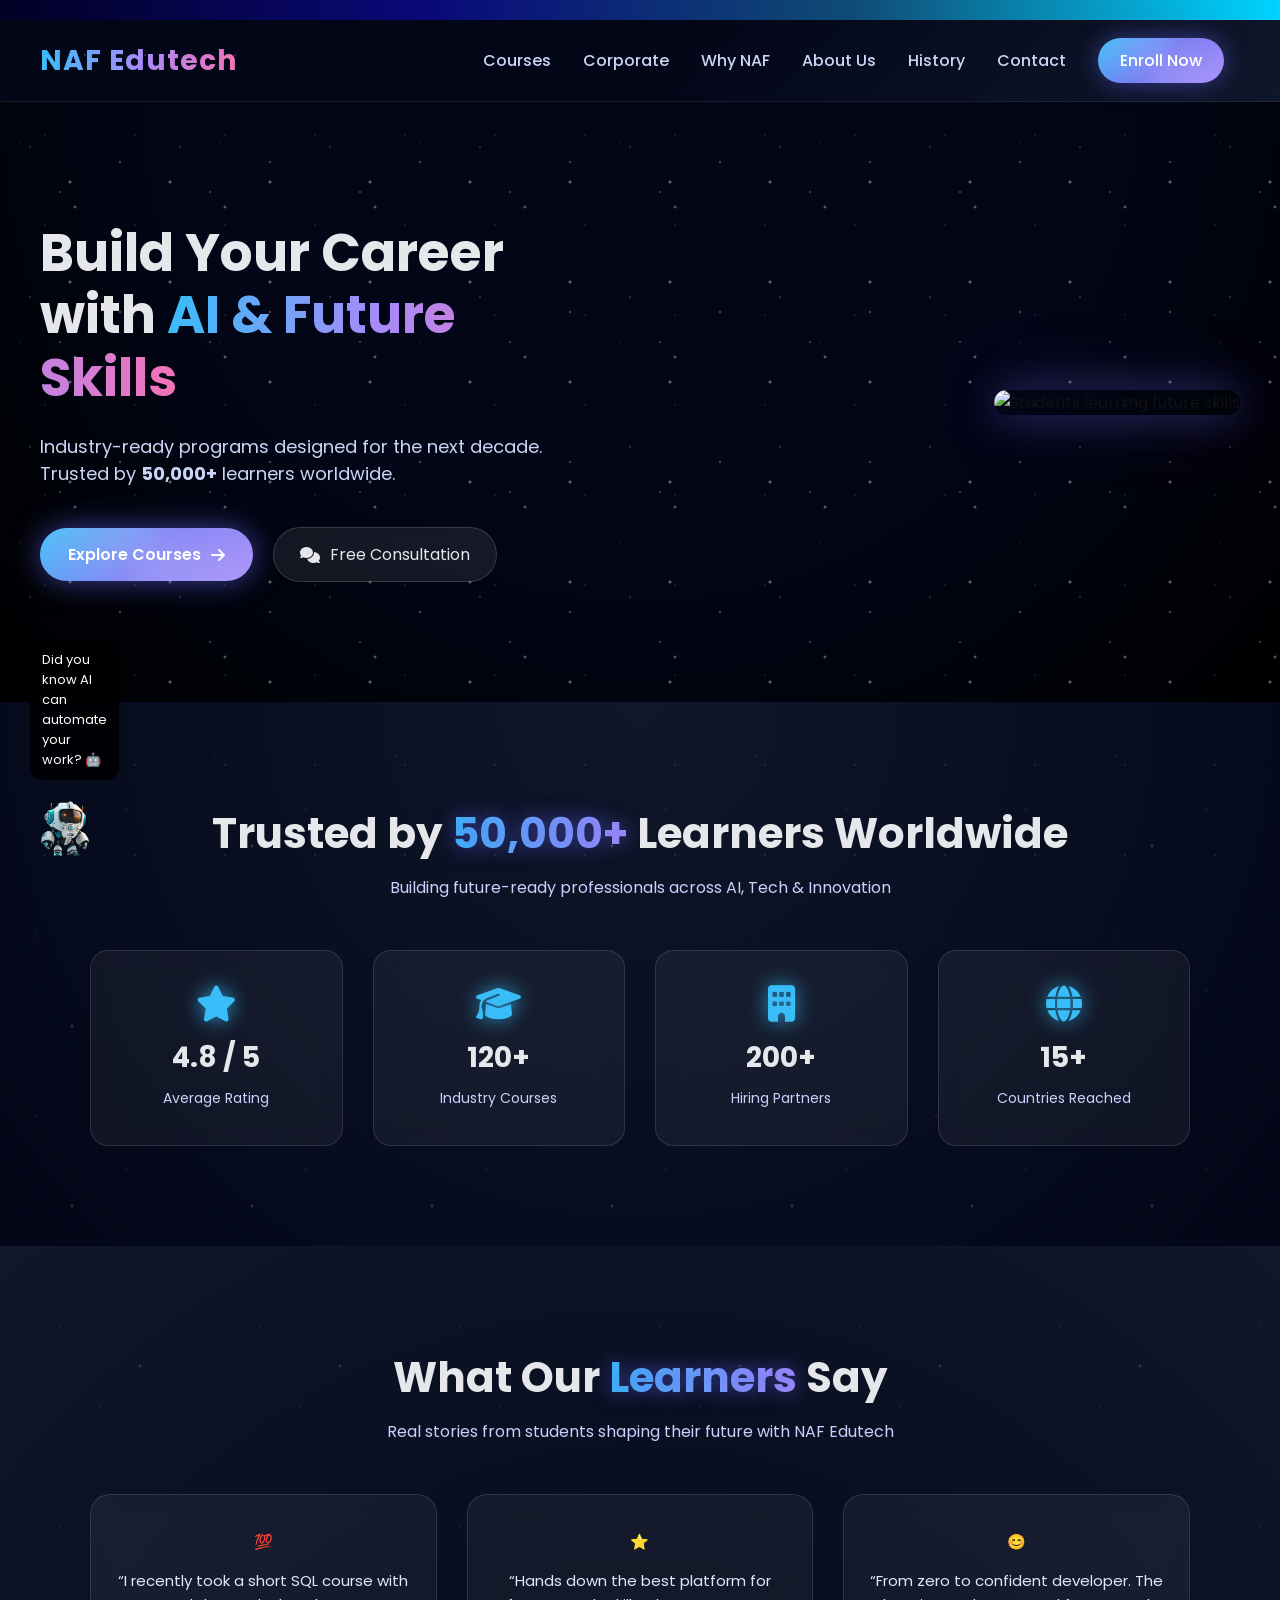
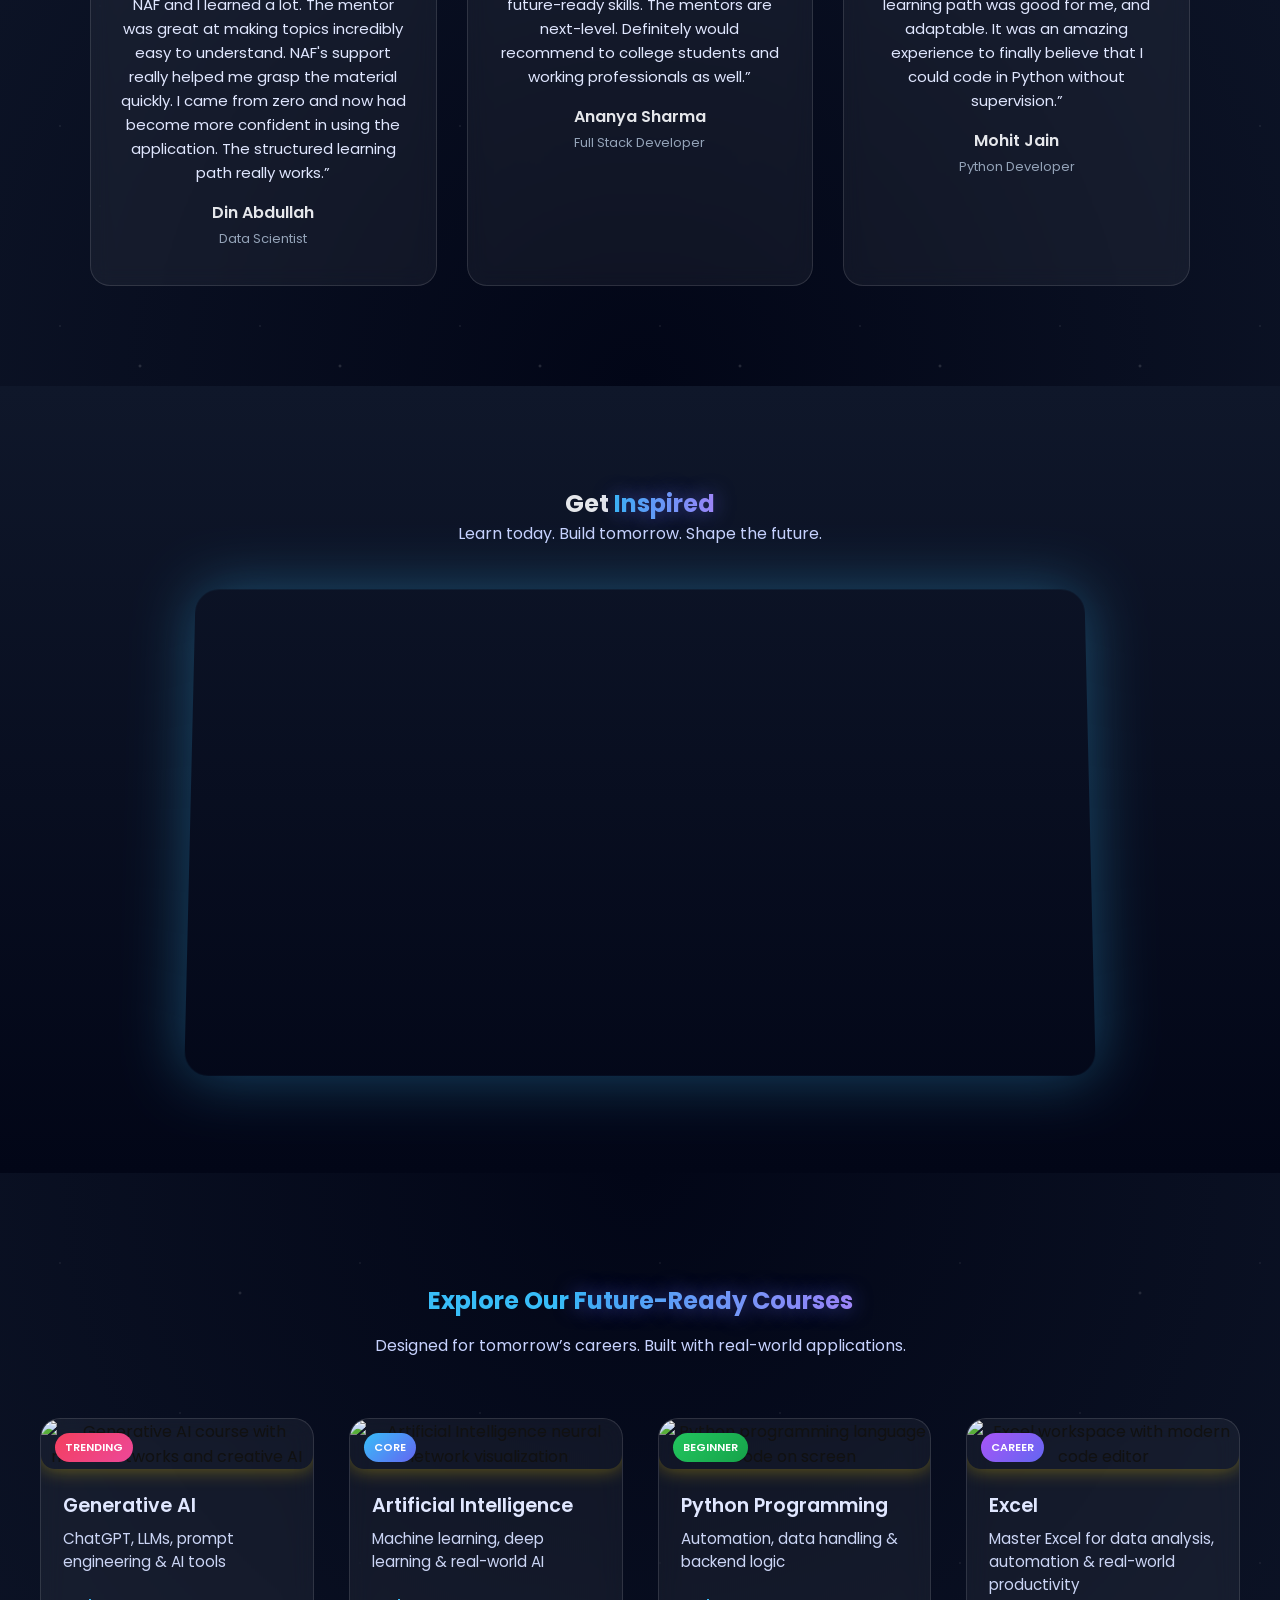
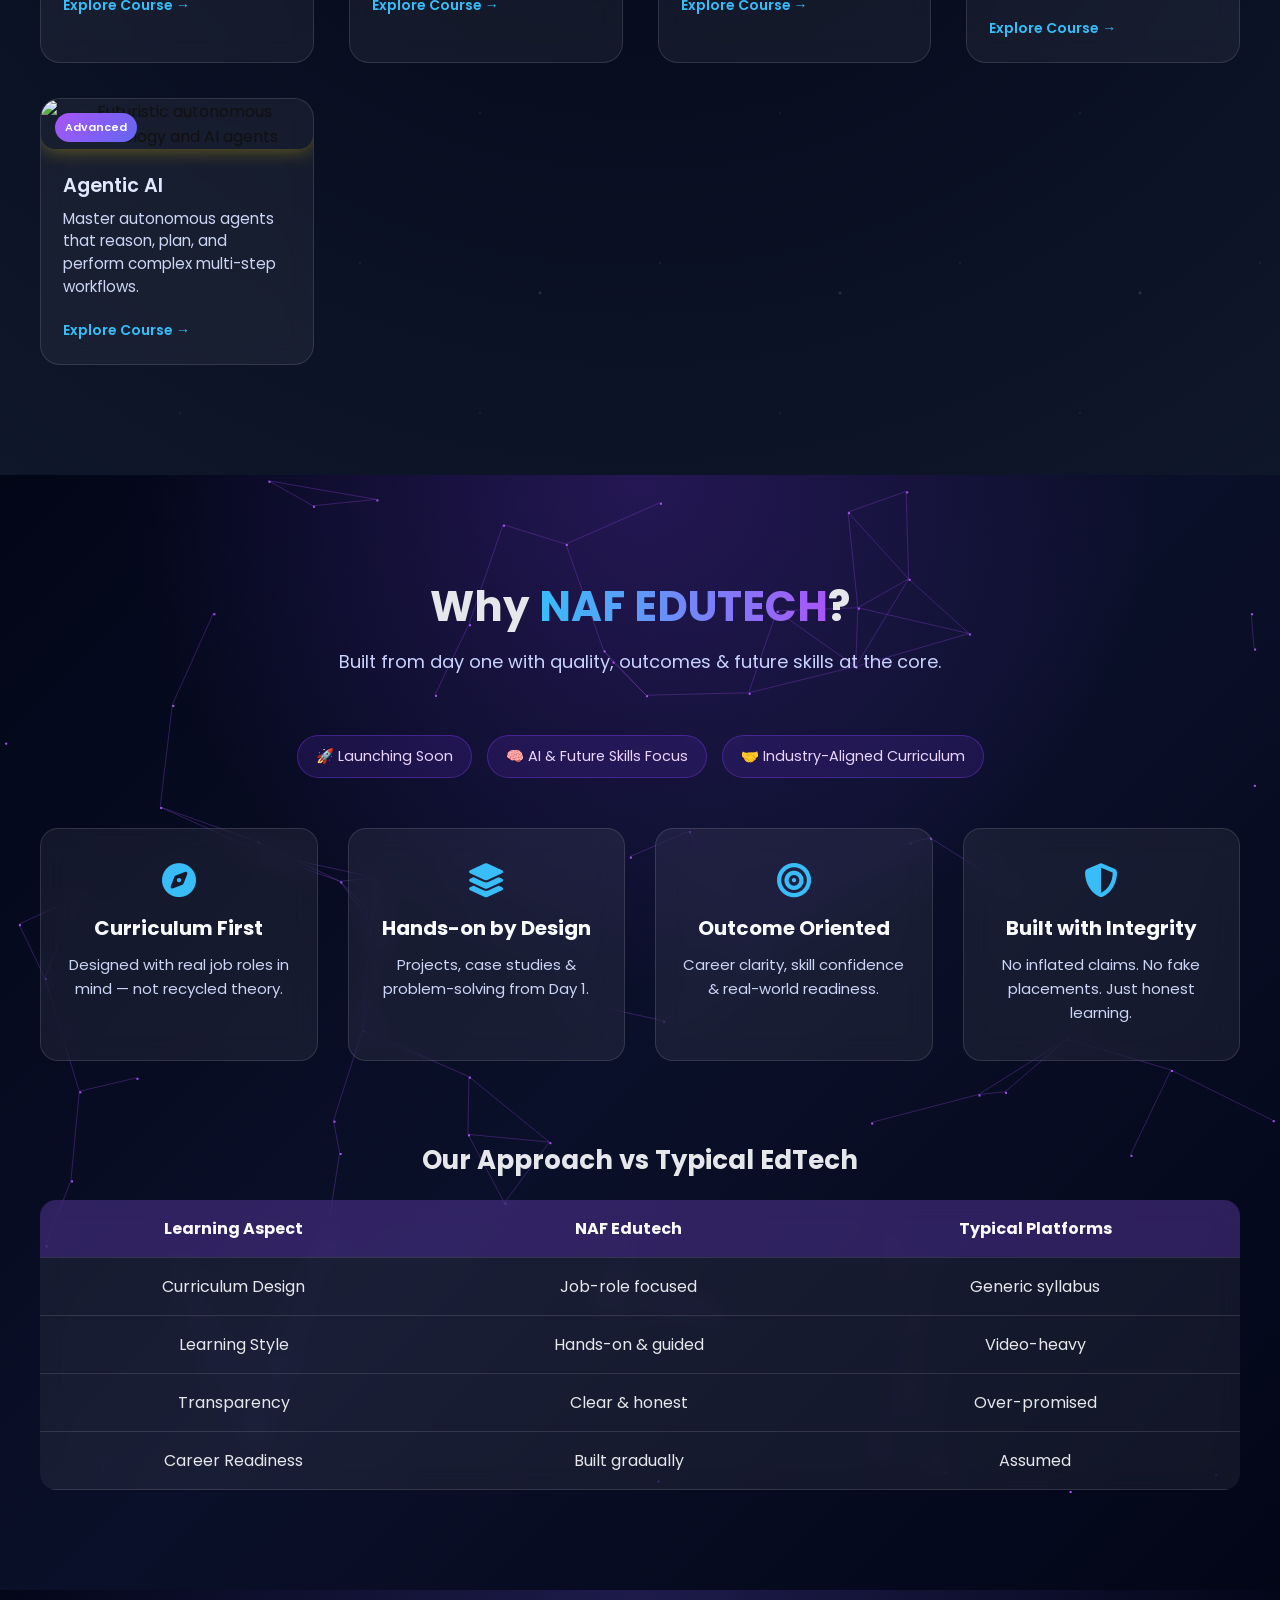
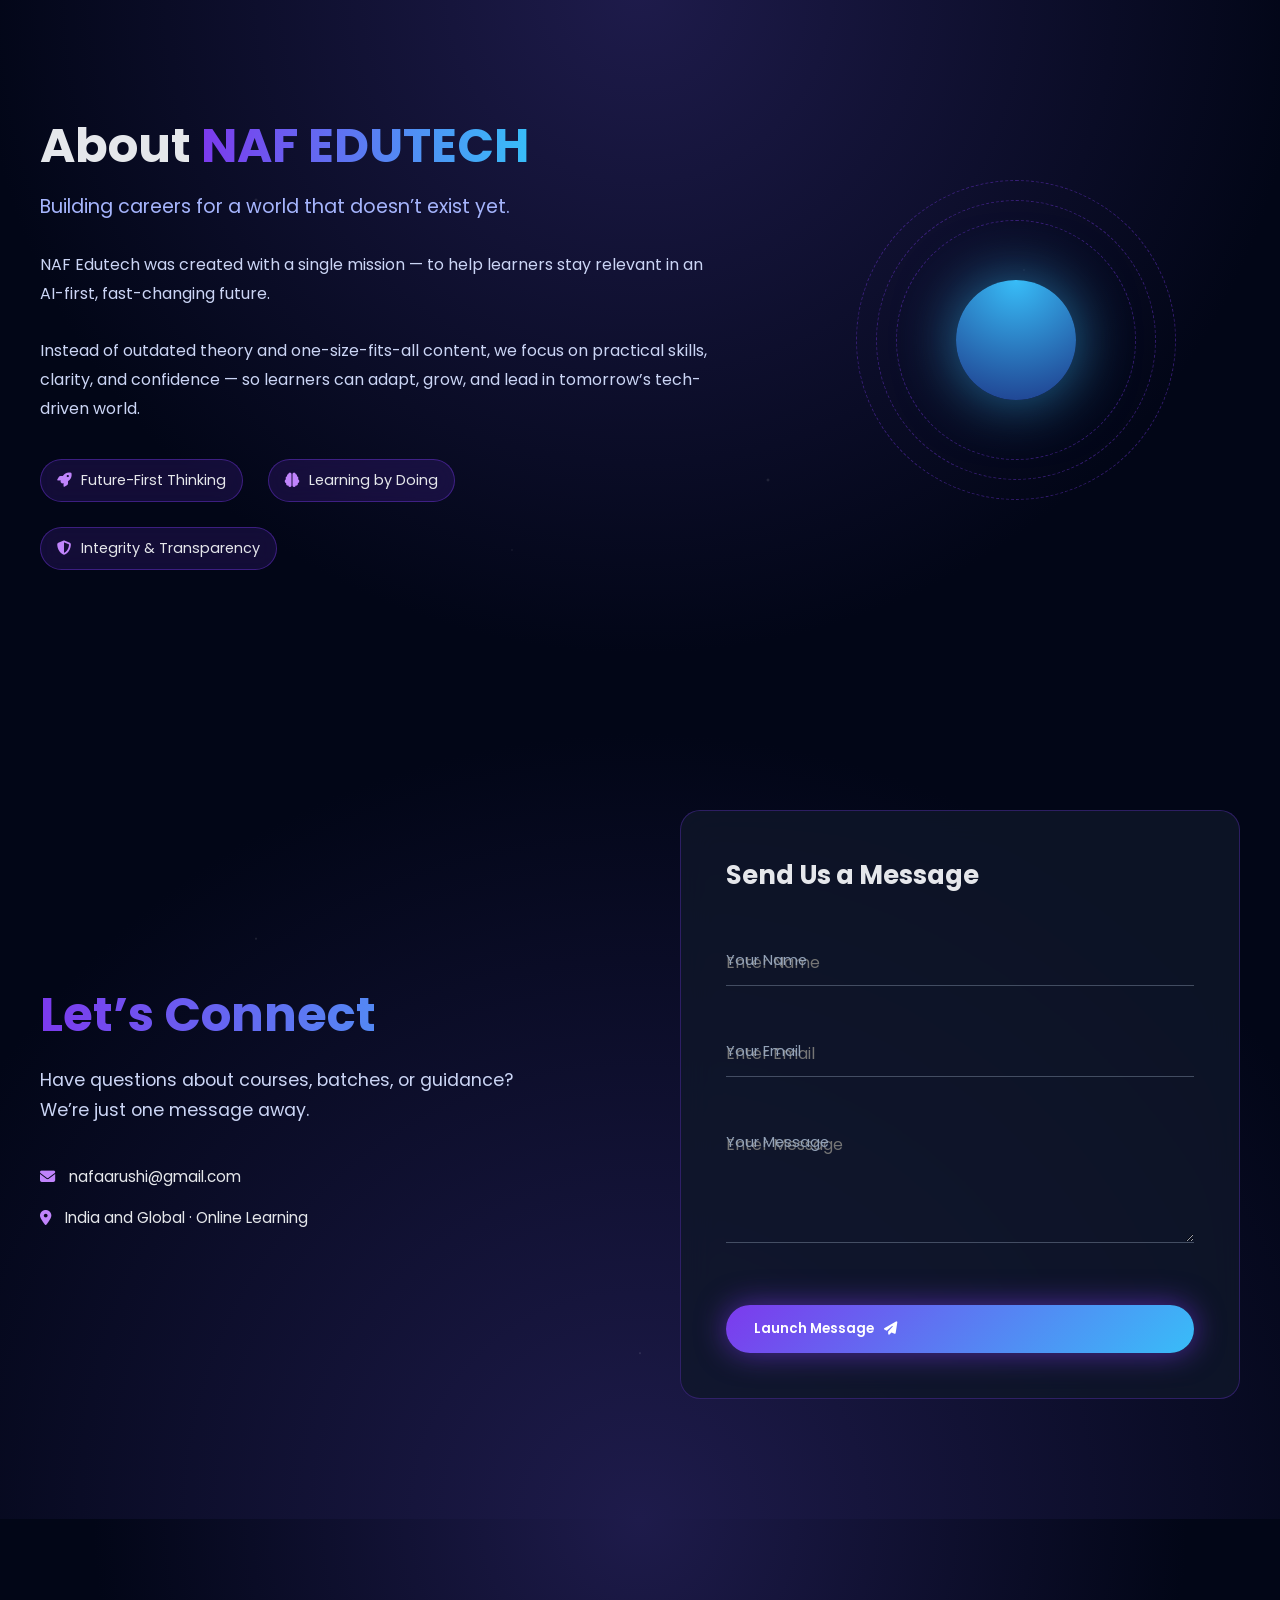
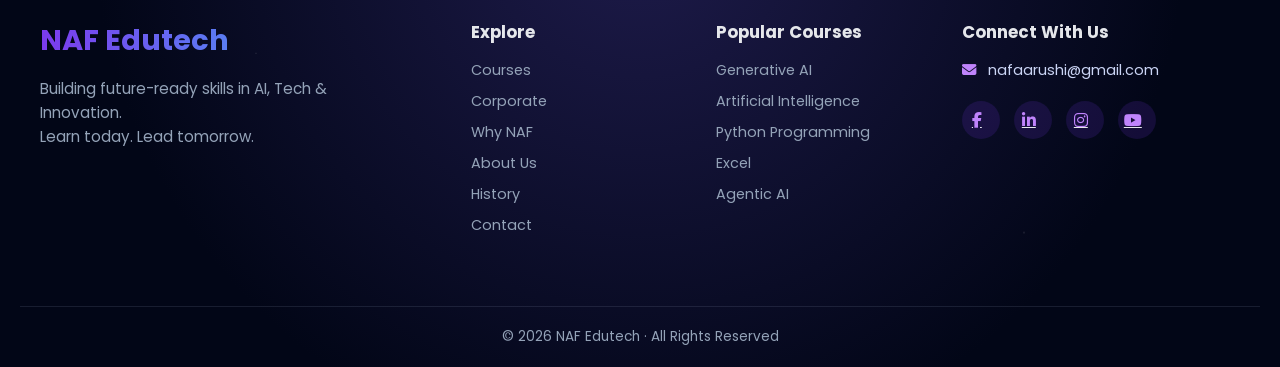
==== commit ed75187a: "Added Corporate page and fixed history back button" ====
--- a/index.html
+++ b/index.html
@@ -31,16 +31,16 @@
           <!-- <i class="fa-solid fa-phone"></i> -->
           <!-- <a href="tel:+919000000000">+91 90000 00000</a> -->
 
-          <span class="divider">|</span>
-
-          <i class="fa-solid fa-envelope"></i>
-          <a href="mailto:nafaarushi@gmail.com">nafaarushi@gmail.com</a>
+          <!-- <span class="divider">|</span> -->
+
+          <!-- <i class="fa-solid fa-envelope"></i> -->
+          <!-- <a href="mailto:nafaarushi@gmail.com">nafaarushi@gmail.com</a> -->
         </div>
 
         <div class="top-bar-marquee" aria-label="Important announcement">
           <span class="marquee-text">
             🚀 Welcome to <strong>NAF Edutech</strong>! New Batches starting from
-            <strong>February</strong> — Register Now!!!
+            <strong>Soon!</strong> — Register Now!!!
           </span>
         </div>
       </div>
@@ -55,18 +55,17 @@
 
         <!-- Navigation -->
         <nav class="nav-links">
-          <a href="#courses">Courses</a>
-          <!-- <a href="#corporate">Corporate</a> -->
-          <a href="#why">Why NAF</a>
-          <a href="#about">About Us</a>
-          <a href="#contact">Contact</a>
-
-          <!-- Primary CTA -->
-          <a href="#courses" class="btn-enroll">
-            <span>Enroll Now</span>
-            <i class="fa-solid fa-rocket"></i>
-          </a>
-        </nav>
+    <a href="index.html#courses">Courses</a>
+    <a href="corporate.html">Corporate</a>
+    <a href="index.html#why">Why NAF</a>
+    <a href="index.html#about">About Us</a>
+    <a href="history.html">History</a> 
+    <a href="index.html#contact">Contact</a>
+
+    <a href="index.html#courses" class="btn-enroll">
+        <span>Enroll Now</span>
+    </a>
+</nav>
       </header>
       <!-- ============================================================== -->
       <!-- POPUP Spiritual Card -->
@@ -179,10 +178,7 @@
 
         <div class="testimonial-grid">
           <div class="testimonial-card">
-            <img
-              src=""
-              alt=""
-            />
+            <p class="emoji-icon">💯</p>
             <p>
               “I recently took a short SQL course with NAF and I learned a lot. The mentor was great at making topics incredibly easy to understand. NAF's support really helped me grasp the material quickly. I came from zero and now had become more confident in using the application. The structured learning path really works.”
             </p>
@@ -191,11 +187,7 @@
           </div>
 
           <div class="testimonial-card">
-            <img
-              src=""
-              alt=""
-            />
-            
+            <p class="emoji-icon">⭐</p>
             <p>
               “Hands down the best platform for future-ready skills. The mentors
               are next-level. Definitely would recommend to college students and working professionals as well.”
@@ -205,10 +197,7 @@
           </div>
 
           <div class="testimonial-card">
-            <img
-              src=""
-              alt=""
-            />
+            <p class="emoji-icon">😊</p>
             <p>
               “From zero to confident developer. The learning path
               was good for me, and adaptable. It was an amazing experience to finally believe that I could code in Python without supervision.”
@@ -239,35 +228,6 @@
           ></iframe>
         </div>
       </section>
-      <!-- STORY -->
-<section id="history" class="history-section">
-  <div class="history-wrapper">
-    
-    <div class="glass-card history-content-wrapper">
-      <h2 class="section-title">The NAF Story</h2>
-      
-      <div class="scrollable-text">
-        <p>From a very young age, I carried a deep passion for teaching. Over the years, this passion grew stronger as I gained extensive industry and training experience, and I constantly searched for the right opportunity to turn this dream into reality.</p>
-        
-        <p>I have always believed that education is one of the most powerful identities an individual can possess. It should never be limited by age, financial background, or circumstances. Learning must be accessible, inclusive, and empowering for everyone.</p>
-        
-        <p>The journey of NAF became possible because of the guidance and inspiration of my mentor—a true gentleman who not only shaped my professional outlook but also inspired me to contribute meaningfully to society. His values and vision played a crucial role in the foundation of NAF. I am also deeply grateful to my family, whose unwavering belief and support gave me the strength to pursue this path with confidence.</p>
-        
-        <p><strong>NAF was born with a simple yet powerful purpose: to break barriers in education and create opportunities for lifelong learning.</strong></p>
-        
-        <div class="founder-quote">
-          <em>"I invite you to be a part of this journey. Whether you are here to learn or to collaborate, your presence strengthens the NAF mission."</em>
-        </div>
-      </div>
-    </div>
-
-    <div class="glass-card logo-section">
-      <img src="images/NAF logo.png" alt="NAF Edutech Logo" class="naf-logo" />
-    </div>
-
-  </div>
-</section>
-      <!-- STORY -->
       <!-- ================================================================================= -->
       <!-- COURSES -->
       <section class="courses courses-galaxy" id="courses" class="page-section">
@@ -674,8 +634,10 @@
           <div class="footer-links">
             <h4>Explore</h4>
             <a href="#courses">Courses</a>
+            <a href="corporate.html">Corporate</a>
             <a href="#why">Why NAF</a>
             <a href="#about">About Us</a>
+            <a href="history.html">History</a>
             <a href="#contact">Contact</a>
           </div>
 
@@ -686,6 +648,7 @@
             <a href="/courses/course-ai.html">Artificial Intelligence</a>
             <a href="/courses/course-python.html">Python Programming</a>
             <a href="/courses/course-excel.html">Excel</a>
+            <a href="/courses/course-agenticai.html">Agentic AI</a>
           </div>
 
           <!-- Contact & Social -->
--- a/css/style.css
+++ b/css/style.css
@@ -90,7 +90,7 @@
 /* Marquee Container */
 .top-bar-marquee {
   position: absolute;
-  left: 250px; /* 👈 stops before phone + email */
+  left: 50px; /* 👈 stops before phone + email */
   right: 40px;
   overflow: hidden;
   white-space: nowrap;
@@ -744,6 +744,14 @@
 .testimonial-card span {
   font-size: 13px;
   color: #94a3b8;
+}
+
+/* Style for the emoji container */
+.emoji-icon {
+    font-size: 50px; /* Adjust size as needed */
+    margin-bottom: 15px;
+    display: block;
+    text-align: center;
 }
 
 /* =========================================================== */
@@ -1825,8 +1833,8 @@
   bottom: 30px;
   left: 30px;
   z-index: 10000;
-  transition: transform 0.8s ease;
-  transform: translateX(0) translateY(0);
+  /* transition: transform 0.8s ease; */
+  /* transform: translateX(0) translateY(0); */
   /* border: 2px solid red; */
 }
 
@@ -1982,6 +1990,35 @@
   justify-content: center;
 }
 
+/* Container for the button to create space */
+.page-top-nav {
+    padding: 20px;
+    background: #020617; /* Matches your background */
+    width: 100%;
+}
+
+/* Remove 'absolute' positioning from the button */
+.back-btn {
+    display: inline-block;
+    color: #38bdf8;
+    text-decoration: none;
+    font-weight: 600;
+    padding: 10px 20px;
+    border: 1px solid #38bdf8;
+    border-radius: 8px;
+    transition: 0.3s;
+}
+
+.back-btn:hover { 
+    background: #38bdf8; 
+    color: #020617; 
+}
+
+/* Ensure the section isn't forced too high */
+.history-full-page {
+    padding-top: 20px; /* Adjust as needed */
+}
+
 .history-wrapper {
   display: flex;
   gap: 20px;
@@ -2044,4 +2081,168 @@
   border: 1px solid rgba(255, 255, 255, 0.1);
   border-radius: 15px;
 }
-/* History */+/* History */
+
+/* ==================================================
+   CORPORATE PAGE STYLES 
+   ================================================== */
+
+/* 1. Page Layout & Background */
+.corporate-page-wrapper {
+    min-height: 100vh;
+    background: radial-gradient(circle at bottom, #020617, #0f172a);
+    display: flex;
+    flex-direction: column;
+    align-items: center;
+    padding: 40px 20px;
+}
+
+/* 2. Top Navigation (Back Button Area) */
+.page-top-nav {
+    width: 100%;
+    max-width: 1000px;
+    margin-bottom: 20px;
+    display: flex;
+    justify-content: flex-start;
+}
+
+.back-btn {
+    display: inline-block;
+    color: #38bdf8;
+    text-decoration: none;
+    font-weight: 600;
+    padding: 10px 20px;
+    border: 1px solid #38bdf8;
+    border-radius: 8px;
+    transition: all 0.3s ease;
+    background: rgba(56, 189, 248, 0.05);
+}
+
+.back-btn:hover {
+    background: #38bdf8;
+    color: #020617;
+    box-shadow: 0 0 15px rgba(56, 189, 248, 0.4);
+}
+
+/* 3. Main Glassmorphism Container */
+.corporate-glass-container {
+    max-width: 1000px;
+    width: 100%;
+    background: rgba(255, 255, 255, 0.03);
+    backdrop-filter: blur(15px);
+    -webkit-backdrop-filter: blur(15px);
+    border: 1px solid rgba(255, 255, 255, 0.1);
+    border-radius: 24px;
+    padding: 50px;
+    box-shadow: 0 20px 50px rgba(0, 0, 0, 0.5);
+}
+
+/* 4. Typography & Headers */
+.corporate-header {
+    text-align: center;
+    margin-bottom: 40px;
+}
+
+.corporate-header h1 {
+    font-size: clamp(2rem, 5vw, 3rem);
+    margin-bottom: 20px;
+    background: linear-gradient(90deg, #38bdf8, #a78bfa, #f472b6);
+    -webkit-background-clip: text;
+    -webkit-text-fill-color: transparent;
+}
+
+.corporate-header p {
+    font-size: 1.15rem;
+    color: #cbd5f5;
+    line-height: 1.7;
+    max-width: 800px;
+    margin: 0 auto;
+}
+
+/* 5. Offering Cards (Grid) */
+.corporate-offerings {
+    display: grid;
+    grid-template-columns: repeat(auto-fit, minmax(280px, 1fr));
+    gap: 25px;
+    margin: 40px 0;
+}
+
+.offering-item {
+    background: rgba(255, 255, 255, 0.04);
+    padding: 30px;
+    border-radius: 15px;
+    border: 1px solid rgba(255, 255, 255, 0.05);
+    border-left: 4px solid #38bdf8;
+    transition: transform 0.3s ease, background 0.3s ease;
+}
+
+.offering-item:hover {
+    transform: translateY(-8px);
+    background: rgba(255, 255, 255, 0.07);
+    border-color: rgba(56, 189, 248, 0.4);
+}
+
+.offering-item h3 {
+    color: #38bdf8;
+    margin-bottom: 12px;
+    font-size: 1.35rem;
+}
+
+.offering-item p {
+    color: #94a3b8;
+    font-size: 0.95rem;
+    line-height: 1.6;
+}
+
+/* 6. Call to Action (Contact Section) */
+.corporate-cta {
+    margin-top: 40px;
+    padding: 40px;
+    background: linear-gradient(135deg, rgba(56, 189, 248, 0.08), rgba(167, 139, 250, 0.08));
+    border-radius: 20px;
+    text-align: center;
+    border: 1px solid rgba(56, 189, 248, 0.2);
+}
+
+.corporate-cta h2 {
+    color: #fff;
+    margin-bottom: 10px;
+    font-size: 1.8rem;
+}
+
+.corporate-cta p {
+    color: #cbd5f5;
+    margin-bottom: 20px;
+}
+
+.corporate-email {
+    display: inline-block;
+    font-size: 1.4rem;
+    color: #38bdf8;
+    text-decoration: none;
+    font-weight: 700;
+    padding: 5px 10px;
+    border-bottom: 2px solid transparent;
+    transition: all 0.3s ease;
+}
+
+.corporate-email:hover {
+    color: #a78bfa;
+    border-bottom: 2px solid #a78bfa;
+    text-shadow: 0 0 10px rgba(167, 139, 250, 0.5);
+}
+
+/* 7. Responsive Fixes */
+@media (max-width: 768px) {
+    .corporate-glass-container {
+        padding: 30px 20px;
+    }
+    
+    .corporate-header h1 {
+        font-size: 2.2rem;
+    }
+
+    .corporate-email {
+        font-size: 1.1rem;
+    }
+}
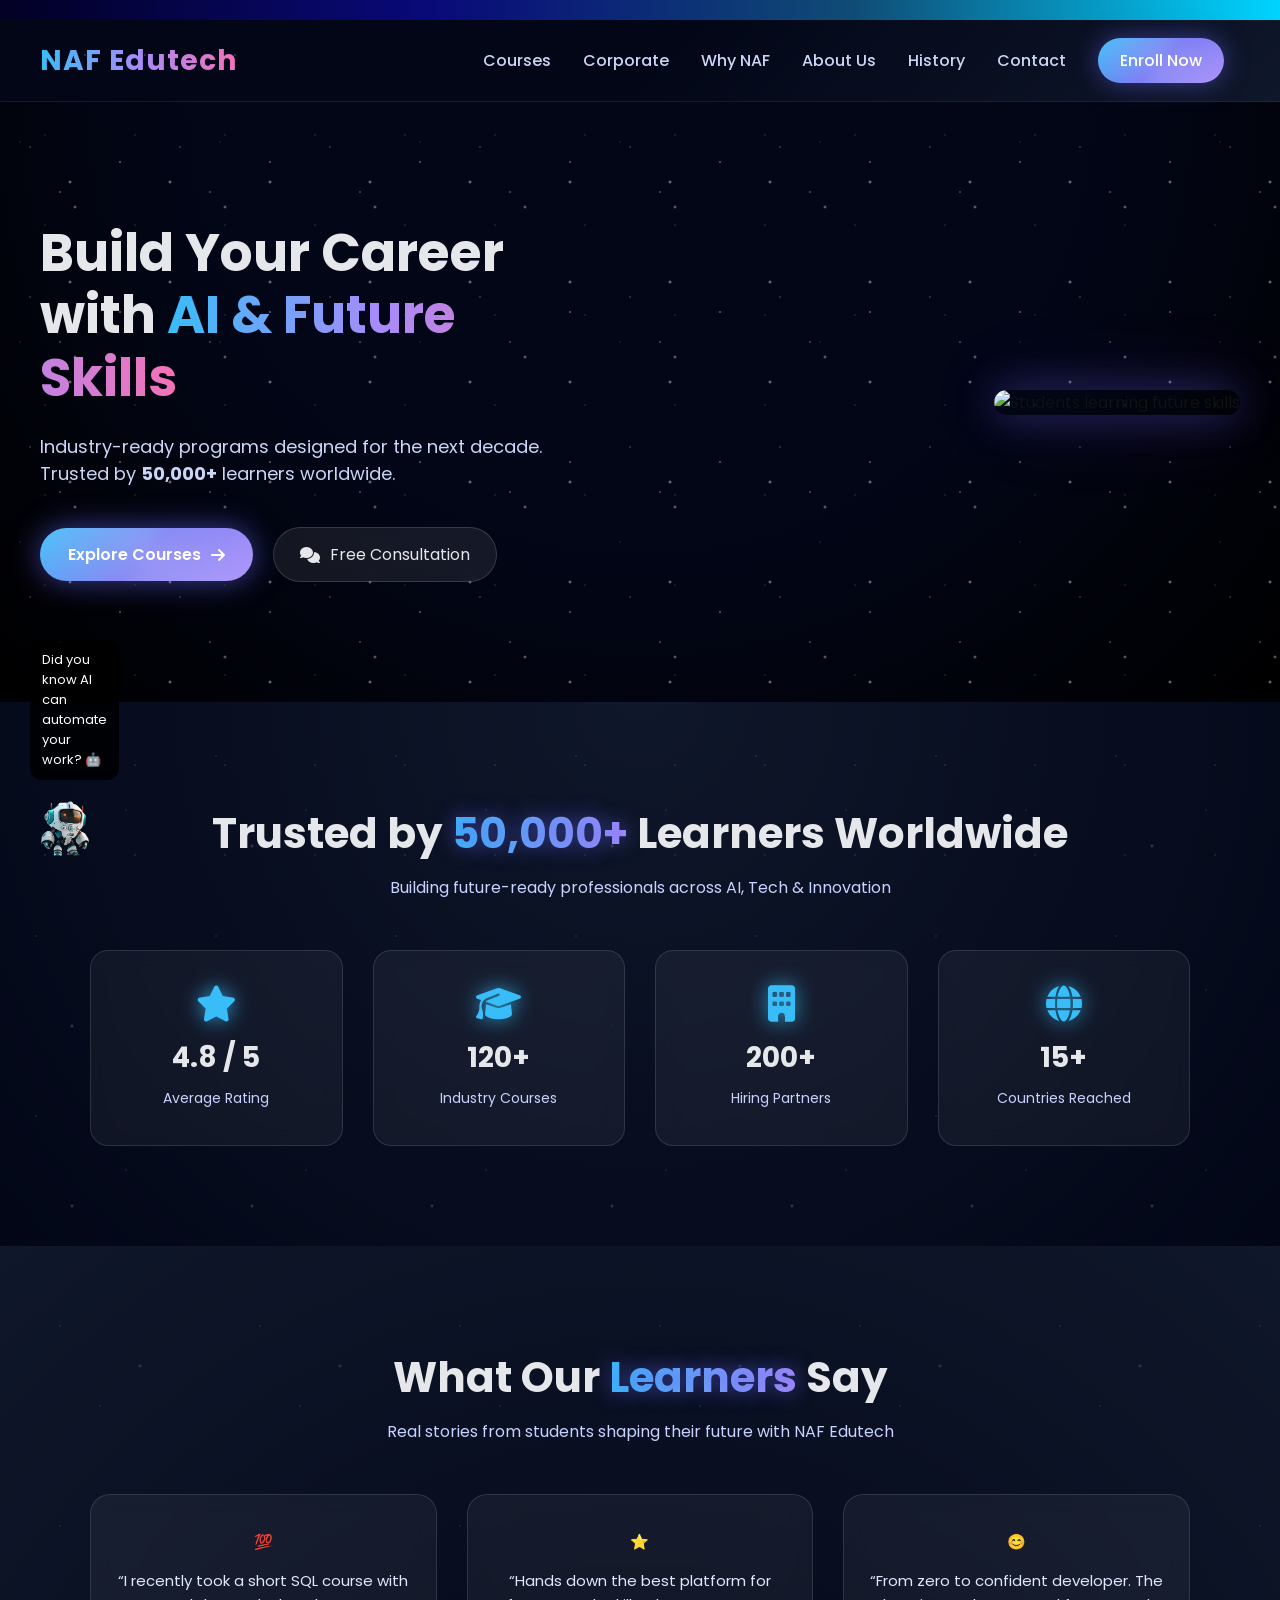
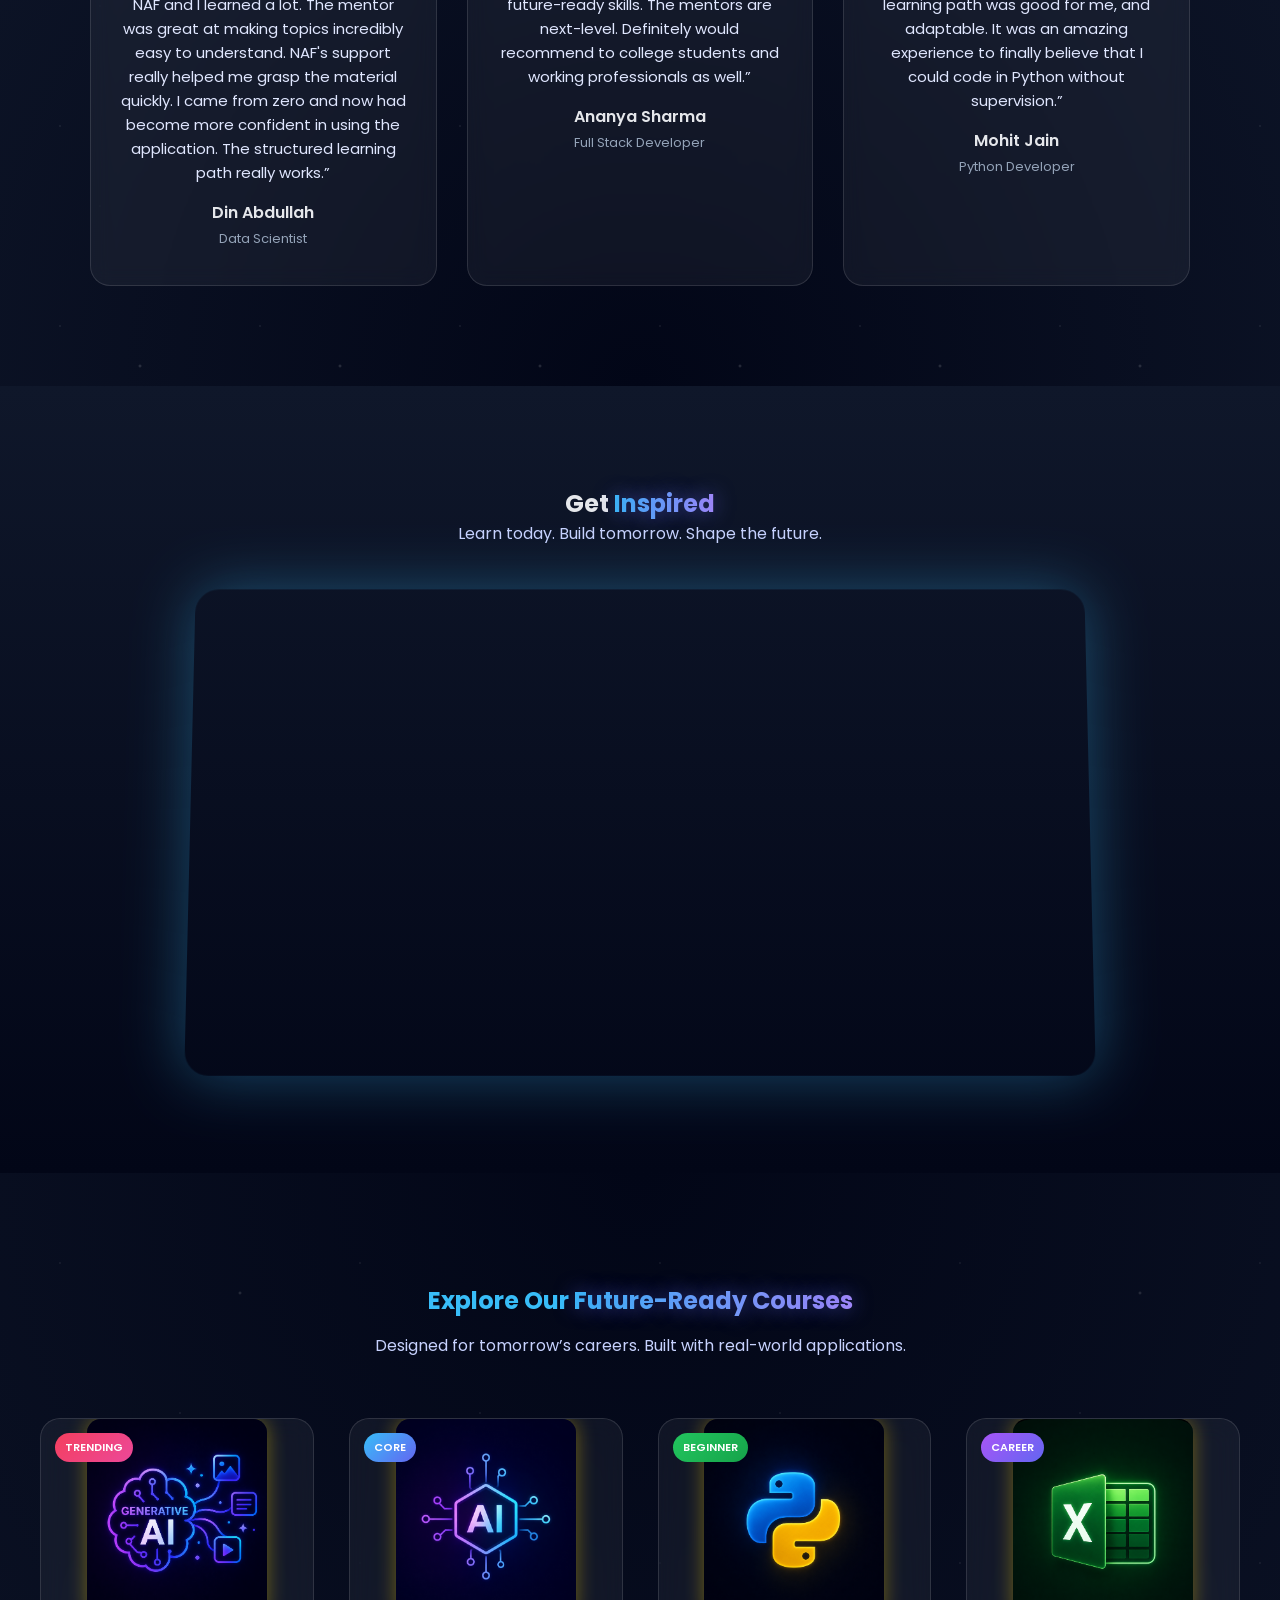
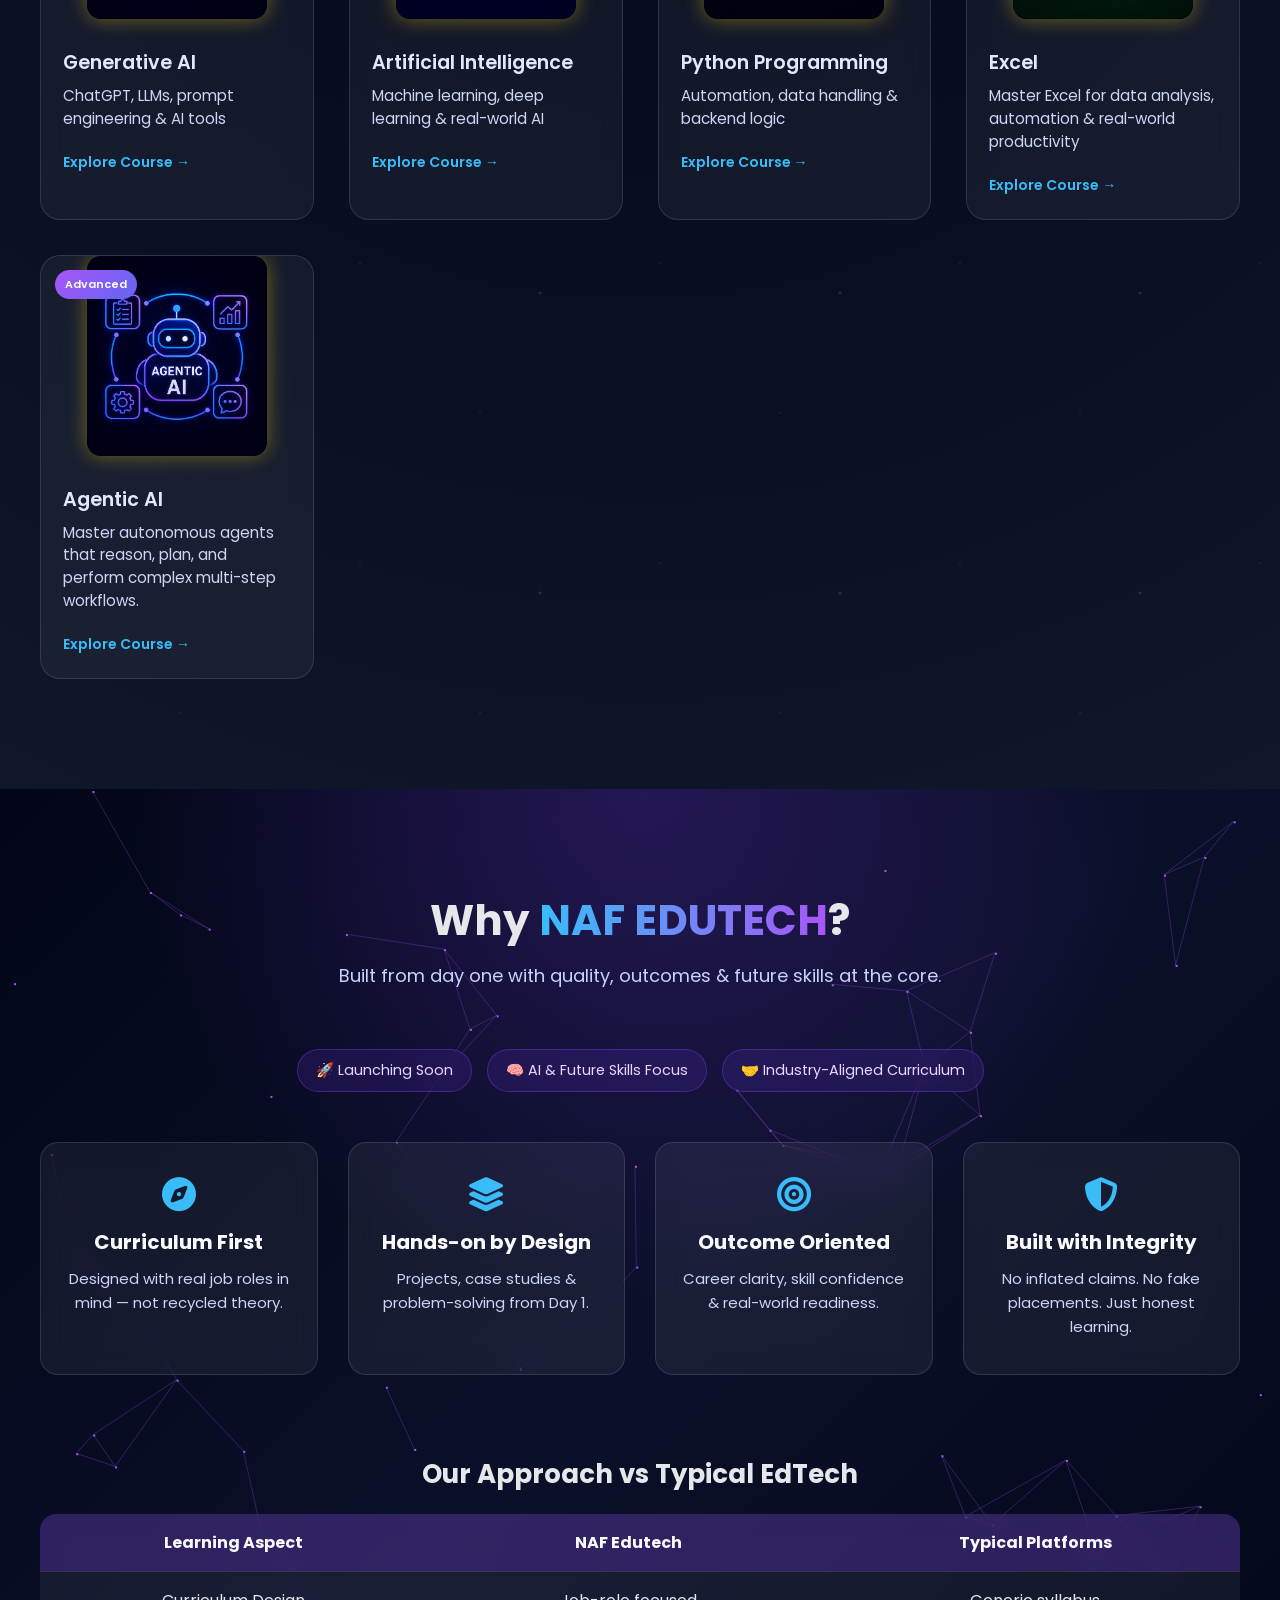
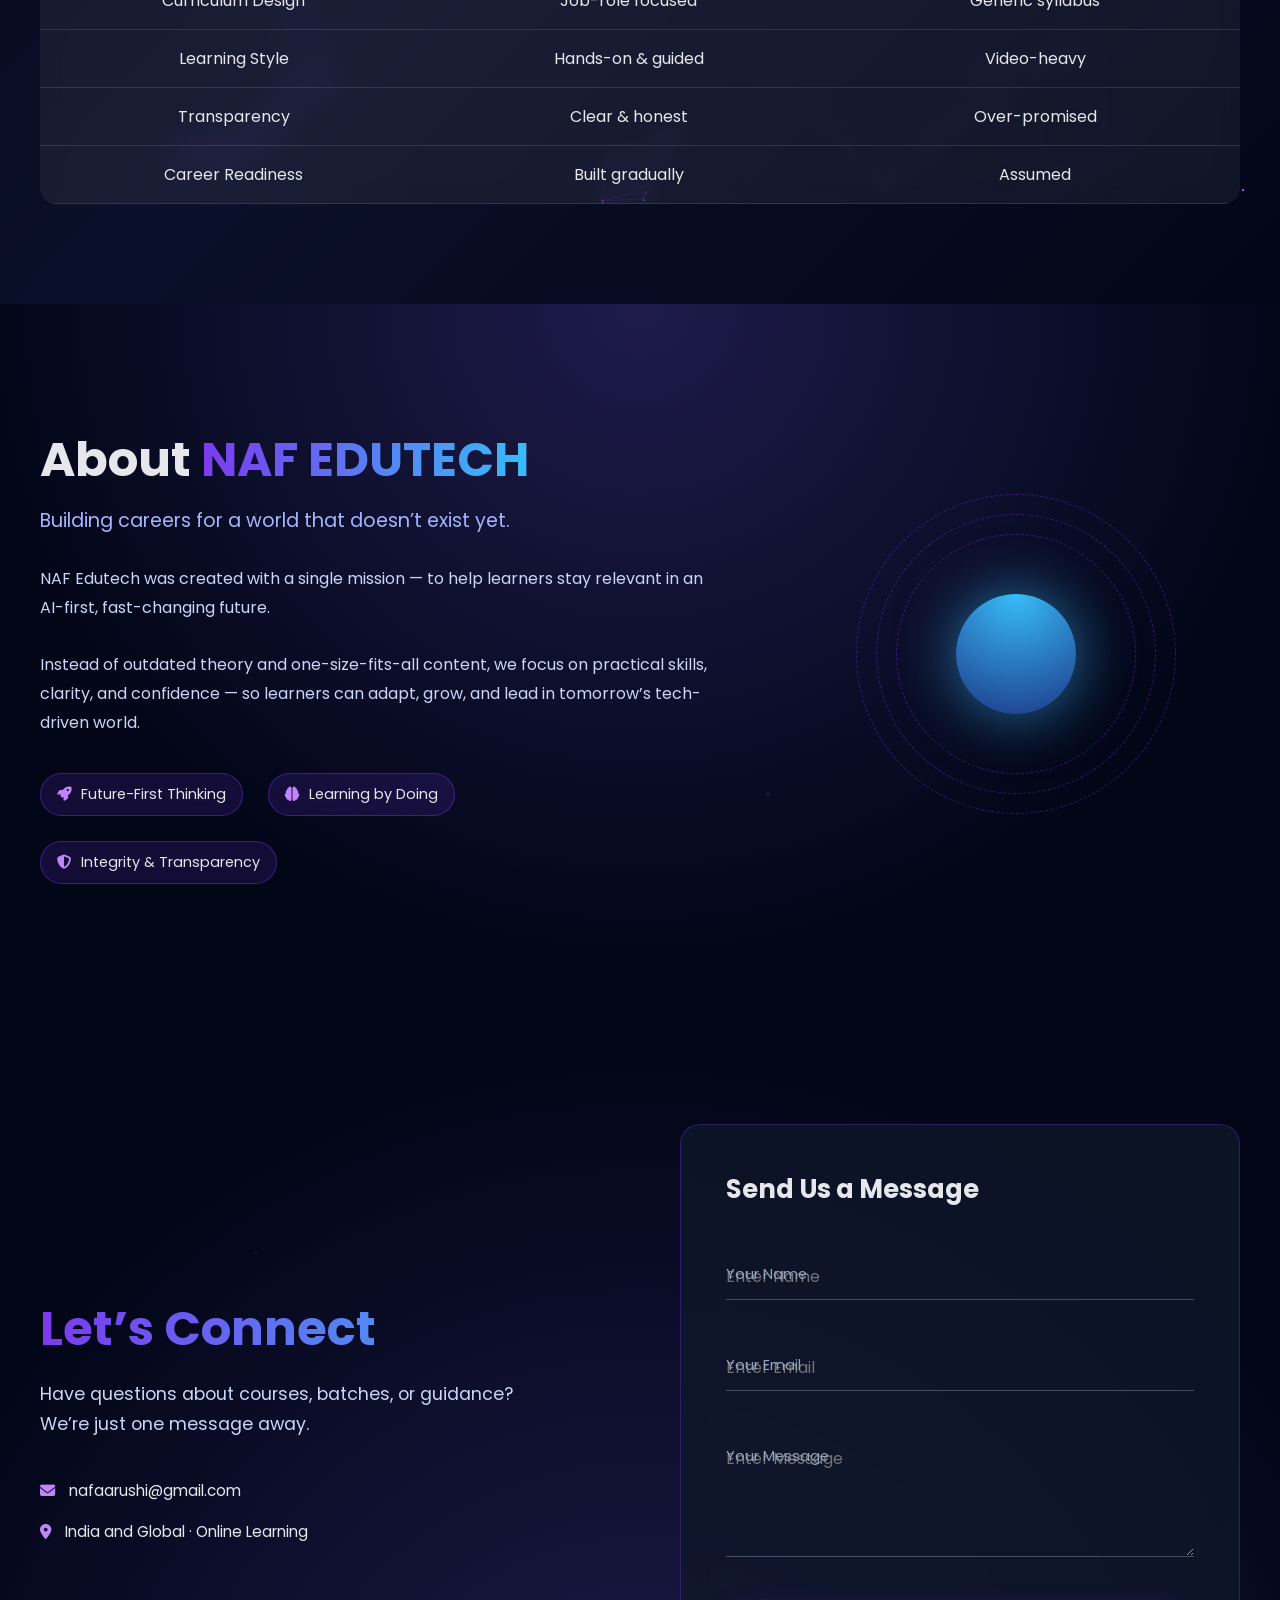
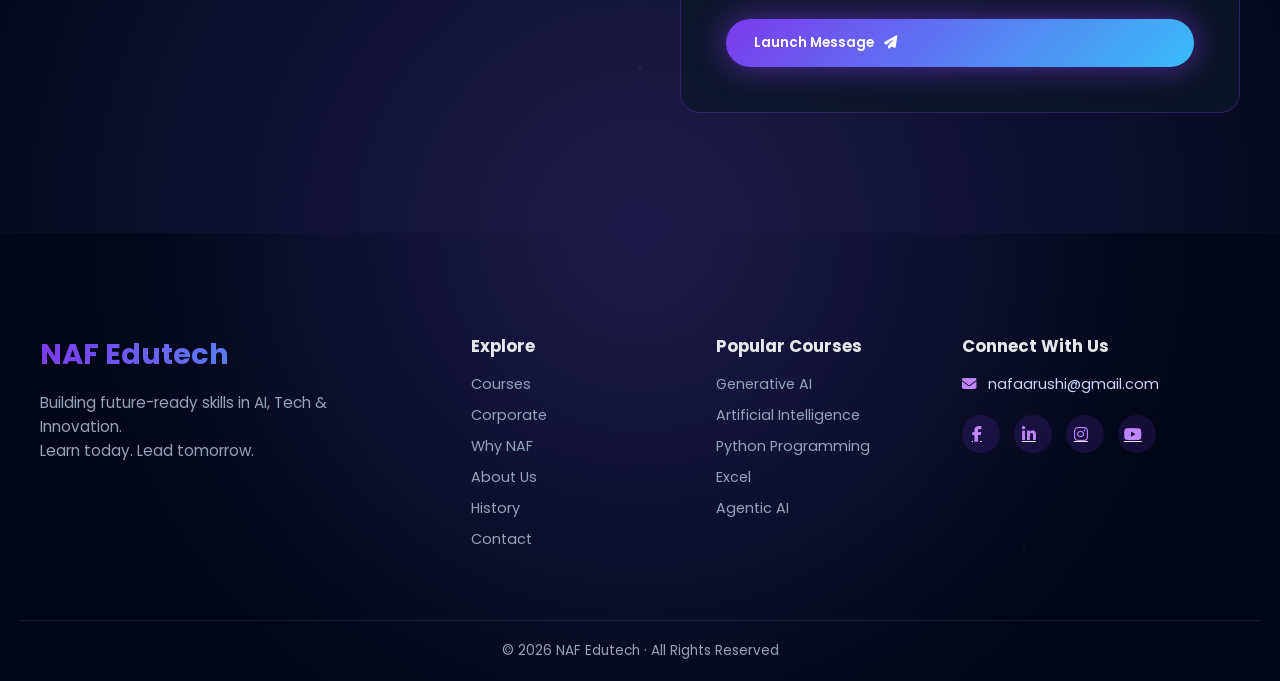
==== commit 3cab8c87: "Update course card images in index.html" ====
--- a/index.html
+++ b/index.html
@@ -245,7 +245,7 @@
             <a href="courses/course-genai.html" class="course-card galaxy-card">
               <div class="course-image">
                 <img
-                  src="https://images.unsplash.com/photo-1677442136019-21780ecad995?auto=format&fit=crop&w=900&q=80"
+                  src="./images/Generative_AI.png"
                   alt="Generative AI course with neural networks and creative AI"
                 />
                 <span class="course-tag">TRENDING</span>
@@ -261,7 +261,7 @@
             <a href="courses/course-ai.html" class="course-card galaxy-card">
               <div class="course-image">
                 <img
-                  src="https://images.unsplash.com/photo-1555255707-c07966088b7b?auto=format&fit=crop&w=900&q=80"
+                  src="./images/ArtificialIntelligence_Course.png"
                   alt="Artificial Intelligence neural network visualization"
                 />
                 <span class="course-tag blue">CORE</span>
@@ -278,7 +278,7 @@
             <a href="courses/course-python.html" class="course-card galaxy-card">
               <div class="course-image">
                 <img
-                  src="https://images.unsplash.com/photo-1526374965328-7f61d4dc18c5?auto=format&fit=crop&w=900&q=80"
+                  src="./images/Python_Logo.png"
                   alt="Python programming language code on screen"
                 />
                 <span class="course-tag green">BEGINNER</span>
@@ -294,7 +294,7 @@
             <a href="courses/course-excel.html" class="course-card galaxy-card">
               <div class="course-image">
                 <img
-                  src="https://images.unsplash.com/photo-1498050108023-c5249f4df085?auto=format&fit=crop&w=900&q=80"
+                  src="./images/Excel_Logo.png"
                   alt="Excel workspace with modern code editor"
                 />
                 <span class="course-tag purple">CAREER</span>
@@ -313,7 +313,7 @@
             <a href="courses/course-agenticai.html" class="galaxy-card">
               <div class="course-image">
                 <img 
-    src="https://images.pexels.com/photos/8386440/pexels-photo-8386440.jpeg?auto=compress&cs=tinysrgb&w=900" 
+    src="./images/Agentic_AI.png" 
     alt="Futuristic autonomous technology and AI agents" 
   />
                 <div class="course-tag purple">Advanced</div>
--- a/css/style.css
+++ b/css/style.css
@@ -20,7 +20,7 @@
   margin: 0;
   padding: 0;
   box-sizing: border-box;
-  font-family: 'Poppins', sans-serif;
+  font-family: "Poppins", sans-serif;
 }
 
 body {
@@ -33,13 +33,7 @@
 ========================= */
 
 .top-bar {
-  background: linear-gradient(
-    90deg,
-    #020024,
-    #090979,
-    #0f4c75,
-    #00d4ff
-  );
+  background: linear-gradient(90deg, #020024, #090979, #0f4c75, #00d4ff);
   color: #ffffff;
   display: flex;
   align-items: center;
@@ -127,7 +121,6 @@
     opacity: 0;
   }
 }
-
 
 /* Responsive */
 @media (max-width: 768px) {
@@ -303,7 +296,9 @@
   position: relative;
   overflow: hidden;
   box-shadow: 0 0 25px rgba(99, 102, 241, 0.5);
-  transition: transform 0.25s ease, box-shadow 0.25s ease;
+  transition:
+    transform 0.25s ease,
+    box-shadow 0.25s ease;
 }
 
 /* Moving star glow around button */
@@ -311,7 +306,11 @@
   content: "";
   position: absolute;
   inset: -50%;
-  background: radial-gradient(circle, rgba(255,255,255,0.25), transparent 70%);
+  background: radial-gradient(
+    circle,
+    rgba(255, 255, 255, 0.25),
+    transparent 70%
+  );
   animation: orbitStars 6s linear infinite;
 }
 
@@ -332,23 +331,40 @@
 
 /* ANIMATIONS */
 @keyframes galaxyGlow {
-  0% { background-position: 0% }
-  100% { background-position: 200% }
+  0% {
+    background-position: 0%;
+  }
+  100% {
+    background-position: 200%;
+  }
 }
 
 @keyframes starMove {
-  from { background-position: 0 0 }
-  to { background-position: 300px 300px }
+  from {
+    background-position: 0 0;
+  }
+  to {
+    background-position: 300px 300px;
+  }
 }
 
 @keyframes orbitStars {
-  from { transform: rotate(0deg) }
-  to { transform: rotate(360deg) }
+  from {
+    transform: rotate(0deg);
+  }
+  to {
+    transform: rotate(360deg);
+  }
 }
 
 @keyframes rocketFloat {
-  0%, 100% { transform: translateY(0) }
-  50% { transform: translateY(-3px) }
+  0%,
+  100% {
+    transform: translateY(0);
+  }
+  50% {
+    transform: translateY(-3px);
+  }
 }
 
 /* --------------------------------------------------------- */
@@ -374,7 +390,6 @@
   background-repeat: repeat;
   pointer-events: none;
 }
-
 
 /* HERO CONTENT */
 .hero-content {
@@ -433,7 +448,9 @@
   text-decoration: none;
   overflow: hidden;
   box-shadow: 0 0 30px rgba(99, 102, 241, 0.6);
-  transition: transform 0.3s ease, box-shadow 0.3s ease;
+  transition:
+    transform 0.3s ease,
+    box-shadow 0.3s ease;
 }
 
 /* Moving glow inside button */
@@ -441,7 +458,11 @@
   content: "";
   position: absolute;
   inset: -60%;
-  background: radial-gradient(circle, rgba(255,255,255,0.3), transparent 70%);
+  background: radial-gradient(
+    circle,
+    rgba(255, 255, 255, 0.3),
+    transparent 70%
+  );
   animation: orbitGlow 6s linear infinite;
 }
 
@@ -455,18 +476,20 @@
   padding: 14px 26px;
   border-radius: 999px;
   background: rgba(255, 255, 255, 0.08);
-  border: 1px solid rgba(255,255,255,0.15);
+  border: 1px solid rgba(255, 255, 255, 0.15);
   color: #e5e7eb;
   text-decoration: none;
   display: inline-flex;
   align-items: center;
   gap: 10px;
   backdrop-filter: blur(6px);
-  transition: background 0.3s ease, transform 0.3s ease;
+  transition:
+    background 0.3s ease,
+    transform 0.3s ease;
 }
 
 .btn-secondary:hover {
-  background: rgba(255,255,255,0.15);
+  background: rgba(255, 255, 255, 0.15);
   transform: translateY(-2px);
 }
 
@@ -491,13 +514,22 @@
 }
 
 @keyframes orbitGlow {
-  from { transform: rotate(0deg); }
-  to { transform: rotate(360deg); }
+  from {
+    transform: rotate(0deg);
+  }
+  to {
+    transform: rotate(360deg);
+  }
 }
 
 @keyframes floatImage {
-  0%, 100% { transform: translateY(0); }
-  50% { transform: translateY(-12px); }
+  0%,
+  100% {
+    transform: translateY(0);
+  }
+  50% {
+    transform: translateY(-12px);
+  }
 }
 
 .stars-1 {
@@ -522,13 +554,19 @@
 }
 
 @keyframes starsSlow {
-  to { background-position: -1000px 1000px; }
+  to {
+    background-position: -1000px 1000px;
+  }
 }
 @keyframes starsMedium {
-  to { background-position: -800px 800px; }
+  to {
+    background-position: -800px 800px;
+  }
 }
 @keyframes starsFast {
-  to { background-position: -600px 600px; }
+  to {
+    background-position: -600px 600px;
+  }
 }
 
 /* ---------------------------------------------------------------------- */
@@ -549,7 +587,8 @@
   content: "";
   position: absolute;
   inset: 0;
-  background-image: radial-gradient(1px 1px at 20% 30%, white, transparent),
+  background-image:
+    radial-gradient(1px 1px at 20% 30%, white, transparent),
     radial-gradient(1px 1px at 70% 60%, white, transparent),
     radial-gradient(2px 2px at 40% 80%, white, transparent);
   background-size: 180px 180px;
@@ -604,7 +643,9 @@
   border-radius: 18px;
   padding: 35px 25px;
   border: 1px solid rgba(255, 255, 255, 0.12);
-  transition: transform 0.4s ease, box-shadow 0.4s ease;
+  transition:
+    transform 0.4s ease,
+    box-shadow 0.4s ease;
   animation: floatCard 6s ease-in-out infinite;
 }
 
@@ -668,7 +709,8 @@
   content: "";
   position: absolute;
   inset: 0;
-  background-image: radial-gradient(1px 1px at 30% 40%, white, transparent),
+  background-image:
+    radial-gradient(1px 1px at 30% 40%, white, transparent),
     radial-gradient(2px 2px at 70% 60%, white, transparent),
     radial-gradient(1px 1px at 50% 80%, white, transparent);
   background-size: 200px 200px;
@@ -714,7 +756,9 @@
   padding: 35px 25px;
   backdrop-filter: blur(10px);
   border: 1px solid rgba(255, 255, 255, 0.12);
-  transition: transform 0.4s ease, box-shadow 0.4s ease;
+  transition:
+    transform 0.4s ease,
+    box-shadow 0.4s ease;
 }
 
 .testimonial-card:hover {
@@ -748,10 +792,10 @@
 
 /* Style for the emoji container */
 .emoji-icon {
-    font-size: 50px; /* Adjust size as needed */
-    margin-bottom: 15px;
-    display: block;
-    text-align: center;
+  font-size: 50px; /* Adjust size as needed */
+  margin-bottom: 15px;
+  display: block;
+  text-align: center;
 }
 
 /* =========================================================== */
@@ -857,7 +901,9 @@
   color: inherit;
   border: 1px solid rgba(255, 255, 255, 0.12);
   backdrop-filter: blur(12px);
-  transition: transform 0.4s ease, box-shadow 0.4s ease;
+  transition:
+    transform 0.4s ease,
+    box-shadow 0.4s ease;
 }
 
 .galaxy-card:hover {
@@ -937,11 +983,15 @@
   gap: 20px;
   padding: 24px;
   border-radius: 18px;
-  background: linear-gradient(135deg, rgba(20,20,40,0.9), rgba(40,20,60,0.9));
-  border: 1px solid rgba(255,255,255,0.15);
+  background: linear-gradient(
+    135deg,
+    rgba(20, 20, 40, 0.9),
+    rgba(40, 20, 60, 0.9)
+  );
+  border: 1px solid rgba(255, 255, 255, 0.15);
   backdrop-filter: blur(10px);
   color: #fff;
-  box-shadow: 0 0 25px rgba(138,43,226,0.3);
+  box-shadow: 0 0 25px rgba(138, 43, 226, 0.3);
 }
 
 .course-text {
@@ -966,7 +1016,7 @@
 .course-image img {
   width: 180px;
   border-radius: 14px;
-  box-shadow: 0 0 20px rgba(255,215,0,0.4);
+  box-shadow: 0 0 20px rgba(255, 215, 0, 0.4);
 }
 
 .explore-btn {
@@ -986,22 +1036,17 @@
   position: relative;
   padding: 100px 20px;
   background:
-  radial-gradient(
-    circle at 20% 10%,
-    rgba(88, 28, 135, 0.18),
-    transparent 45%
-  ),
-  radial-gradient(
-    circle at 80% 80%,
-    rgba(37, 99, 235, 0.12),
-    transparent 50%
-  ),
-  linear-gradient(
-    180deg,
-    #020617 0%,
-    #050816 60%,
-    #020617 100%
-  );
+    radial-gradient(
+      circle at 20% 10%,
+      rgba(88, 28, 135, 0.18),
+      transparent 45%
+    ),
+    radial-gradient(
+      circle at 80% 80%,
+      rgba(37, 99, 235, 0.12),
+      transparent 50%
+    ),
+    linear-gradient(180deg, #020617 0%, #050816 60%, #020617 100%);
   overflow: hidden;
 }
 
@@ -1013,11 +1058,7 @@
   left: 0;
   width: 100%;
   height: 80px;
-  background: linear-gradient(
-    to bottom,
-    rgba(2, 6, 23, 1),
-    rgba(2, 6, 23, 0)
-  );
+  background: linear-gradient(to bottom, rgba(2, 6, 23, 1), rgba(2, 6, 23, 0));
   pointer-events: none;
   z-index: 1;
 }
@@ -1057,7 +1098,9 @@
   border-radius: 20px;
   padding: 35px 25px;
   border: 1px solid rgba(255, 255, 255, 0.15);
-  transition: transform 0.4s ease, box-shadow 0.4s ease;
+  transition:
+    transform 0.4s ease,
+    box-shadow 0.4s ease;
   position: relative;
 }
 
@@ -1136,11 +1179,8 @@
 .why {
   position: relative;
   padding: 100px 40px;
-  background: radial-gradient(
-      circle at top,
-      rgba(124, 58, 237, 0.25),
-      transparent 40%
-    ),
+  background:
+    radial-gradient(circle at top, rgba(124, 58, 237, 0.25), transparent 40%),
     linear-gradient(135deg, #020617, #0b102a, #020617);
   color: #e5e7eb;
   overflow: hidden;
@@ -1195,7 +1235,6 @@
   font-size: 0.9rem;
   backdrop-filter: blur(10px);
 }
-
 
 /* CARDS */
 .why-card {
@@ -1327,7 +1366,6 @@
   color: #e5e7eb;
 }
 
-
 /* ============================================================= */
 /* CONTACT */
 .contact {
@@ -1412,7 +1450,9 @@
   font-size: 0.9rem;
   color: #94a3b8;
   text-decoration: none;
-  transition: color 0.3s ease, transform 0.3s ease;
+  transition:
+    color 0.3s ease,
+    transform 0.3s ease;
 }
 
 .footer-links a:hover {
@@ -1447,7 +1487,9 @@
   align-items: center;
   justify-content: center;
   color: #e5e7eb;
-  transition: transform 0.3s ease, box-shadow 0.3s ease;
+  transition:
+    transform 0.3s ease,
+    box-shadow 0.3s ease;
 }
 
 .footer-social a:hover {
@@ -1475,7 +1517,6 @@
     justify-content: center;
   }
 }
-
 
 /* CHAT */
 .chat-btn {
@@ -1508,11 +1549,7 @@
 .about {
   position: relative;
   padding: 120px 20px;
-  background: radial-gradient(
-    circle at top,
-    #1e1b4b,
-    #020617 70%
-  );
+  background: radial-gradient(circle at top, #1e1b4b, #020617 70%);
   color: #e5e7eb;
   overflow: hidden;
 }
@@ -1666,11 +1703,7 @@
 .contact {
   position: relative;
   padding: 120px 20px;
-  background: radial-gradient(
-    circle at bottom,
-    #1e1b4b,
-    #020617 75%
-  );
+  background: radial-gradient(circle at bottom, #1e1b4b, #020617 75%);
   color: #e5e7eb;
   overflow: hidden;
 }
@@ -1806,7 +1839,9 @@
   border: none;
   cursor: pointer;
   box-shadow: 0 0 30px rgba(124, 58, 237, 0.6);
-  transition: transform 0.3s ease, box-shadow 0.3s ease;
+  transition:
+    transform 0.3s ease,
+    box-shadow 0.3s ease;
 }
 
 .btn-galaxy:hover {
@@ -1863,17 +1898,22 @@
   overflow-wrap: break-word;
 }
 
-#bot-avatar img{
-width:70px;
-height:auto;
-animation: float 3s ease-in-out infinite;
-pointer-events: auto;
-cursor: pointer;
+#bot-avatar img {
+  width: 70px;
+  height: auto;
+  animation: float 3s ease-in-out infinite;
+  pointer-events: auto;
+  cursor: pointer;
 }
 
 @keyframes float {
-  0%,100% { transform: translateY(0); }
-  50% { transform: translateY(-10px); }
+  0%,
+  100% {
+    transform: translateY(0);
+  }
+  50% {
+    transform: translateY(-10px);
+  }
 }
 
 /* CHATBOT */
@@ -1891,7 +1931,7 @@
   display: none;
   flex-direction: column;
   z-index: 10001;
-  box-shadow: 0 10px 30px rgba(0,0,0,0.4);
+  box-shadow: 0 10px 30px rgba(0, 0, 0, 0.4);
 }
 
 .chat-header {
@@ -1992,31 +2032,31 @@
 
 /* Container for the button to create space */
 .page-top-nav {
-    padding: 20px;
-    background: #020617; /* Matches your background */
-    width: 100%;
+  padding: 20px;
+  background: #020617; /* Matches your background */
+  width: 100%;
 }
 
 /* Remove 'absolute' positioning from the button */
 .back-btn {
-    display: inline-block;
-    color: #38bdf8;
-    text-decoration: none;
-    font-weight: 600;
-    padding: 10px 20px;
-    border: 1px solid #38bdf8;
-    border-radius: 8px;
-    transition: 0.3s;
-}
-
-.back-btn:hover { 
-    background: #38bdf8; 
-    color: #020617; 
+  display: inline-block;
+  color: #38bdf8;
+  text-decoration: none;
+  font-weight: 600;
+  padding: 10px 20px;
+  border: 1px solid #38bdf8;
+  border-radius: 8px;
+  transition: 0.3s;
+}
+
+.back-btn:hover {
+  background: #38bdf8;
+  color: #020617;
 }
 
 /* Ensure the section isn't forced too high */
 .history-full-page {
-    padding-top: 20px; /* Adjust as needed */
+  padding-top: 20px; /* Adjust as needed */
 }
 
 .history-wrapper {
@@ -2089,160 +2129,166 @@
 
 /* 1. Page Layout & Background */
 .corporate-page-wrapper {
-    min-height: 100vh;
-    background: radial-gradient(circle at bottom, #020617, #0f172a);
-    display: flex;
-    flex-direction: column;
-    align-items: center;
-    padding: 40px 20px;
+  min-height: 100vh;
+  background: radial-gradient(circle at bottom, #020617, #0f172a);
+  display: flex;
+  flex-direction: column;
+  align-items: center;
+  padding: 40px 20px;
 }
 
 /* 2. Top Navigation (Back Button Area) */
 .page-top-nav {
-    width: 100%;
-    max-width: 1000px;
-    margin-bottom: 20px;
-    display: flex;
-    justify-content: flex-start;
+  width: 100%;
+  max-width: 1000px;
+  margin-bottom: 20px;
+  display: flex;
+  justify-content: flex-start;
 }
 
 .back-btn {
-    display: inline-block;
-    color: #38bdf8;
-    text-decoration: none;
-    font-weight: 600;
-    padding: 10px 20px;
-    border: 1px solid #38bdf8;
-    border-radius: 8px;
-    transition: all 0.3s ease;
-    background: rgba(56, 189, 248, 0.05);
+  display: inline-block;
+  color: #38bdf8;
+  text-decoration: none;
+  font-weight: 600;
+  padding: 10px 20px;
+  border: 1px solid #38bdf8;
+  border-radius: 8px;
+  transition: all 0.3s ease;
+  background: rgba(56, 189, 248, 0.05);
 }
 
 .back-btn:hover {
-    background: #38bdf8;
-    color: #020617;
-    box-shadow: 0 0 15px rgba(56, 189, 248, 0.4);
+  background: #38bdf8;
+  color: #020617;
+  box-shadow: 0 0 15px rgba(56, 189, 248, 0.4);
 }
 
 /* 3. Main Glassmorphism Container */
 .corporate-glass-container {
-    max-width: 1000px;
-    width: 100%;
-    background: rgba(255, 255, 255, 0.03);
-    backdrop-filter: blur(15px);
-    -webkit-backdrop-filter: blur(15px);
-    border: 1px solid rgba(255, 255, 255, 0.1);
-    border-radius: 24px;
-    padding: 50px;
-    box-shadow: 0 20px 50px rgba(0, 0, 0, 0.5);
+  max-width: 1000px;
+  width: 100%;
+  background: rgba(255, 255, 255, 0.03);
+  backdrop-filter: blur(15px);
+  -webkit-backdrop-filter: blur(15px);
+  border: 1px solid rgba(255, 255, 255, 0.1);
+  border-radius: 24px;
+  padding: 50px;
+  box-shadow: 0 20px 50px rgba(0, 0, 0, 0.5);
 }
 
 /* 4. Typography & Headers */
 .corporate-header {
-    text-align: center;
-    margin-bottom: 40px;
+  text-align: center;
+  margin-bottom: 40px;
 }
 
 .corporate-header h1 {
-    font-size: clamp(2rem, 5vw, 3rem);
-    margin-bottom: 20px;
-    background: linear-gradient(90deg, #38bdf8, #a78bfa, #f472b6);
-    -webkit-background-clip: text;
-    -webkit-text-fill-color: transparent;
+  font-size: clamp(2rem, 5vw, 3rem);
+  margin-bottom: 20px;
+  background: linear-gradient(90deg, #38bdf8, #a78bfa, #f472b6);
+  -webkit-background-clip: text;
+  -webkit-text-fill-color: transparent;
 }
 
 .corporate-header p {
-    font-size: 1.15rem;
-    color: #cbd5f5;
-    line-height: 1.7;
-    max-width: 800px;
-    margin: 0 auto;
+  font-size: 1.15rem;
+  color: #cbd5f5;
+  line-height: 1.7;
+  max-width: 800px;
+  margin: 0 auto;
 }
 
 /* 5. Offering Cards (Grid) */
 .corporate-offerings {
-    display: grid;
-    grid-template-columns: repeat(auto-fit, minmax(280px, 1fr));
-    gap: 25px;
-    margin: 40px 0;
+  display: grid;
+  grid-template-columns: repeat(auto-fit, minmax(280px, 1fr));
+  gap: 25px;
+  margin: 40px 0;
 }
 
 .offering-item {
-    background: rgba(255, 255, 255, 0.04);
-    padding: 30px;
-    border-radius: 15px;
-    border: 1px solid rgba(255, 255, 255, 0.05);
-    border-left: 4px solid #38bdf8;
-    transition: transform 0.3s ease, background 0.3s ease;
+  background: rgba(255, 255, 255, 0.04);
+  padding: 30px;
+  border-radius: 15px;
+  border: 1px solid rgba(255, 255, 255, 0.05);
+  border-left: 4px solid #38bdf8;
+  transition:
+    transform 0.3s ease,
+    background 0.3s ease;
 }
 
 .offering-item:hover {
-    transform: translateY(-8px);
-    background: rgba(255, 255, 255, 0.07);
-    border-color: rgba(56, 189, 248, 0.4);
+  transform: translateY(-8px);
+  background: rgba(255, 255, 255, 0.07);
+  border-color: rgba(56, 189, 248, 0.4);
 }
 
 .offering-item h3 {
-    color: #38bdf8;
-    margin-bottom: 12px;
-    font-size: 1.35rem;
+  color: #38bdf8;
+  margin-bottom: 12px;
+  font-size: 1.35rem;
 }
 
 .offering-item p {
-    color: #94a3b8;
-    font-size: 0.95rem;
-    line-height: 1.6;
+  color: #94a3b8;
+  font-size: 0.95rem;
+  line-height: 1.6;
 }
 
 /* 6. Call to Action (Contact Section) */
 .corporate-cta {
-    margin-top: 40px;
-    padding: 40px;
-    background: linear-gradient(135deg, rgba(56, 189, 248, 0.08), rgba(167, 139, 250, 0.08));
-    border-radius: 20px;
-    text-align: center;
-    border: 1px solid rgba(56, 189, 248, 0.2);
+  margin-top: 40px;
+  padding: 40px;
+  background: linear-gradient(
+    135deg,
+    rgba(56, 189, 248, 0.08),
+    rgba(167, 139, 250, 0.08)
+  );
+  border-radius: 20px;
+  text-align: center;
+  border: 1px solid rgba(56, 189, 248, 0.2);
 }
 
 .corporate-cta h2 {
-    color: #fff;
-    margin-bottom: 10px;
-    font-size: 1.8rem;
+  color: #fff;
+  margin-bottom: 10px;
+  font-size: 1.8rem;
 }
 
 .corporate-cta p {
-    color: #cbd5f5;
-    margin-bottom: 20px;
+  color: #cbd5f5;
+  margin-bottom: 20px;
 }
 
 .corporate-email {
-    display: inline-block;
-    font-size: 1.4rem;
-    color: #38bdf8;
-    text-decoration: none;
-    font-weight: 700;
-    padding: 5px 10px;
-    border-bottom: 2px solid transparent;
-    transition: all 0.3s ease;
+  display: inline-block;
+  font-size: 1.4rem;
+  color: #38bdf8;
+  text-decoration: none;
+  font-weight: 700;
+  padding: 5px 10px;
+  border-bottom: 2px solid transparent;
+  transition: all 0.3s ease;
 }
 
 .corporate-email:hover {
-    color: #a78bfa;
-    border-bottom: 2px solid #a78bfa;
-    text-shadow: 0 0 10px rgba(167, 139, 250, 0.5);
+  color: #a78bfa;
+  border-bottom: 2px solid #a78bfa;
+  text-shadow: 0 0 10px rgba(167, 139, 250, 0.5);
 }
 
 /* 7. Responsive Fixes */
 @media (max-width: 768px) {
-    .corporate-glass-container {
-        padding: 30px 20px;
-    }
-    
-    .corporate-header h1 {
-        font-size: 2.2rem;
-    }
-
-    .corporate-email {
-        font-size: 1.1rem;
-    }
-}+  .corporate-glass-container {
+    padding: 30px 20px;
+  }
+
+  .corporate-header h1 {
+    font-size: 2.2rem;
+  }
+
+  .corporate-email {
+    font-size: 1.1rem;
+  }
+}
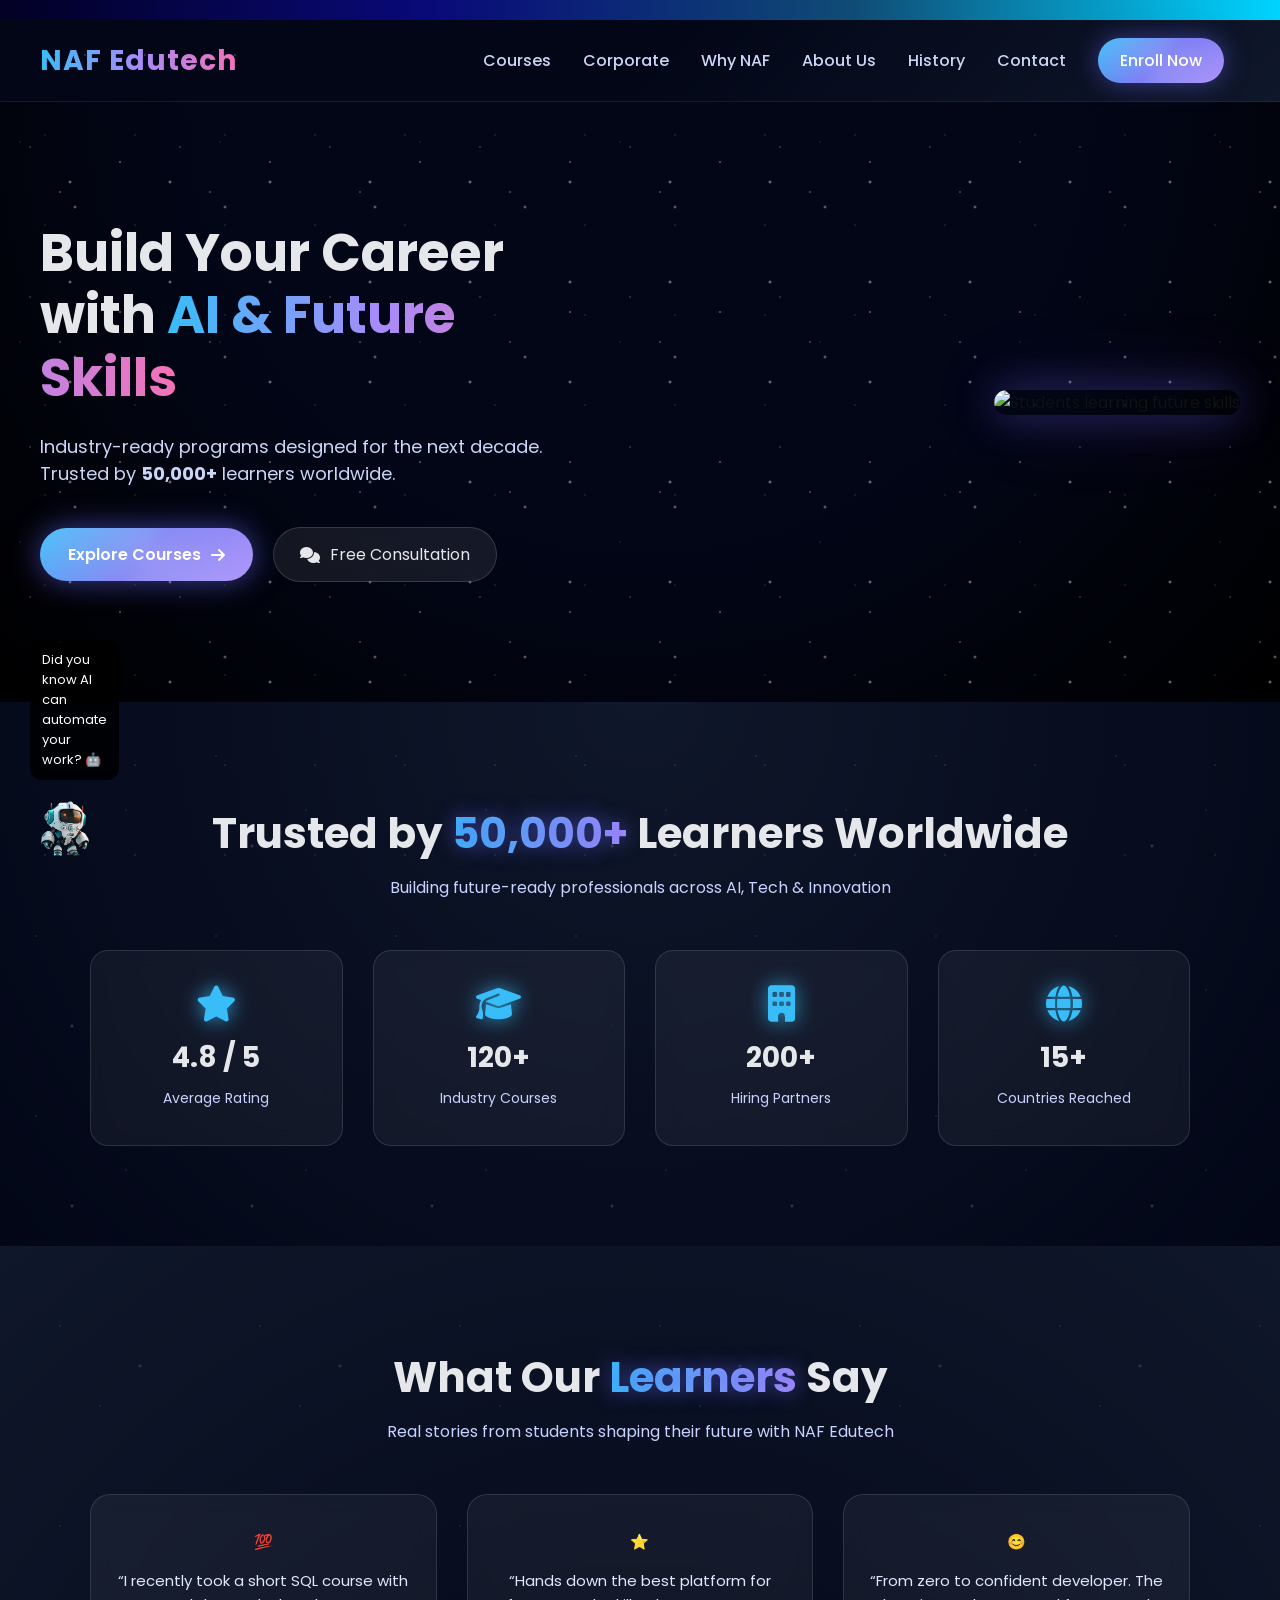
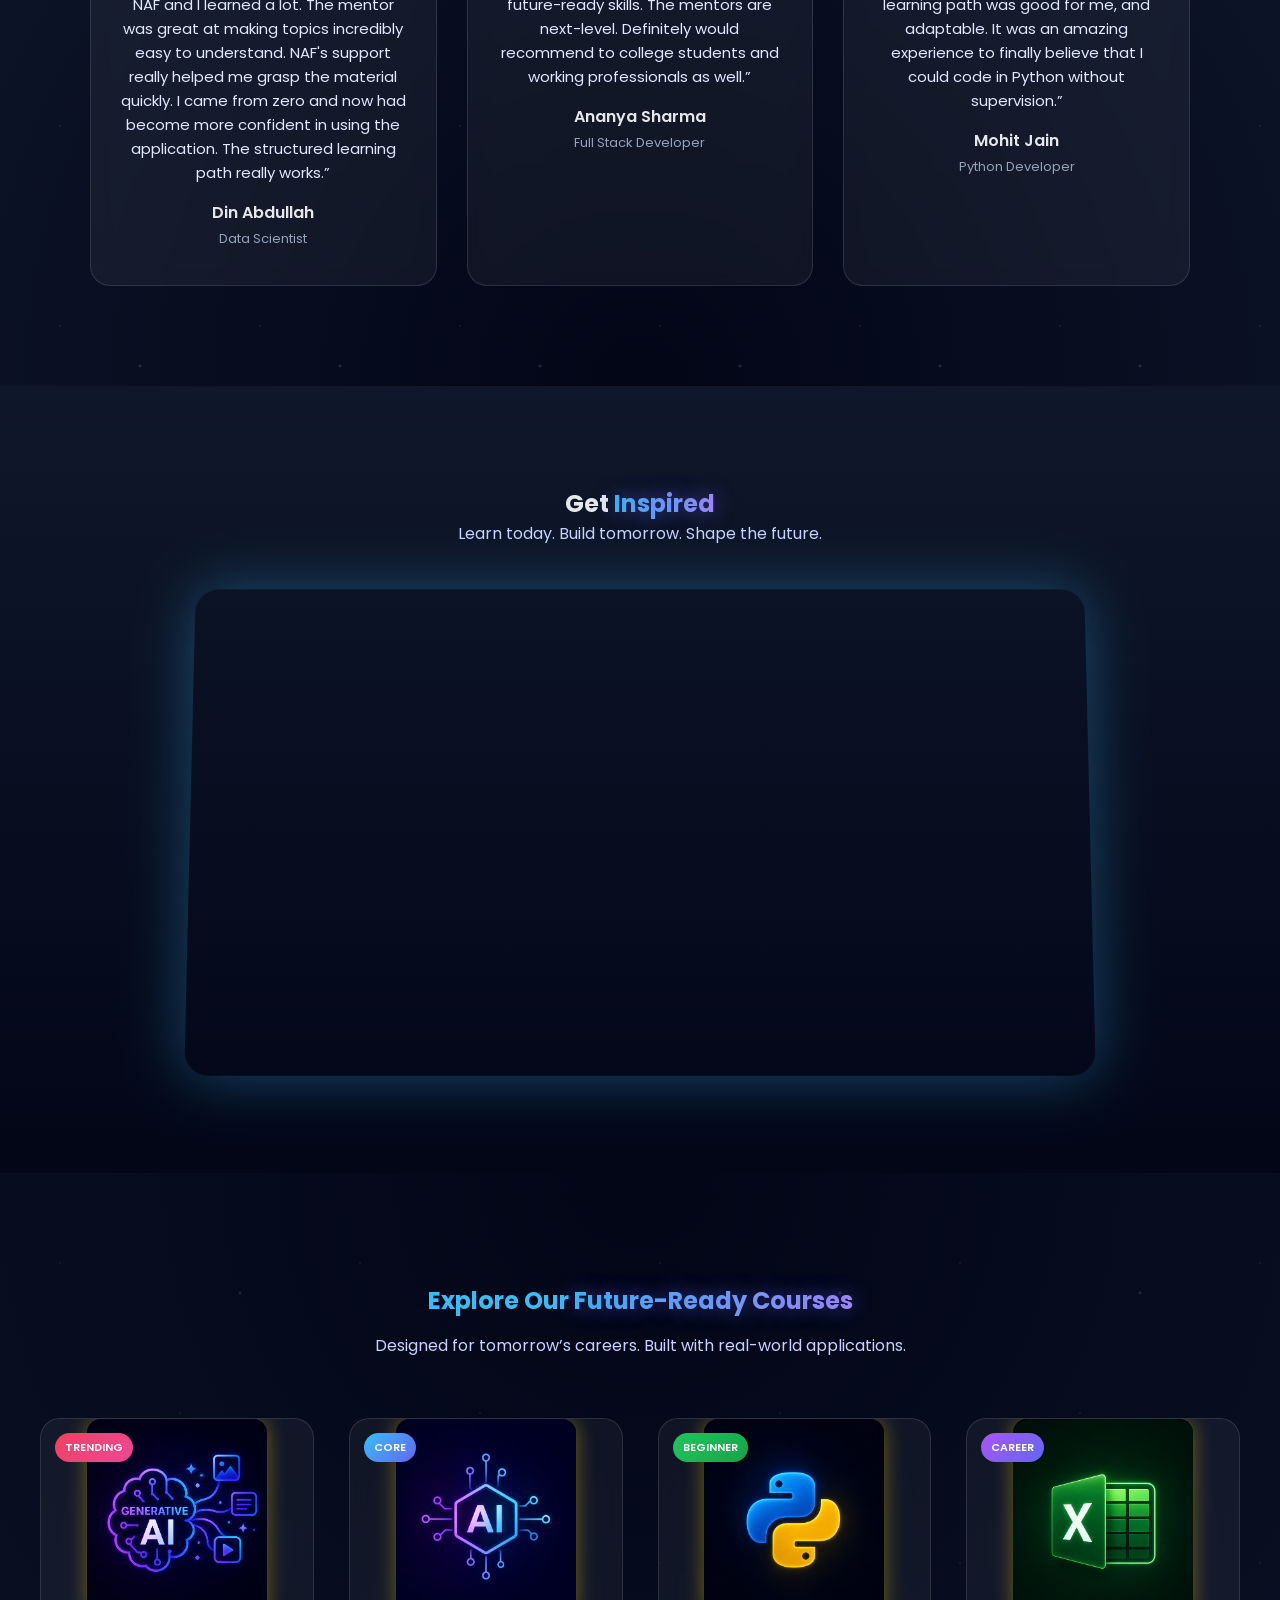
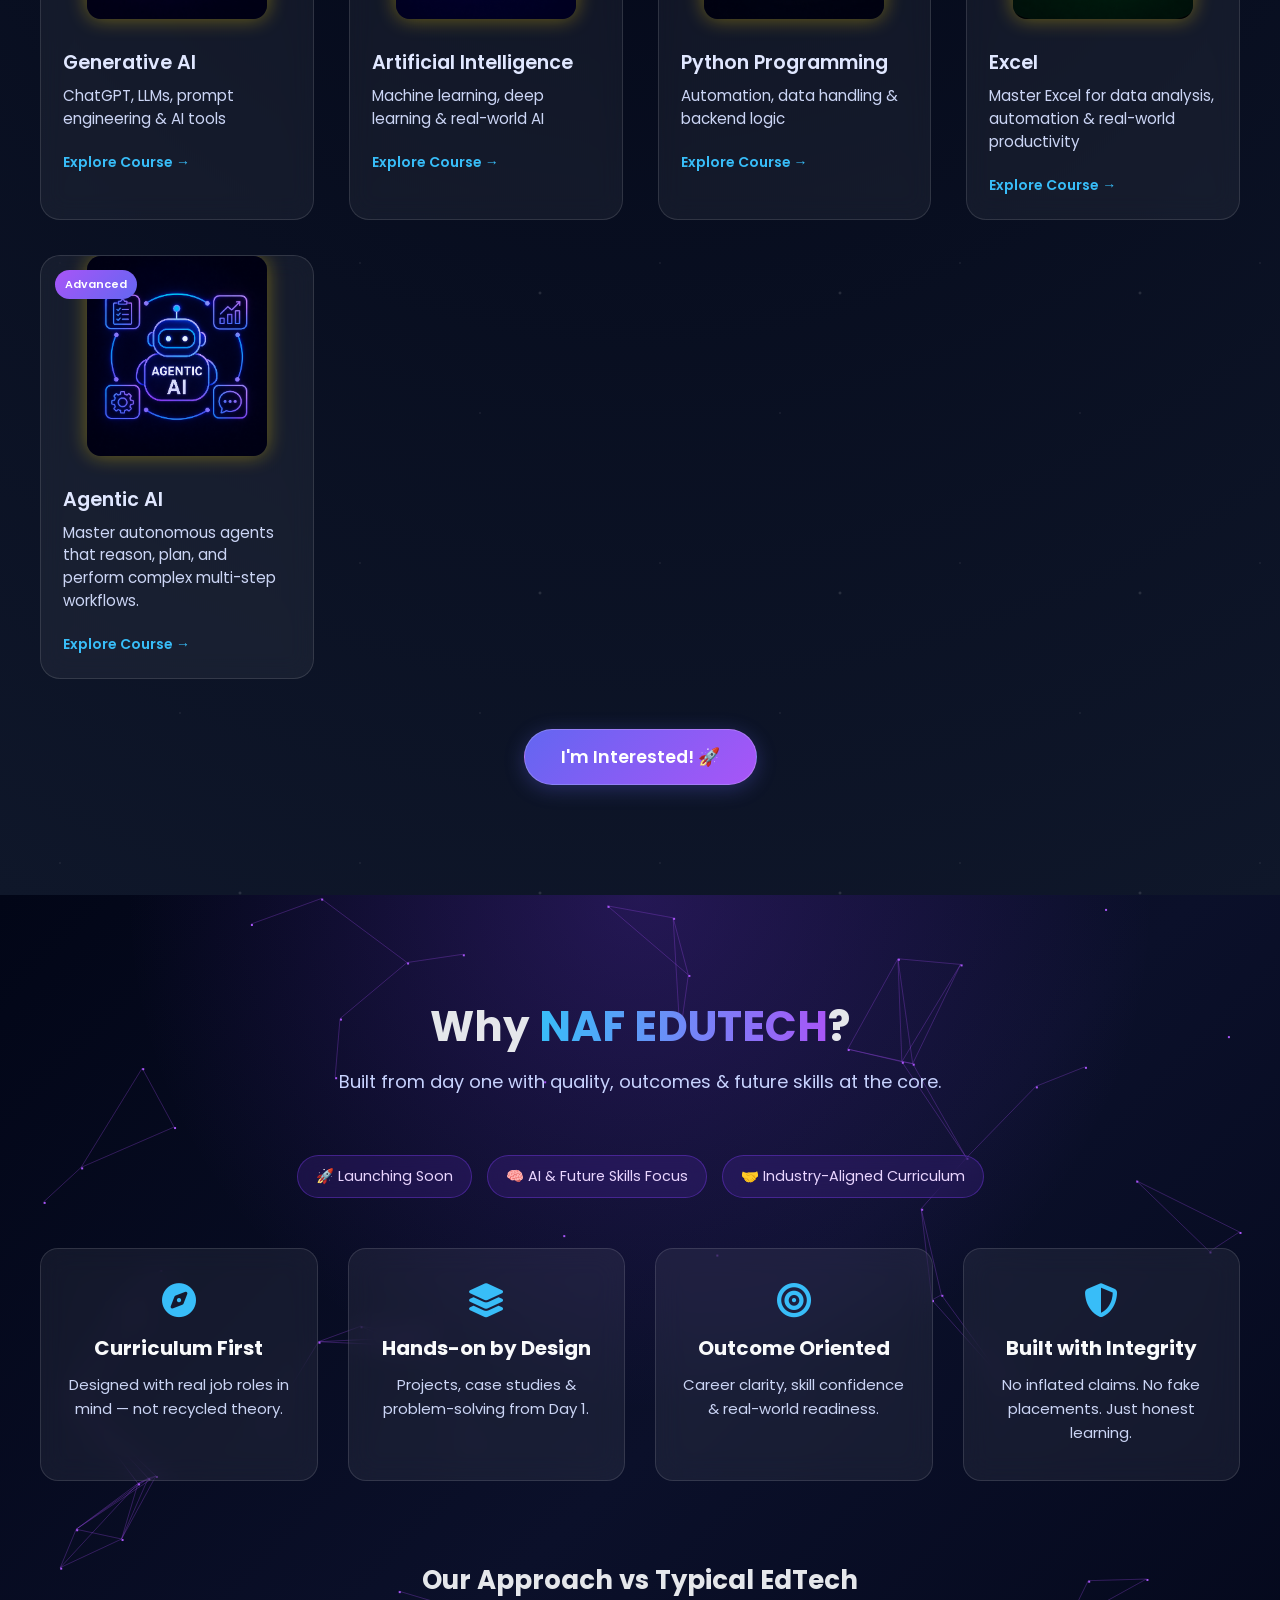
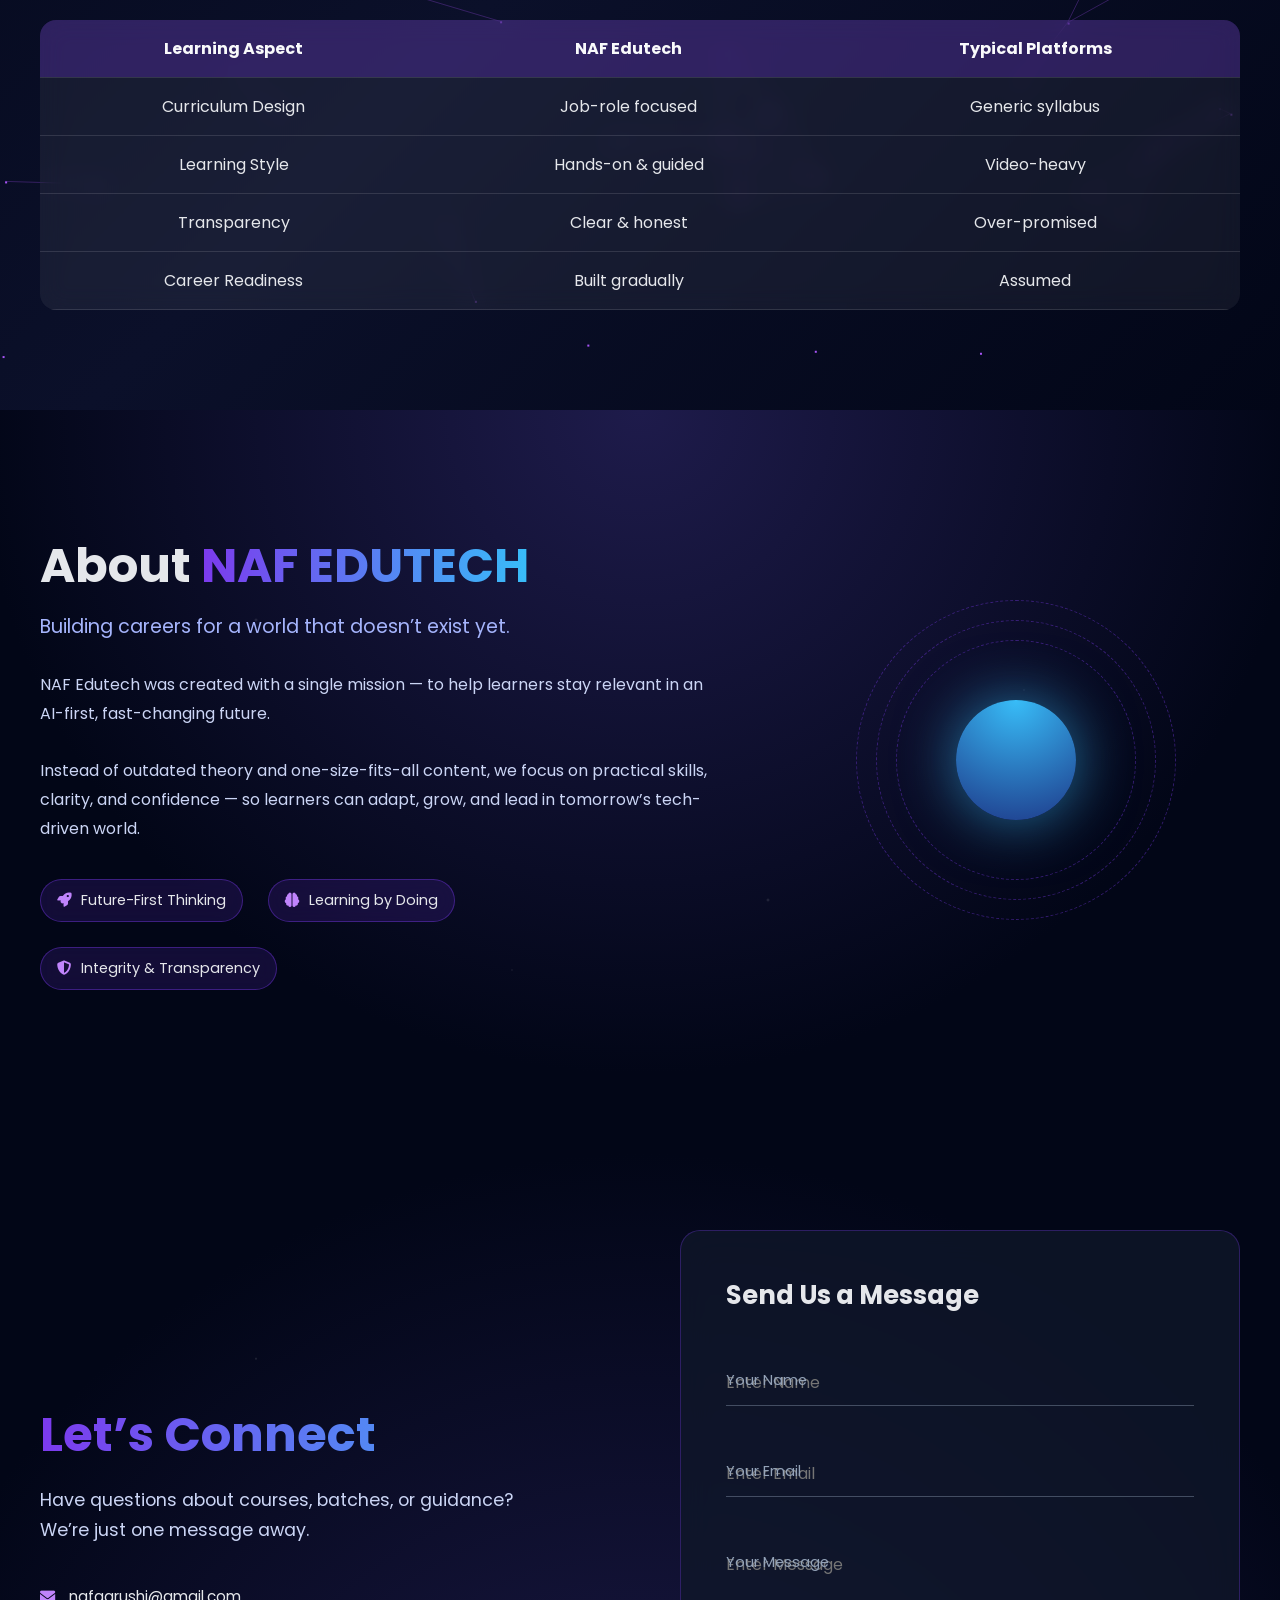
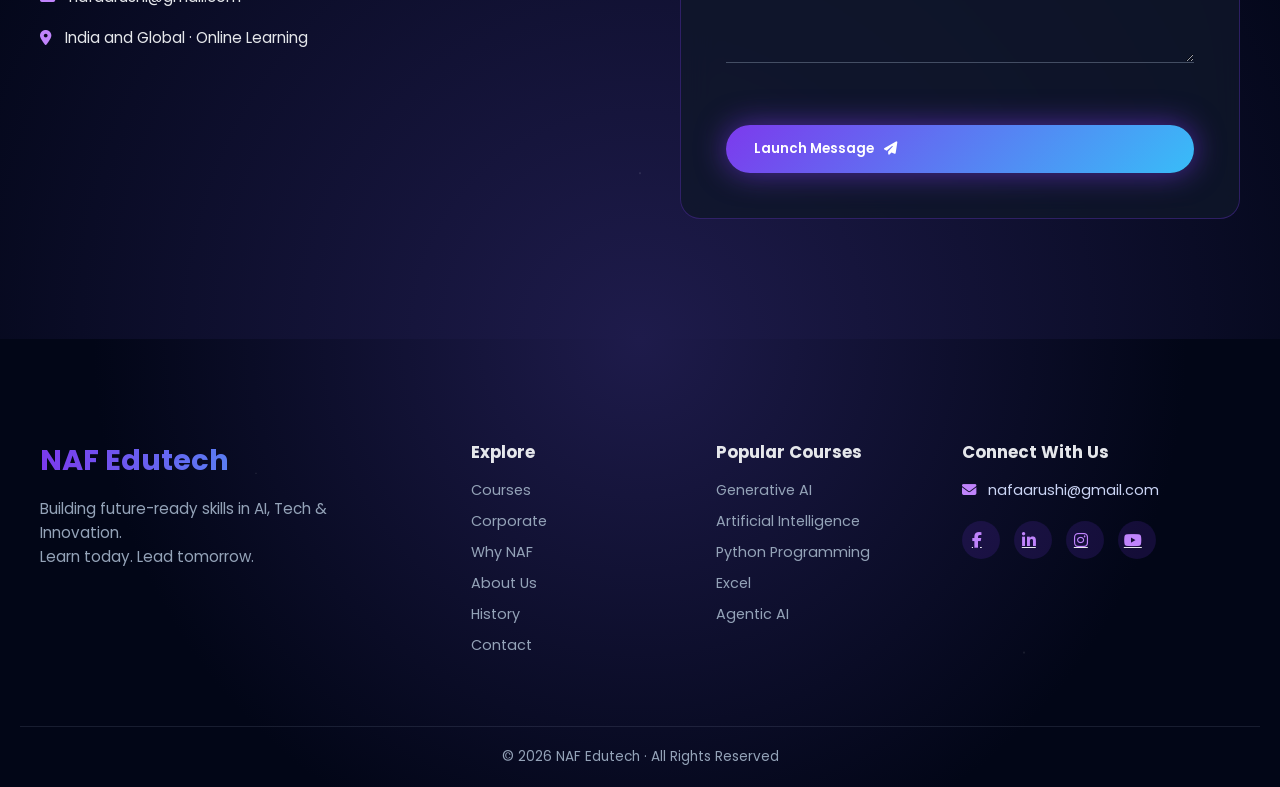
==== commit bdfd0572: "Added I'm Interested button linking to Google Form" ====
--- a/index.html
+++ b/index.html
@@ -231,102 +231,85 @@
       <!-- ================================================================================= -->
       <!-- COURSES -->
       <section class="courses courses-galaxy" id="courses" class="page-section">
-        <div class="container">
-          <h2 class="section-title">
-            Explore Our <span class="glow-text">Future-Ready Courses</span>
-          </h2>
-
-          <p class="section-subtitle">
-            Designed for tomorrow’s careers. Built with real-world applications.
-          </p>
-
-          <div class="course-grid">
-            <!-- Generative AI -->
-            <a href="courses/course-genai.html" class="course-card galaxy-card">
-              <div class="course-image">
-                <img
-                  src="./images/Generative_AI.png"
-                  alt="Generative AI course with neural networks and creative AI"
-                />
-                <span class="course-tag">TRENDING</span>
-              </div>
-              <div class="course-content">
-                <h3>Generative AI</h3>
-                <p>ChatGPT, LLMs, prompt engineering & AI tools</p>
-                <span class="course-cta">Explore Course →</span>
-              </div>
-            </a>
-
-            <!-- Artificial Intelligence -->
-            <a href="courses/course-ai.html" class="course-card galaxy-card">
-              <div class="course-image">
-                <img
-                  src="./images/ArtificialIntelligence_Course.png"
-                  alt="Artificial Intelligence neural network visualization"
-                />
-                <span class="course-tag blue">CORE</span>
-              </div>
-
-              <div class="course-content">
-                <h3>Artificial Intelligence</h3>
-                <p>Machine learning, deep learning & real-world AI</p>
-                <span class="course-cta">Explore Course →</span>
-              </div>
-            </a>
-
-            <!-- Python -->
-            <a href="courses/course-python.html" class="course-card galaxy-card">
-              <div class="course-image">
-                <img
-                  src="./images/Python_Logo.png"
-                  alt="Python programming language code on screen"
-                />
-                <span class="course-tag green">BEGINNER</span>
-              </div>
-              <div class="course-content">
-                <h3>Python Programming</h3>
-                <p>Automation, data handling & backend logic</p>
-                <span class="course-cta">Explore Course →</span>
-              </div>
-            </a>
-
-            <!-- Excel -->
-            <a href="courses/course-excel.html" class="course-card galaxy-card">
-              <div class="course-image">
-                <img
-                  src="./images/Excel_Logo.png"
-                  alt="Excel workspace with modern code editor"
-                />
-                <span class="course-tag purple">CAREER</span>
-              </div>
-              <div class="course-content">
-                <h3>Excel</h3>
-                <p>
-                  Master Excel for data analysis, automation & real-world
-                  productivity
-                </p>
-                <span class="course-cta">Explore Course →</span>
-              </div>
-            </a>
-
-            <!-- Agentic AI -->
-            <a href="courses/course-agenticai.html" class="galaxy-card">
-              <div class="course-image">
-                <img 
-    src="./images/Agentic_AI.png" 
-    alt="Futuristic autonomous technology and AI agents" 
-  />
-                <div class="course-tag purple">Advanced</div>
-              </div>
-              <div class="course-content">
-                <h3>Agentic AI</h3>
-                <p>Master autonomous agents that reason, plan, and perform complex multi-step workflows.</p>
-                <span class="course-cta">Explore Course →</span>
-              </div>
-            </a>
-          </div>
-        </div>
-      </section>
+  <div class="container">
+    <h2 class="section-title">
+      Explore Our <span class="glow-text">Future-Ready Courses</span>
+    </h2>
+
+    <p class="section-subtitle">
+      Designed for tomorrow’s careers. Built with real-world applications.
+    </p>
+
+    <div class="course-grid">
+      <a href="courses/course-genai.html" class="course-card galaxy-card">
+        <div class="course-image">
+          <img src="./images/Generative_AI.png" alt="Generative AI course with neural networks and creative AI" />
+          <span class="course-tag">TRENDING</span>
+        </div>
+        <div class="course-content">
+          <h3>Generative AI</h3>
+          <p>ChatGPT, LLMs, prompt engineering & AI tools</p>
+          <span class="course-cta">Explore Course →</span>
+        </div>
+      </a>
+
+      <a href="courses/course-ai.html" class="course-card galaxy-card">
+        <div class="course-image">
+          <img src="./images/ArtificialIntelligence_Course.png" alt="Artificial Intelligence neural network visualization" />
+          <span class="course-tag blue">CORE</span>
+        </div>
+        <div class="course-content">
+          <h3>Artificial Intelligence</h3>
+          <p>Machine learning, deep learning & real-world AI</p>
+          <span class="course-cta">Explore Course →</span>
+        </div>
+      </a>
+
+      <a href="courses/course-python.html" class="course-card galaxy-card">
+        <div class="course-image">
+          <img src="./images/Python_Logo.png" alt="Python programming language code on screen" />
+          <span class="course-tag green">BEGINNER</span>
+        </div>
+        <div class="course-content">
+          <h3>Python Programming</h3>
+          <p>Automation, data handling & backend logic</p>
+          <span class="course-cta">Explore Course →</span>
+        </div>
+      </a>
+
+      <a href="courses/course-excel.html" class="course-card galaxy-card">
+        <div class="course-image">
+          <img src="./images/Excel_Logo.png" alt="Excel workspace with modern code editor" />
+          <span class="course-tag purple">CAREER</span>
+        </div>
+        <div class="course-content">
+          <h3>Excel</h3>
+          <p>Master Excel for data analysis, automation & real-world productivity</p>
+          <span class="course-cta">Explore Course →</span>
+        </div>
+      </a>
+
+      <a href="courses/course-agenticai.html" class="course-card galaxy-card">
+        <div class="course-image">
+          <img src="./images/Agentic_AI.png" alt="Futuristic autonomous technology and AI agents" />
+          <div class="course-tag purple">Advanced</div>
+        </div>
+        <div class="course-content">
+          <h3>Agentic AI</h3>
+          <p>Master autonomous agents that reason, plan, and perform complex multi-step workflows.</p>
+          <span class="course-cta">Explore Course →</span>
+        </div>
+      </a>
+    </div>
+
+    <div class="courses-action-wrapper">
+      <a href="https://forms.gle/dXu8zqrbSgpEMov6A" target="_blank" class="interested-btn">
+        I'm Interested! 🚀
+      </a>
+    </div>
+
+  </div>
+</section>
 
       <!-- ================================================================================= -->
 
--- a/css/style.css
+++ b/css/style.css
@@ -978,7 +978,7 @@
 }
 
 /* Spiritual Course Card */
-.spiritual-card {
+/* .spiritual-card {
   display: flex;
   gap: 20px;
   padding: 24px;
@@ -992,7 +992,7 @@
   backdrop-filter: blur(10px);
   color: #fff;
   box-shadow: 0 0 25px rgba(138, 43, 226, 0.3);
-}
+} */
 
 .course-text {
   flex: 1;
@@ -1027,6 +1027,41 @@
   background: linear-gradient(90deg, #ffcc70, #ff8177);
   cursor: pointer;
   font-weight: 600;
+}
+
+/* INTERESTED ACTION BUTTON */
+.courses-action-wrapper {
+  margin-top: 50px;
+  display: flex;
+  justify-content: center;
+  position: relative;
+  z-index: 5;
+}
+
+.interested-btn {
+  display: inline-block;
+  padding: 14px 36px;
+  font-size: 1.1rem;
+  font-weight: 600;
+  color: #ffffff;
+  text-decoration: none;
+  background: linear-gradient(135deg, #6366f1, #a855f7);
+  border: 1px solid rgba(255, 255, 255, 0.2);
+  border-radius: 50px;
+  box-shadow: 0 4px 20px rgba(99, 102, 241, 0.3);
+  transition: all 0.3s cubic-bezier(0.4, 0, 0.2, 1);
+  cursor: pointer;
+}
+
+.interested-btn:hover {
+  transform: translateY(-4px);
+  background: linear-gradient(135deg, #4f46e5, #9333ea);
+  box-shadow: 0 0 30px rgba(168, 85, 247, 0.6);
+  border-color: rgba(255, 255, 255, 0.4);
+}
+
+.interested-btn:active {
+  transform: translateY(-1px);
 }
 /* ======================================================= */
 
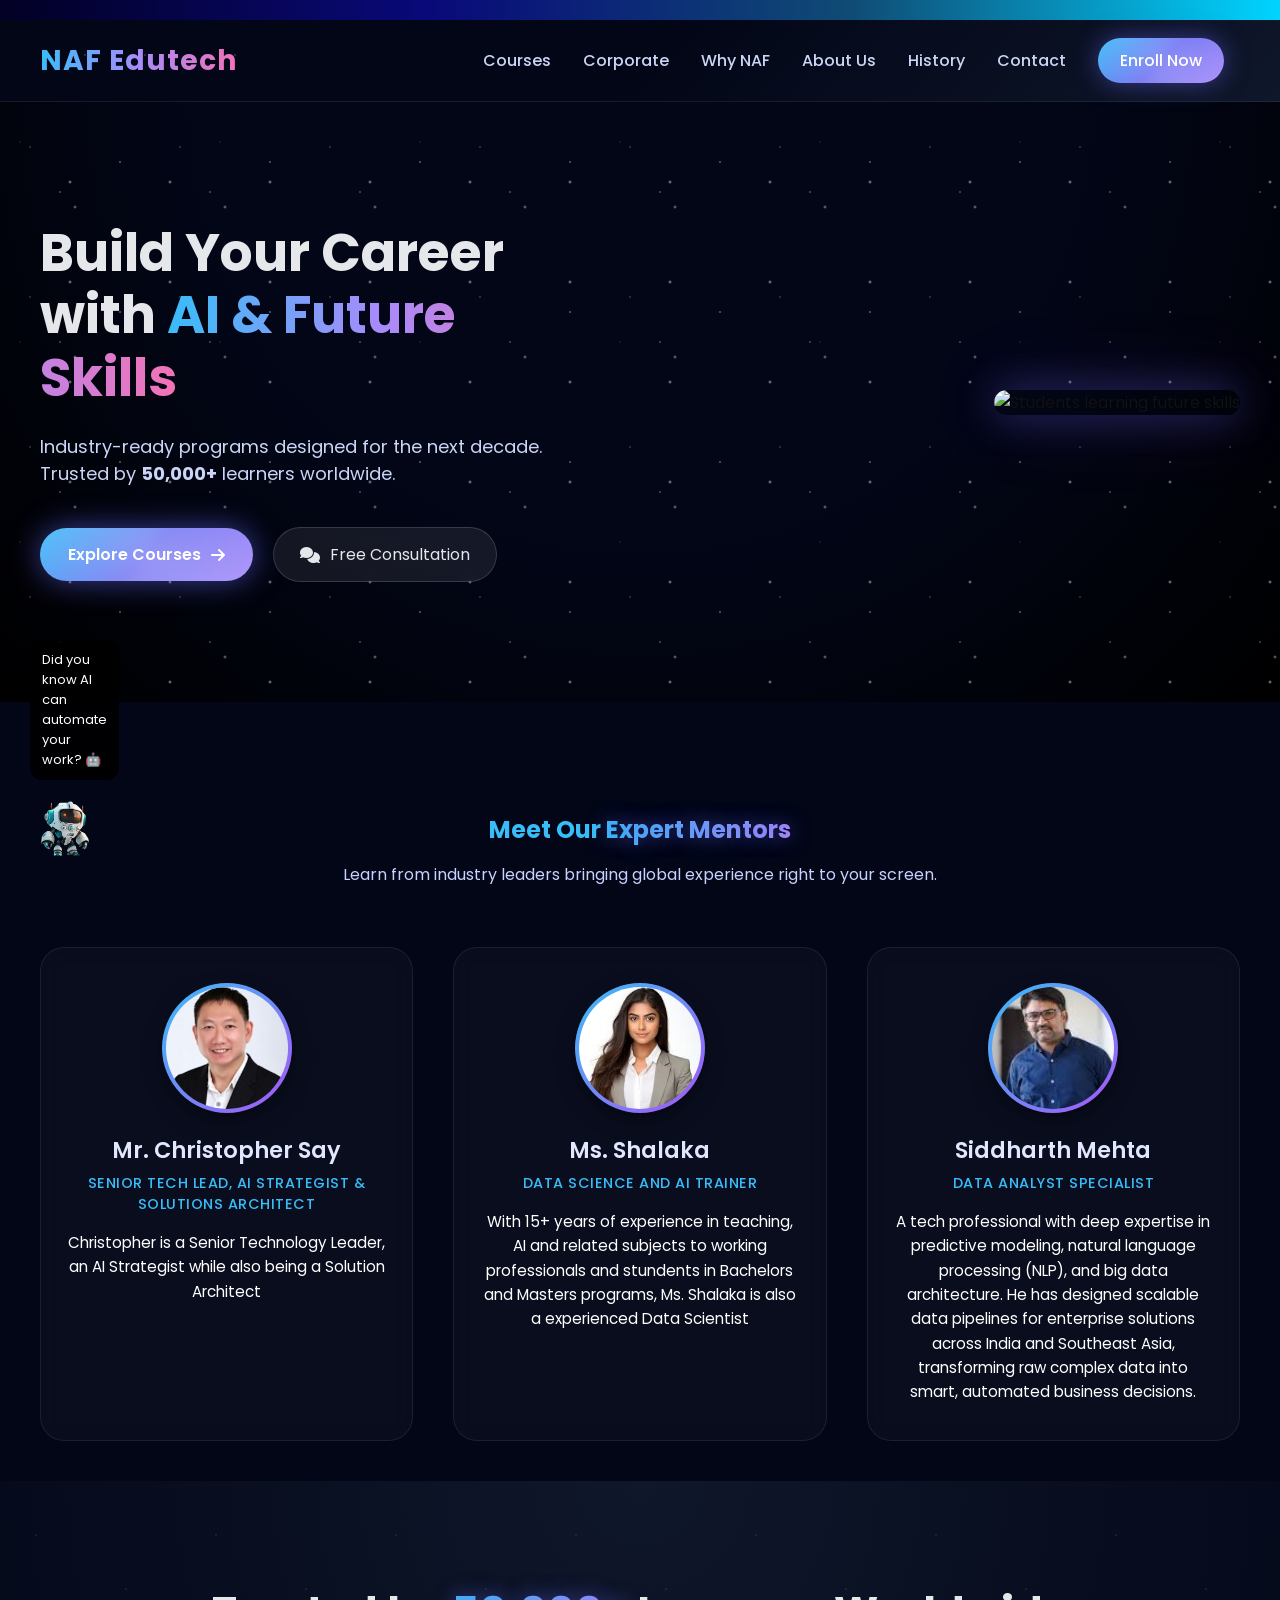
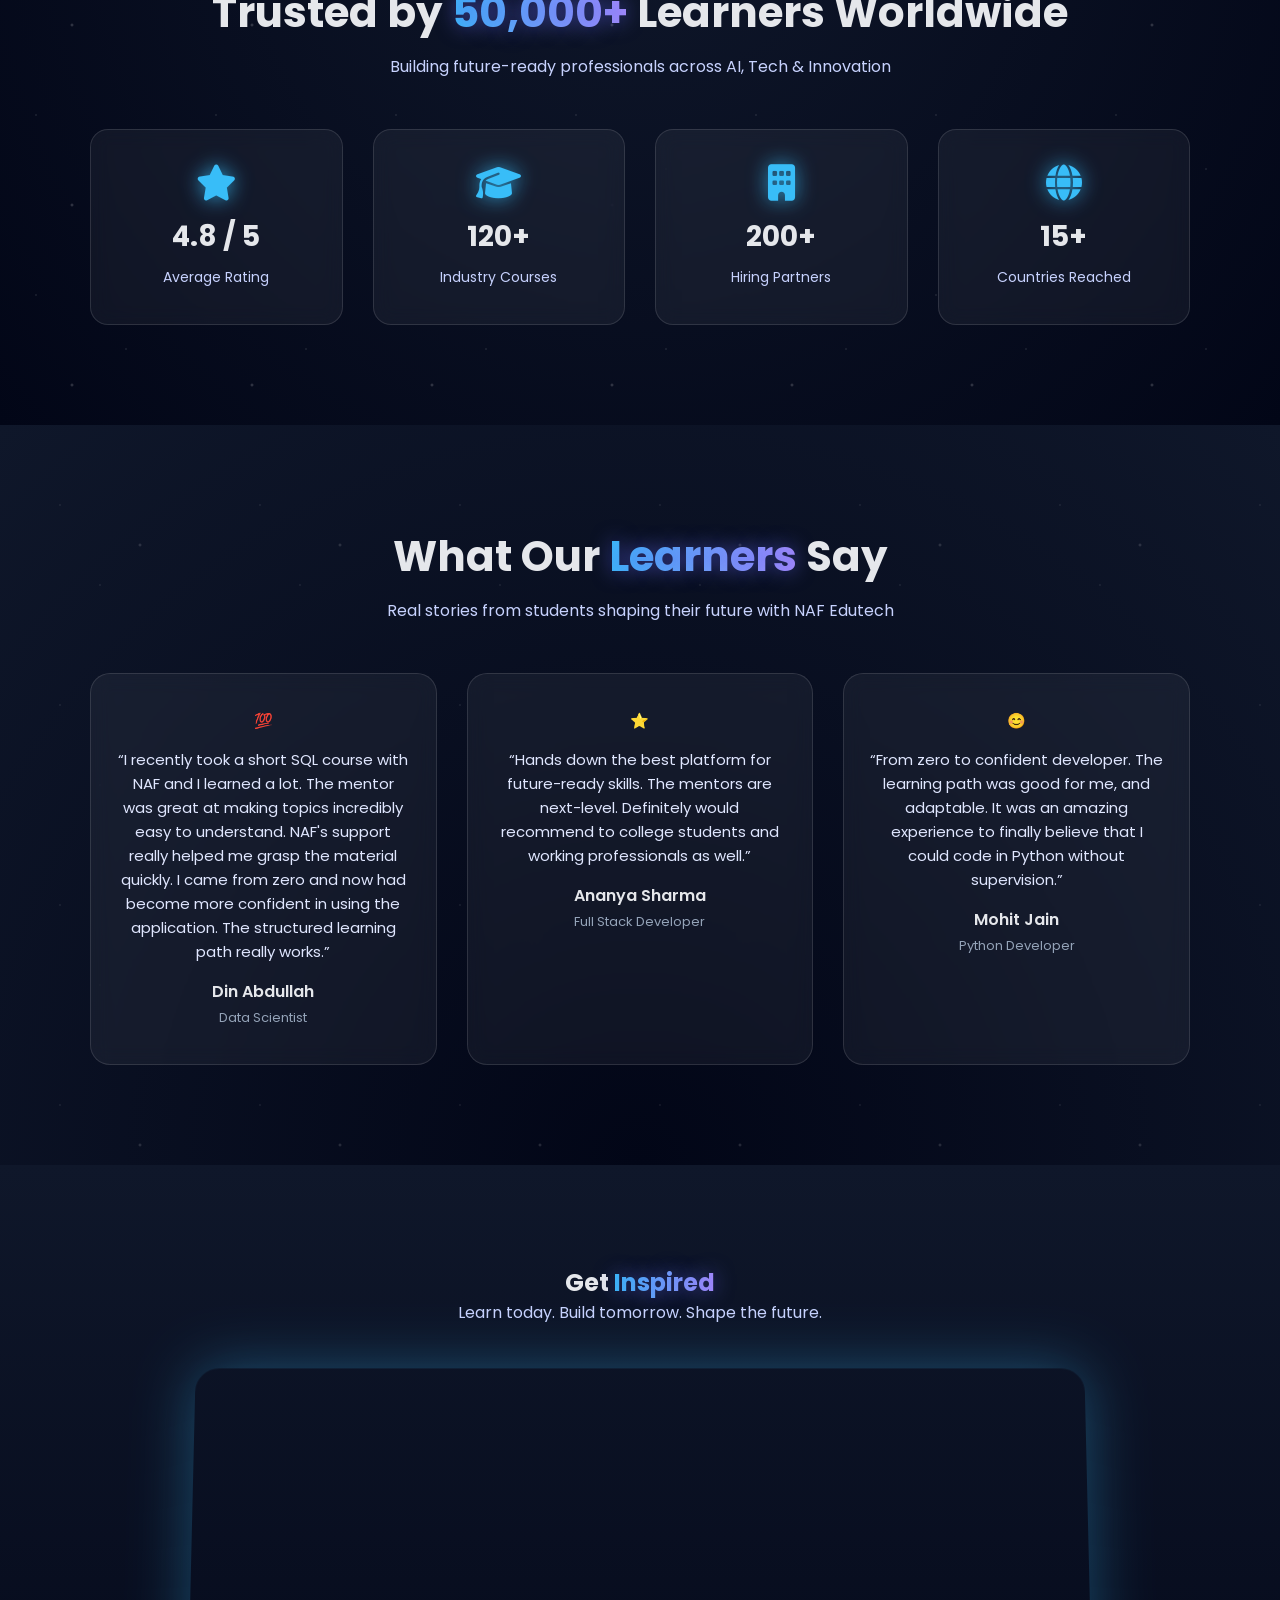
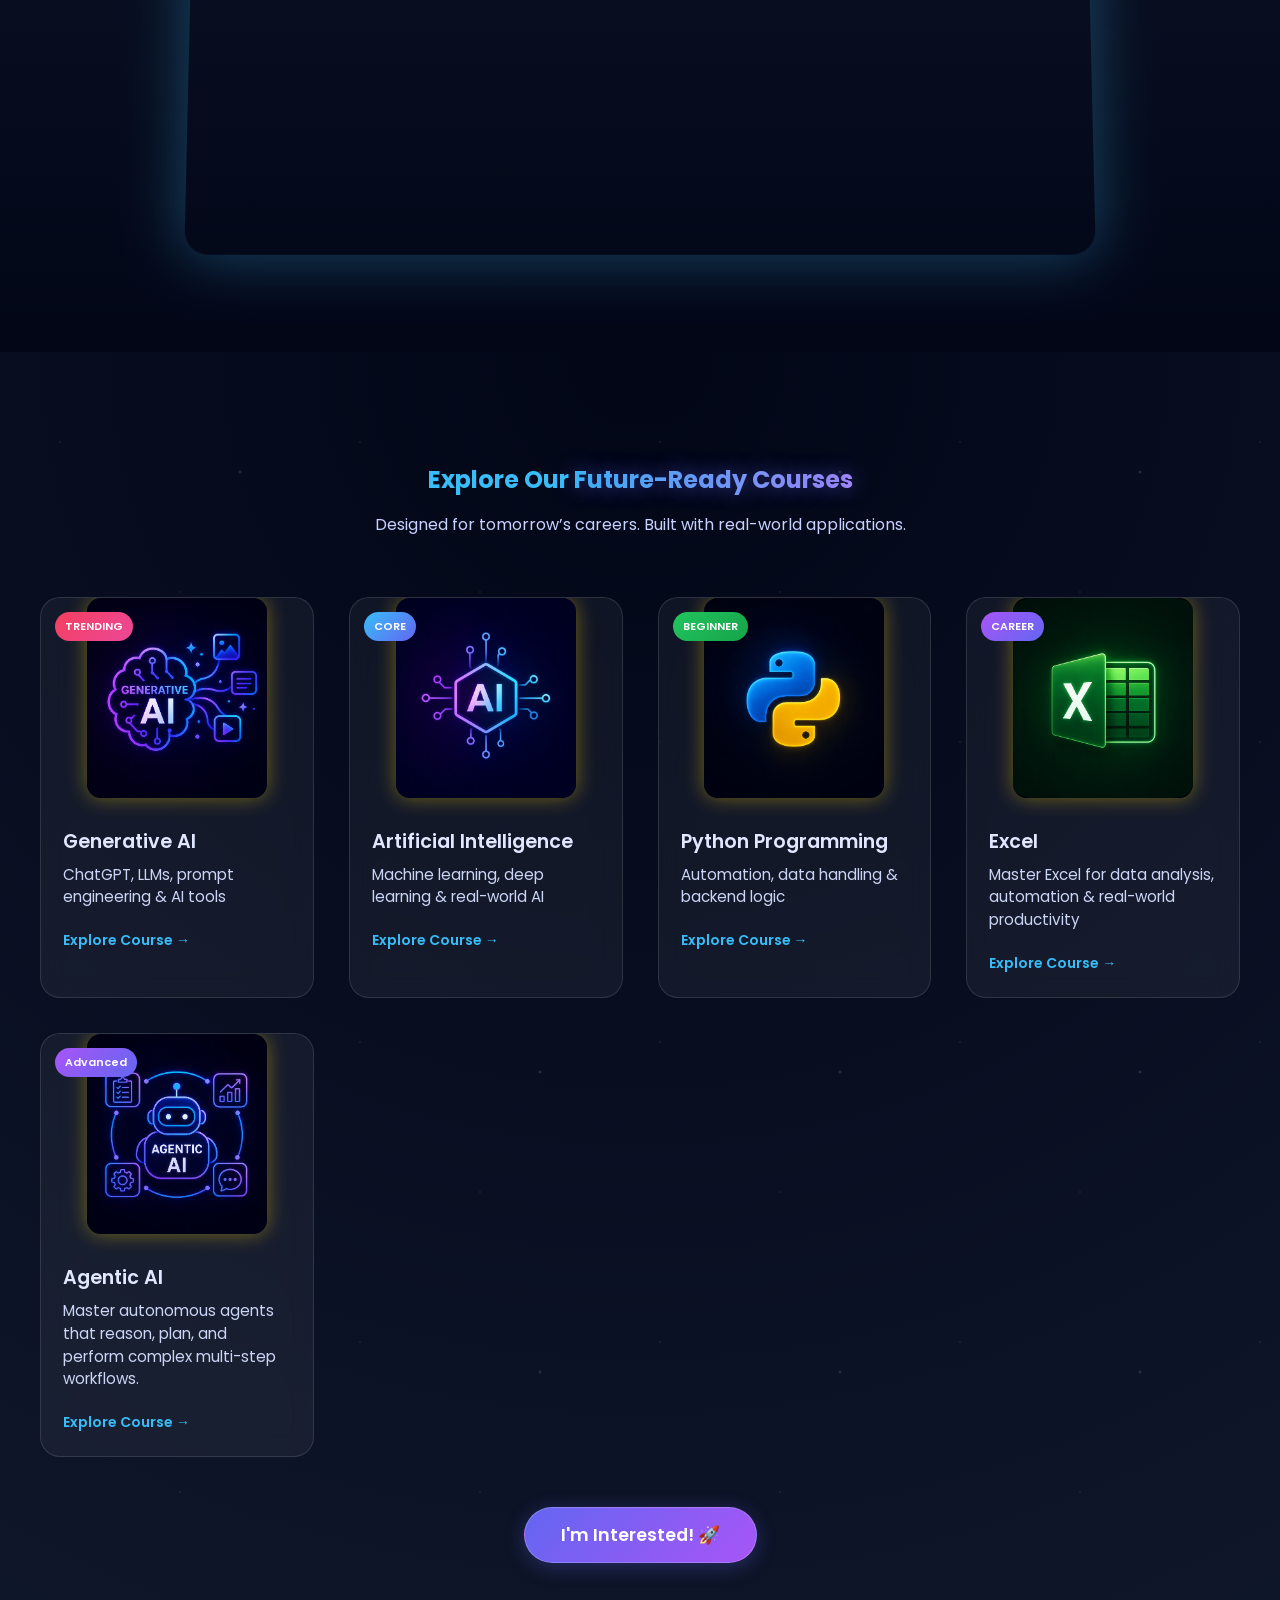
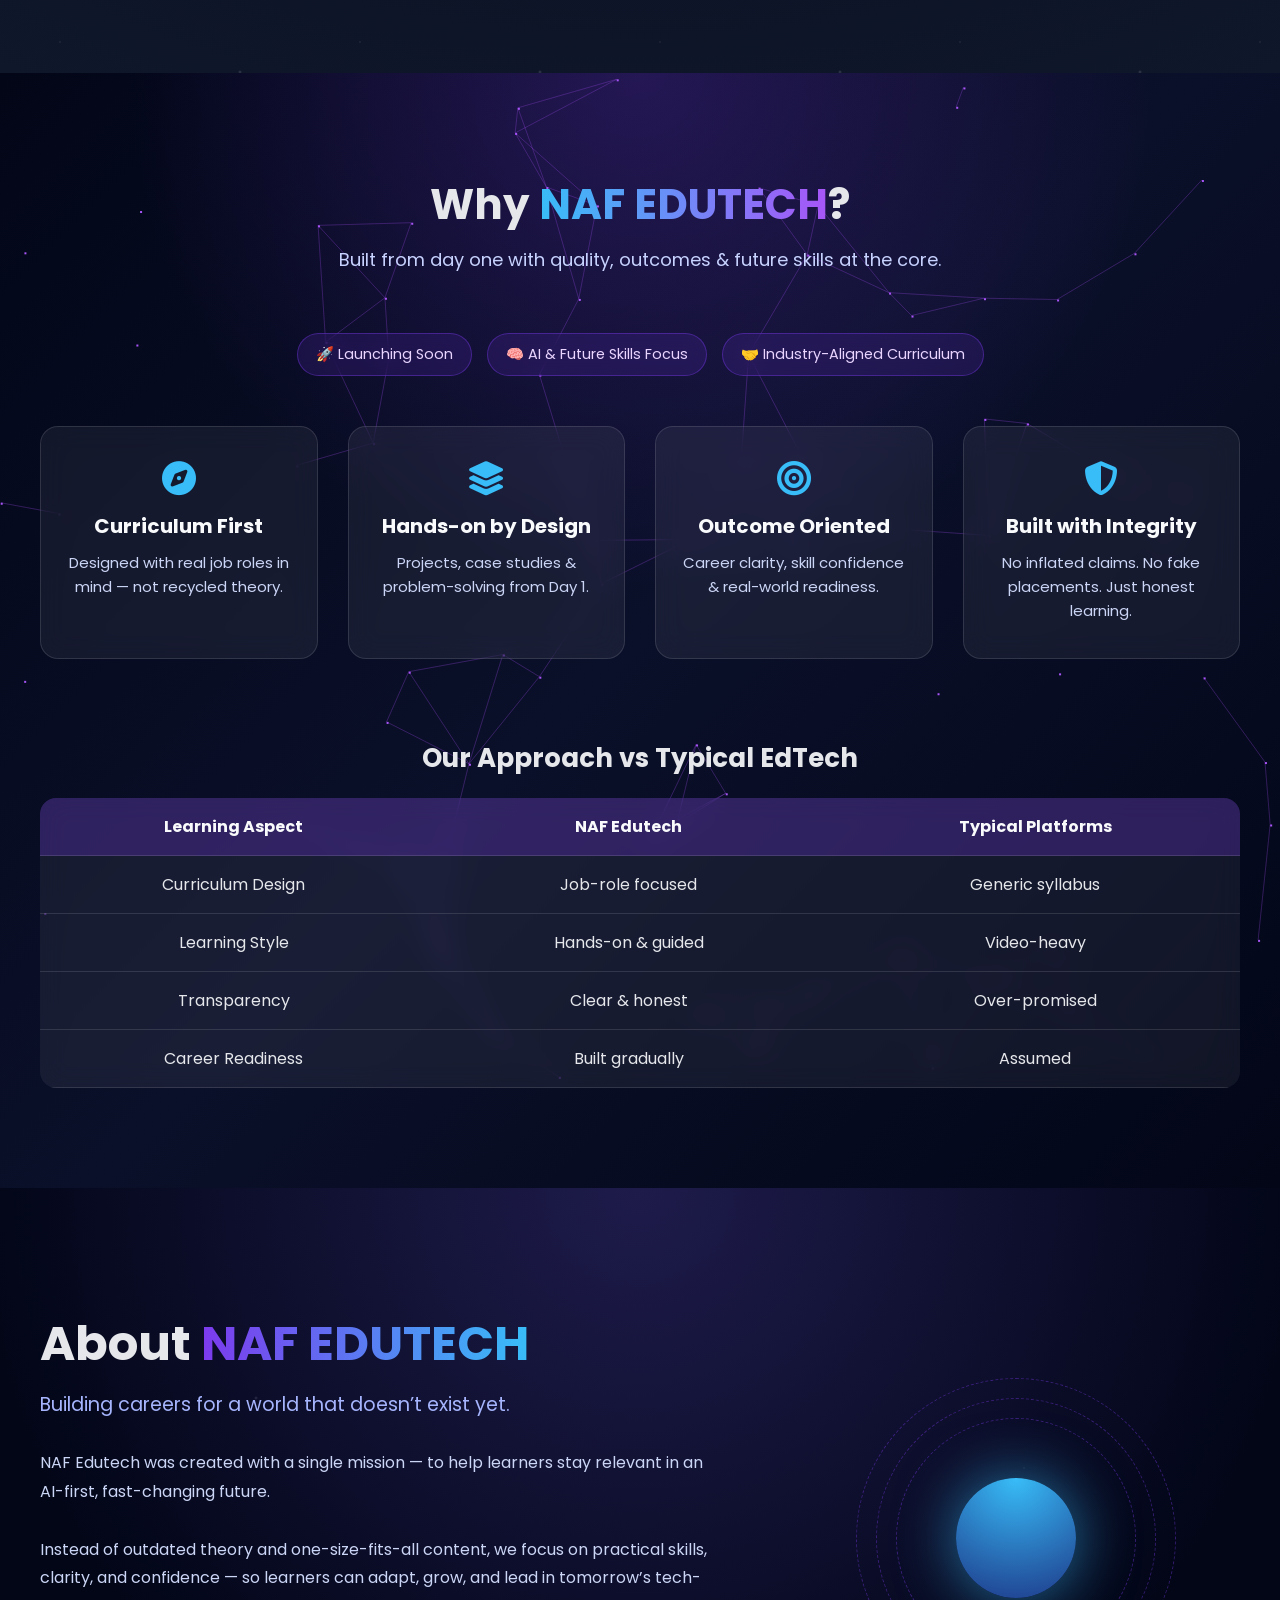
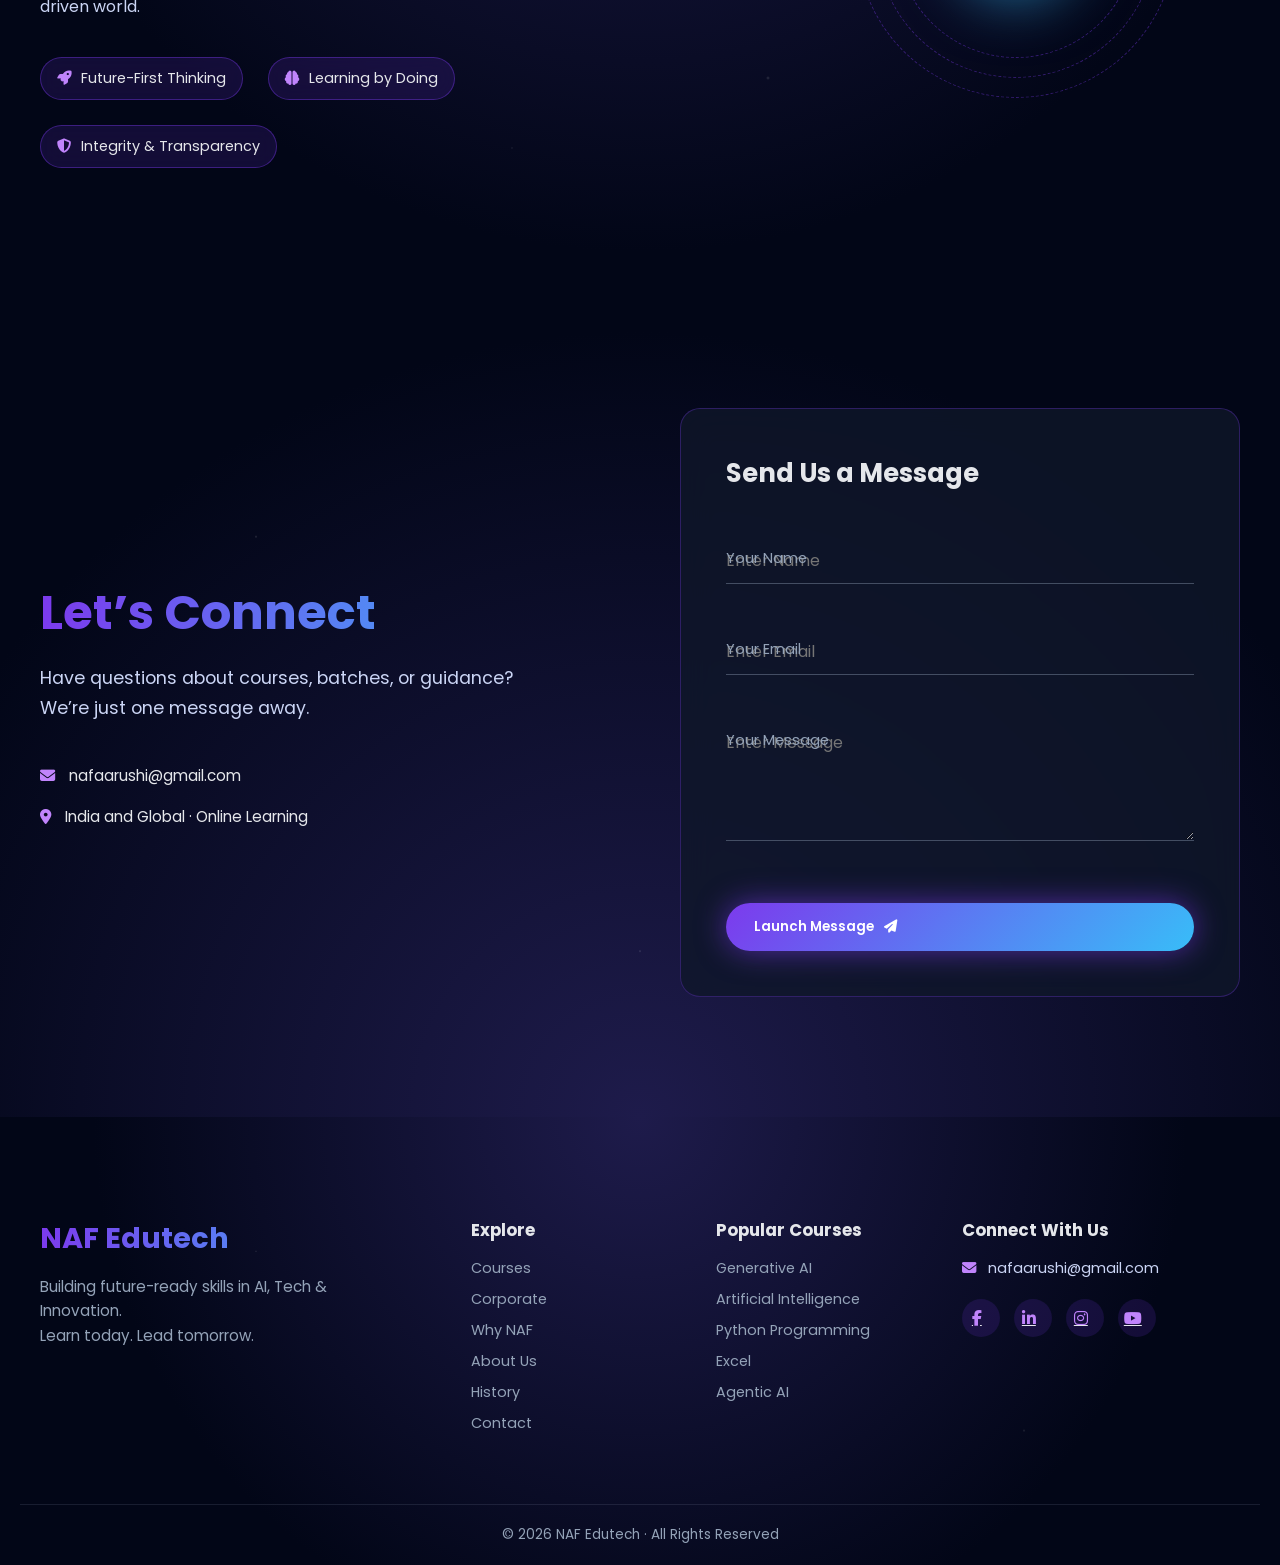
==== commit fb267f86: "Added staff section and updated staff 3 bio with realistic image" ====
--- a/index.html
+++ b/index.html
@@ -118,7 +118,59 @@
       </section>
 
       <!-- ------------------------------------------------------------- -->
-
+      <!-- Staff -->
+       <section class="staff-section" id="team">
+  <div class="container">
+    <h2 class="section-title">
+      Meet Our <span class="glow-text">Expert Mentors</span>
+    </h2>
+    <p class="section-subtitle">
+      Learn from industry leaders bringing global experience right to your screen.
+    </p>
+
+    <div class="staff-grid">
+      <div class="staff-card">
+        <div class="staff-avatar-wrapper">
+          <img src="./images/staff1.jpg" alt="Team Member Name" class="staff-avatar" />
+        </div>
+        <div class="staff-info">
+          <h3>Mr. Christopher Say</h3>
+          <span class="staff-role">Senior Tech Lead, AI Strategist & Solutions Architect</span>
+          <p class="staff-bio">
+            Christopher is a Senior Technology Leader, an AI Strategist while also being a Solution Architect
+          </p>
+        </div>
+      </div>
+
+      <div class="staff-card">
+        <div class="staff-avatar-wrapper">
+          <img src="./images/staff2.jpg" alt="Team Member Name" class="staff-avatar" />
+        </div>
+        <div class="staff-info">
+          <h3>Ms. Shalaka</h3>
+          <span class="staff-role">Data Science and AI Trainer</span>
+          <p class="staff-bio">
+            With 15+ years of experience in teaching, AI and related subjects to working professionals and stundents in Bachelors and Masters programs, Ms. Shalaka is also a experienced Data Scientist
+          </p>
+        </div>
+      </div>
+
+      <div class="staff-card">
+        <div class="staff-avatar-wrapper">
+          <img src="./images/staff3.jpg" alt="Team Member Name" class="staff-avatar" />
+        </div>
+        <div class="staff-info">
+          <h3>Siddharth Mehta</h3>
+          <span class="staff-role">Data Analyst Specialist</span>
+          <p class="staff-bio">
+            A tech professional with deep expertise in predictive modeling, natural language processing (NLP), and big data architecture. He has designed scalable data pipelines for enterprise solutions across India and Southeast Asia, transforming raw complex data into smart, automated business decisions.
+          </p>
+        </div>
+      </div>
+    </div>
+  </div>
+</section>
+       <!-- ================================================================== -->
       <!-- TRUST -->
       <section
         class="trust trust-galaxy"
--- a/css/style.css
+++ b/css/style.css
@@ -1067,146 +1067,90 @@
 
 /* STAFF SECTION */
 /* STAFF SECTION */
+
 .staff-section {
-  position: relative;
-  padding: 100px 20px;
-  background:
-    radial-gradient(
-      circle at 20% 10%,
-      rgba(88, 28, 135, 0.18),
-      transparent 45%
-    ),
-    radial-gradient(
-      circle at 80% 80%,
-      rgba(37, 99, 235, 0.12),
-      transparent 50%
-    ),
-    linear-gradient(180deg, #020617 0%, #050816 60%, #020617 100%);
-  overflow: hidden;
-}
-
-/* Continuity Overlay */
-.staff-section::before {
-  content: "";
-  position: absolute;
-  top: 0;
-  left: 0;
-  width: 100%;
-  height: 80px;
-  background: linear-gradient(to bottom, rgba(2, 6, 23, 1), rgba(2, 6, 23, 0));
-  pointer-events: none;
-  z-index: 1;
-}
-
-/* Consistent container */
+  padding: 110px 20px 40px 20px; /* Kept bottom padding smaller since courses section follows */
+  background: #020617; /* Matches the top dark blend of the galaxy bg */
+  position: relative;
+  z-index: 2;
+}
+
 .staff-section .container {
   max-width: 1200px;
   margin: auto;
   text-align: center;
 }
 
-/* Title consistency */
-.staff-section .section-title {
-  font-size: 2.4rem;
-  font-weight: 700;
-  color: #ffffff;
-  margin-bottom: 12px;
-}
-
-.staff-subtitle {
-  color: #c9b6ff;
-  font-size: 1rem;
-  margin-bottom: 60px;
-}
-
-/* GRID */
+/* Equal Spacing Grid Layout */
 .staff-grid {
   display: grid;
-  grid-template-columns: repeat(auto-fit, minmax(240px, 1fr));
+  grid-template-columns: repeat(auto-fit, minmax(280px, 1fr));
   gap: 40px;
-}
-
-/* CARD */
+  justify-content: center;
+  margin-top: 20px;
+}
+
+/* Glassmorphic Staff Cards */
 .staff-card {
-  background: rgba(255, 255, 255, 0.07);
+  background: rgba(255, 255, 255, 0.03);
+  border-radius: 24px;
+  border: 1px solid rgba(255, 255, 255, 0.08);
+  padding: 35px 25px;
   backdrop-filter: blur(12px);
-  border-radius: 20px;
-  padding: 35px 25px;
-  border: 1px solid rgba(255, 255, 255, 0.15);
-  transition:
-    transform 0.4s ease,
-    box-shadow 0.4s ease;
-  position: relative;
-}
-
-.staff-card::before {
-  content: "";
-  position: absolute;
-  inset: 0;
-  border-radius: 20px;
-  background: linear-gradient(
-    120deg,
-    transparent,
-    rgba(180, 120, 255, 0.35),
-    transparent
-  );
-  opacity: 0;
-  transition: opacity 0.4s ease;
-}
-
-.staff-card:hover::before {
-  opacity: 1;
+  transition: transform 0.4s ease, box-shadow 0.4s ease;
+  display: flex;
+  flex-direction: column;
+  align-items: center;
 }
 
 .staff-card:hover {
-  transform: translateY(-12px) scale(1.04);
-  box-shadow: 0 0 40px rgba(160, 80, 255, 0.45);
-}
-
-/* IMAGE */
-.staff-card img {
-  width: 120px;
-  height: 120px;
+  transform: translateY(-10px);
+  box-shadow: 0 15px 35px rgba(168, 85, 247, 0.2); /* Soft purple glow matching your theme */
+  border-color: rgba(255, 255, 255, 0.18);
+}
+
+/* Avatar Frame styling */
+.staff-avatar-wrapper {
+  width: 130px;
+  height: 130px;
+  border-radius: 50%;
+  padding: 4px;
+  background: linear-gradient(135deg, #38bdf8, #a855f7); /* Blue to purple theme gradient border */
+  margin-bottom: 20px;
+  box-shadow: 0 8px 20px rgba(0, 0, 0, 0.4);
+}
+
+.staff-avatar {
+  width: 100%;
+  height: 100%;
+  border-radius: 50%;
   object-fit: cover;
-  border-radius: 50%;
-  margin-bottom: 18px;
-  border: 3px solid rgba(190, 130, 255, 0.7);
-}
-
-/* TEXT */
-.staff-card h3 {
-  font-size: 1.25rem;
-  color: #ffffff;
+  background: #0f172a; /* Fallback color before images load */
+}
+
+/* Content Layout inside Card */
+.staff-info h3 {
+  font-size: 1.4rem;
+  font-weight: 600;
+  color: #e0e7ff;
   margin-bottom: 6px;
 }
 
-.staff-card span {
+.staff-role {
+  display: block;
+  font-size: 0.9rem;
+  font-weight: 500;
+  color: #38bdf8; /* Accent light blue color */
+  margin-bottom: 16px;
+  text-transform: uppercase;
+  letter-spacing: 0.5px;
+}
+
+.staff-info p {
   font-size: 0.95rem;
-  color: #d1b3ff;
-  display: flex;
-  align-items: center;
-  justify-content: center;
-  gap: 8px;
-}
-
-/* STAR PARTICLES */
-.staff-stars {
-  position: absolute;
-  inset: 0;
-  background-image: radial-gradient(white 1px, transparent 1px);
-  background-size: 90px 90px;
-  opacity: 0.08;
-  animation: staffStars 60s linear infinite;
-  pointer-events: none;
-}
-
-@keyframes staffStars {
-  from {
-    background-position: 0 0;
-  }
-  to {
-    background-position: -1000px 600px;
-  }
+  color: #ffffff !important; /* Forces pure white text */
+  line-height: 1.6;
+  margin: 0;
 }
 /* ============================================================= */
 
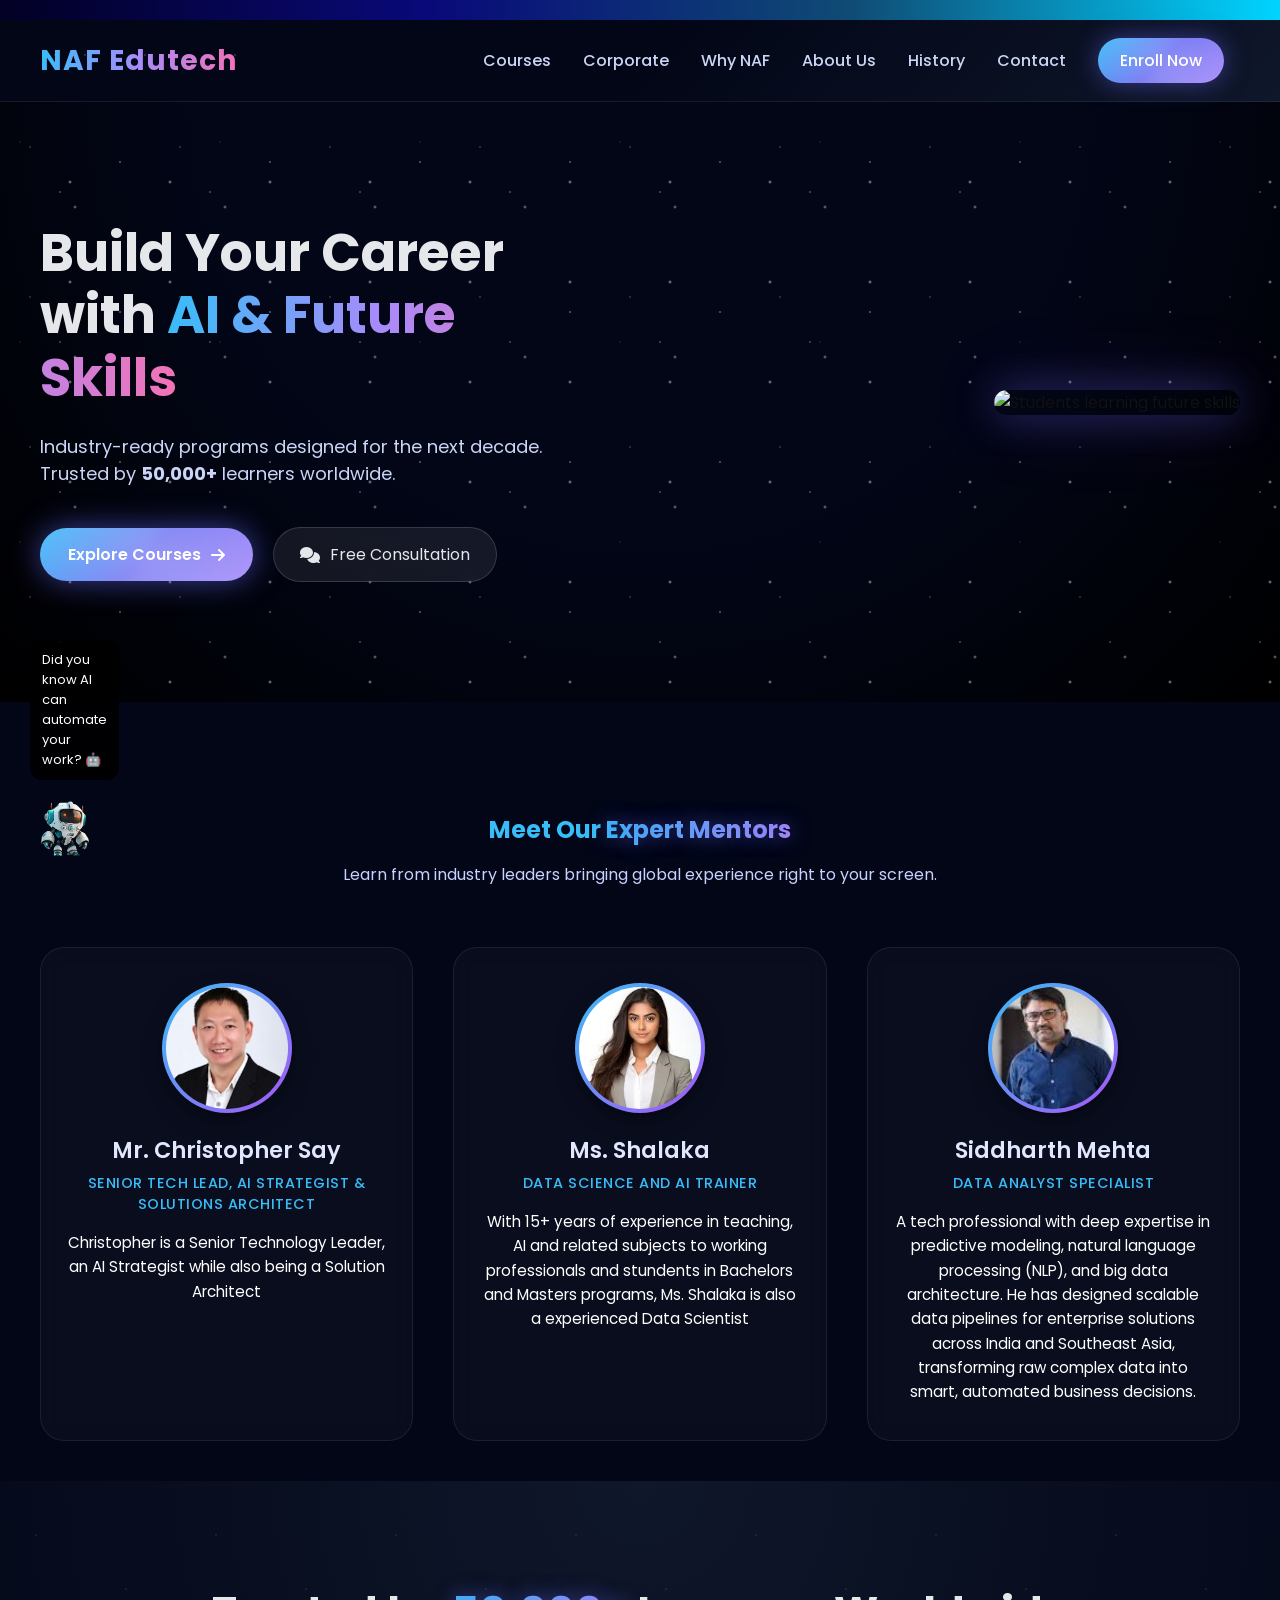
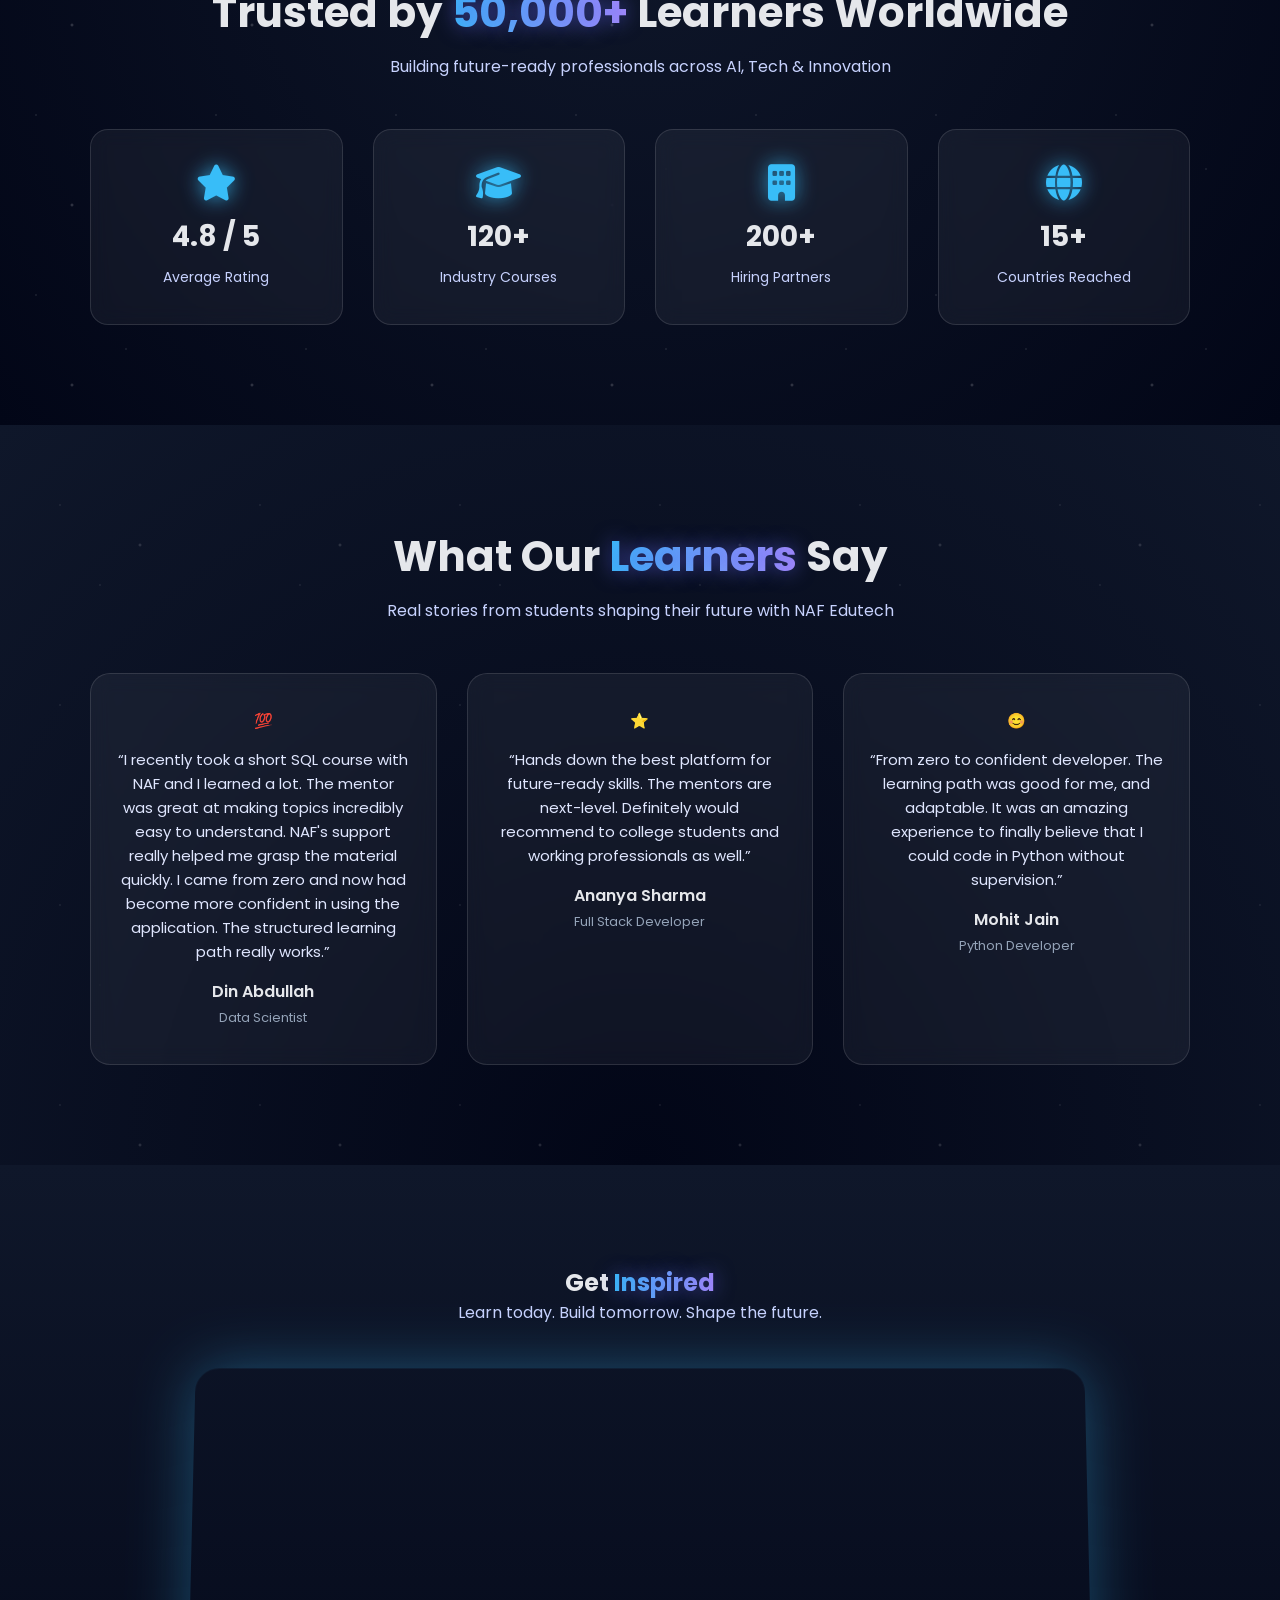
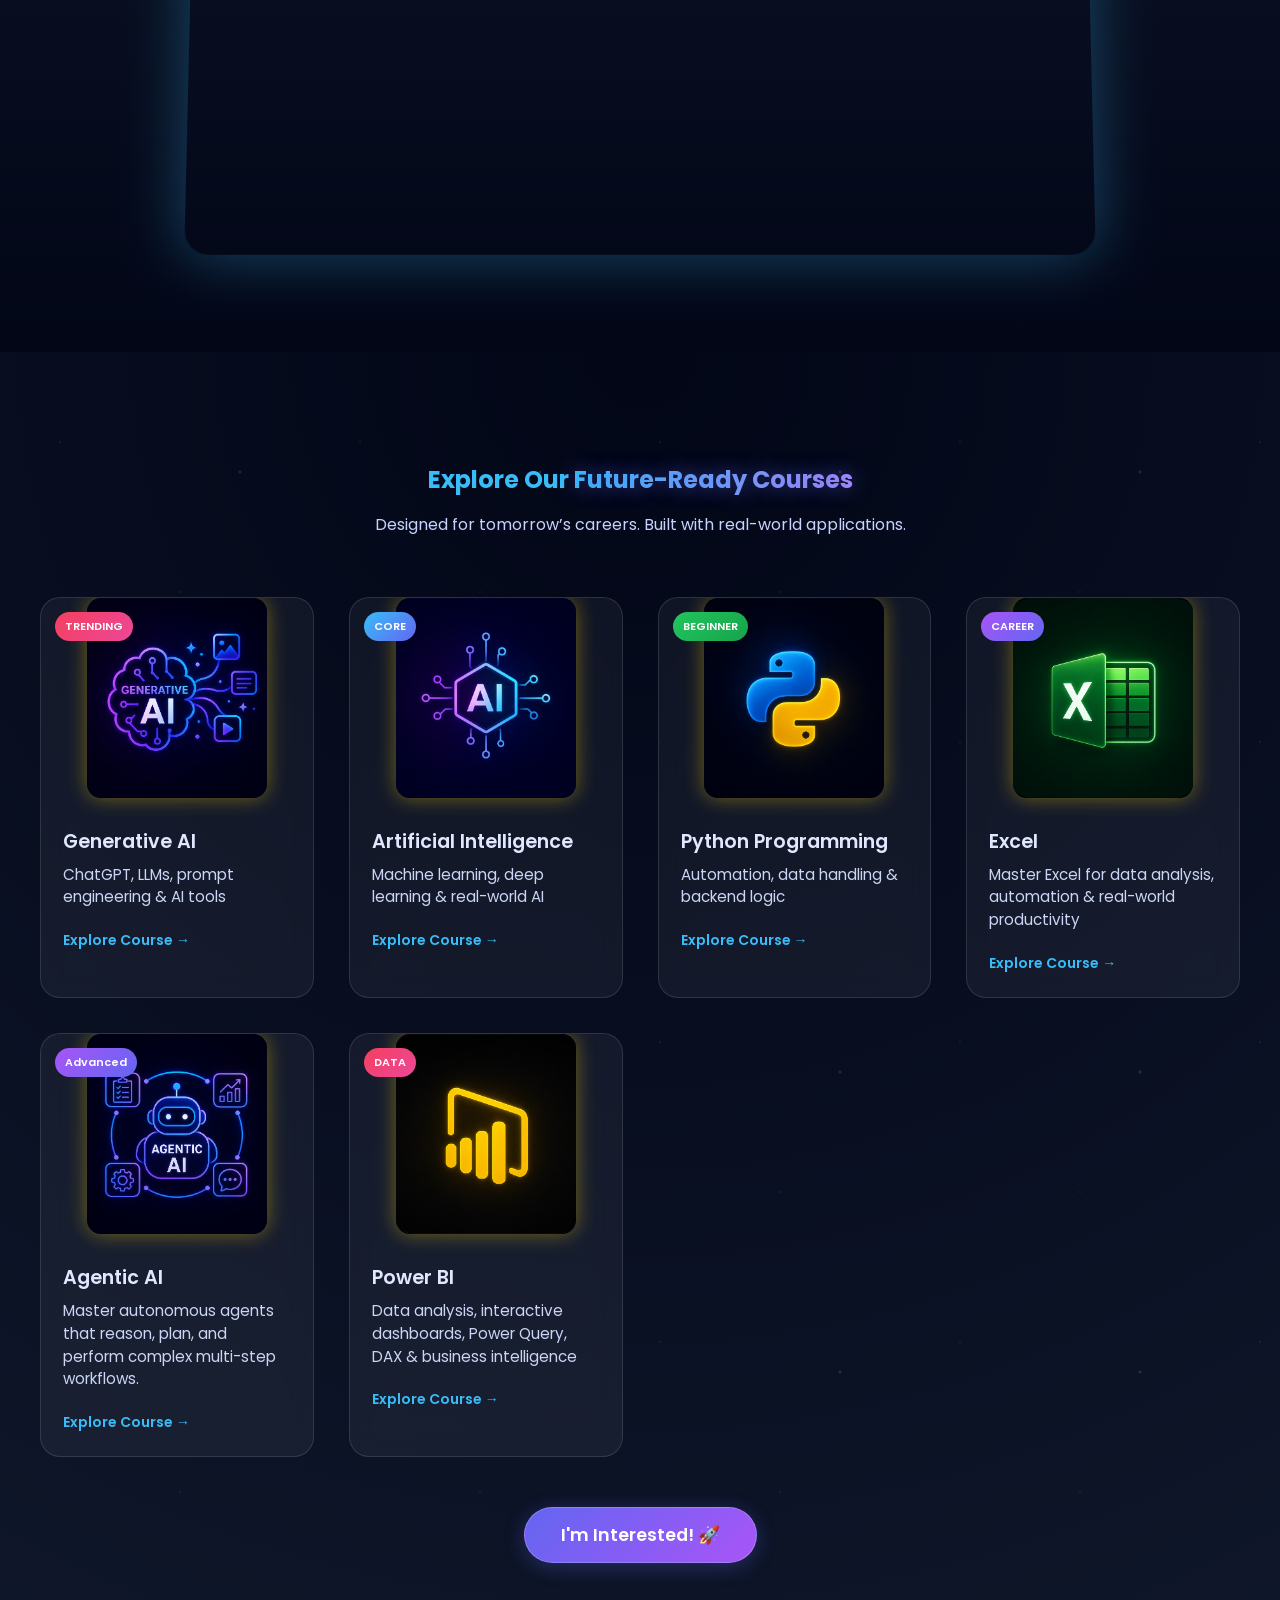
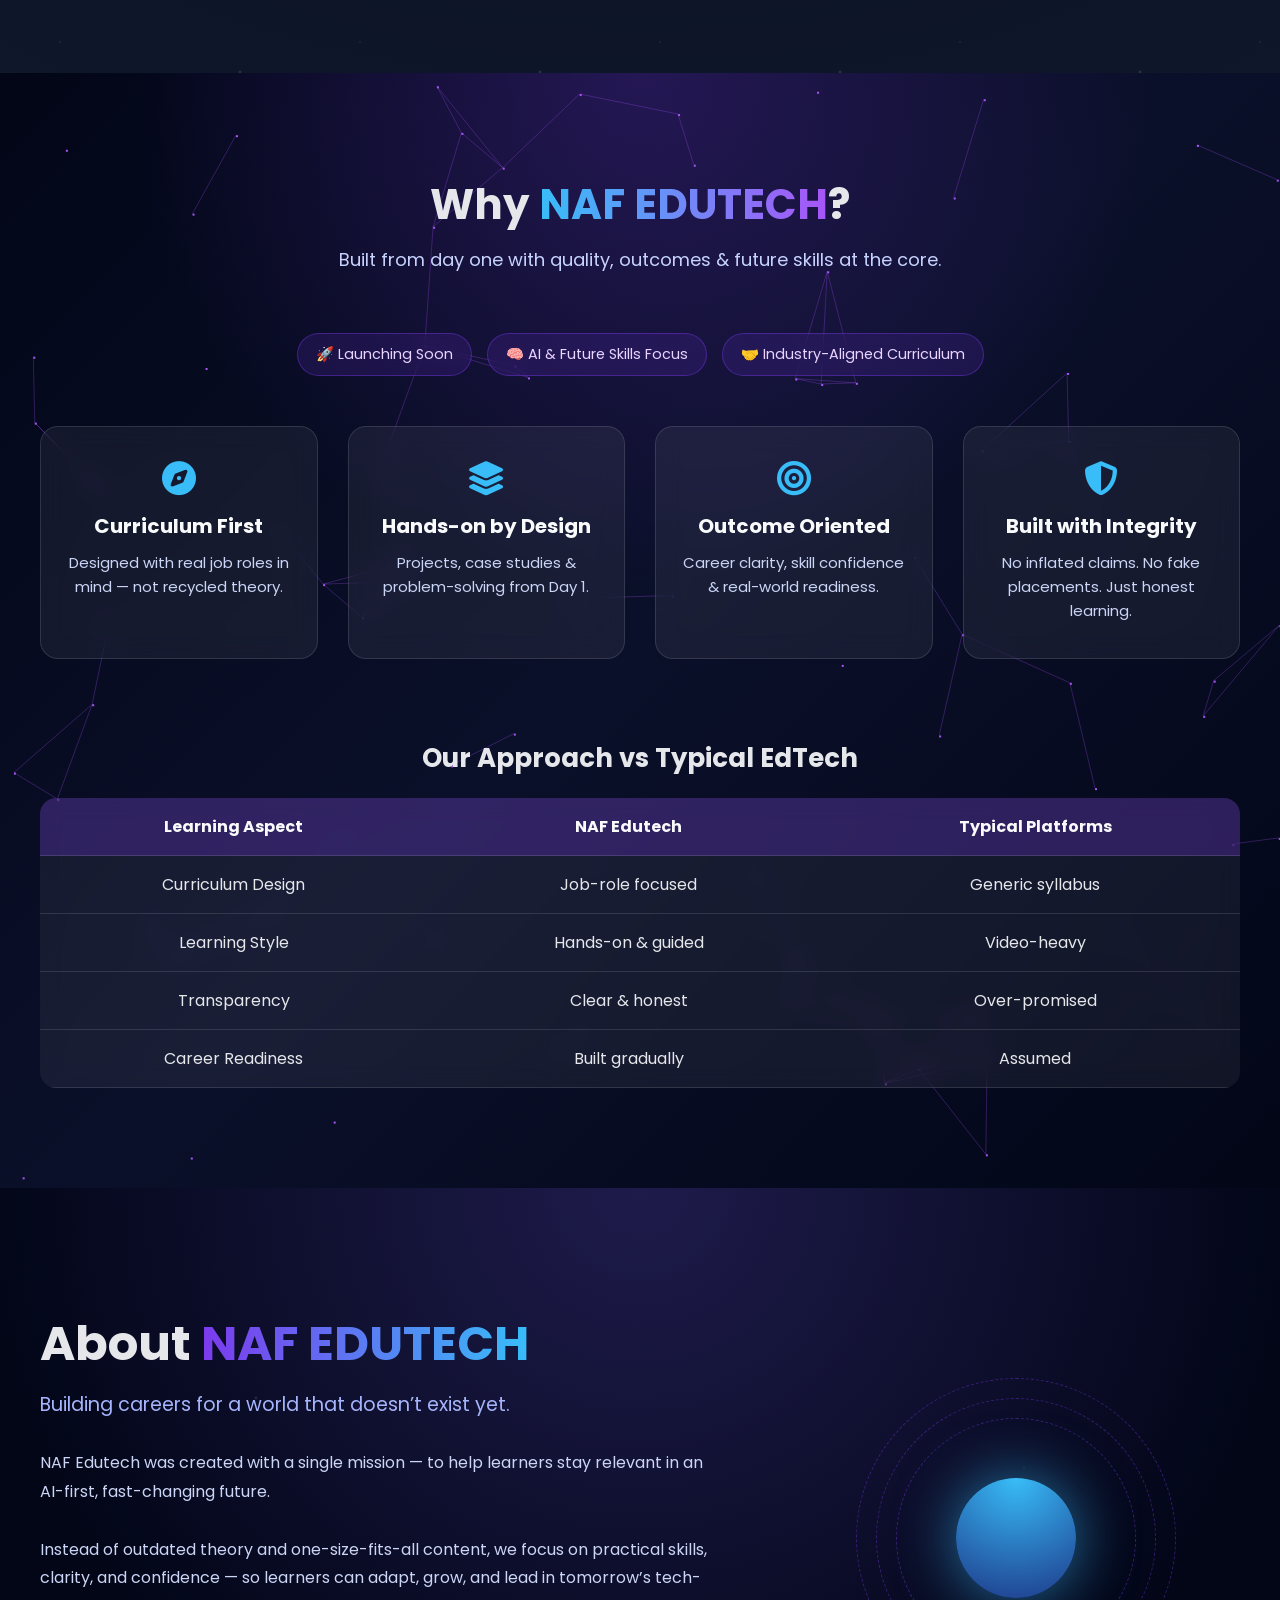
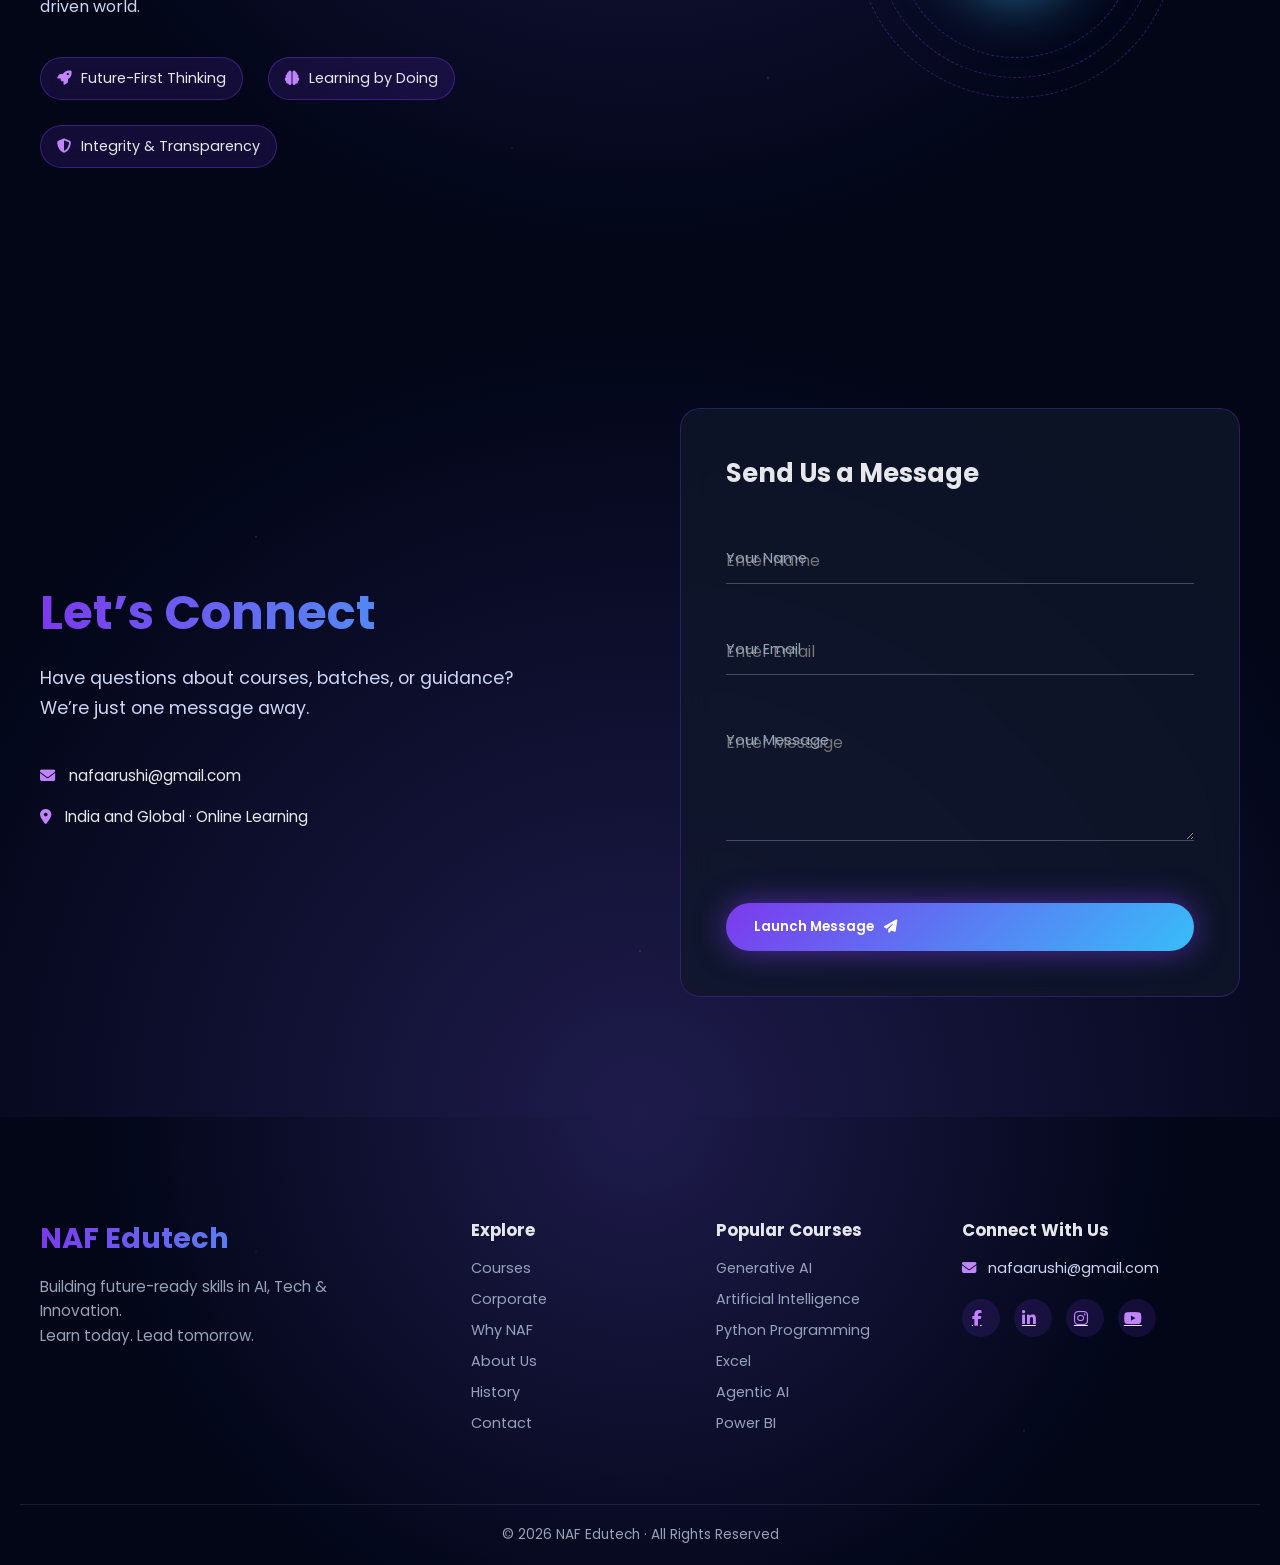
==== commit 98d83389: "Added Power Bi Course on index page" ====
--- a/index.html
+++ b/index.html
@@ -352,6 +352,25 @@
           <span class="course-cta">Explore Course →</span>
         </div>
       </a>
+  <a href="courses/course-powerbi.html" class="course-card galaxy-card">
+    <div class="course-image">
+      <img
+        src="./images/PowerBI.png"
+        alt="Microsoft Power BI data analytics and interactive dashboard"
+      />
+      <span class="course-tag orange">DATA</span>
+    </div>
+
+    <div class="course-content">
+      <h3>Power BI</h3>
+      <p>
+        Data analysis, interactive dashboards, Power Query, DAX & business
+        intelligence
+      </p>
+      <span class="course-cta">Explore Course →</span>
+    </div>
+  </a>
+
     </div>
 
     <div class="courses-action-wrapper">
@@ -684,6 +703,7 @@
             <a href="/courses/course-python.html">Python Programming</a>
             <a href="/courses/course-excel.html">Excel</a>
             <a href="/courses/course-agenticai.html">Agentic AI</a>
+            <a href="/courses/course-powerBi.html">Power BI</a>
           </div>
 
           <!-- Contact & Social -->
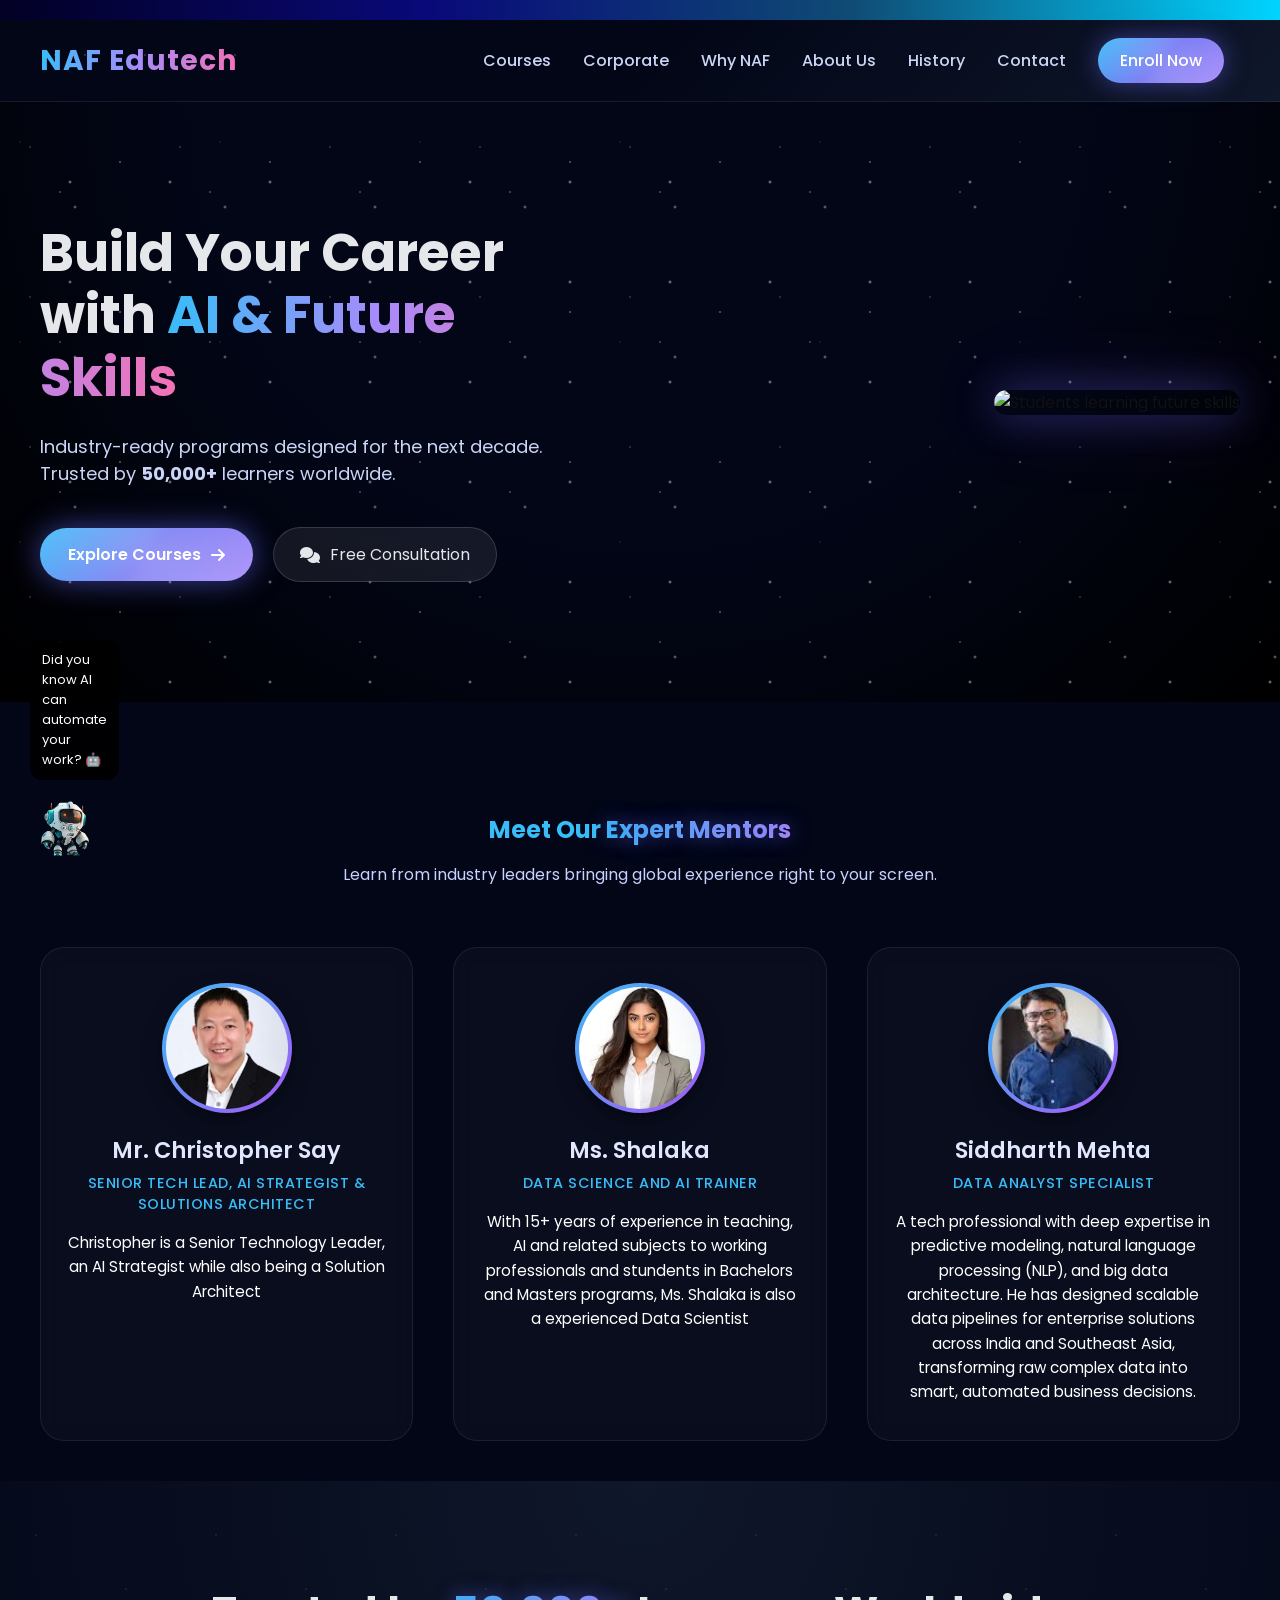
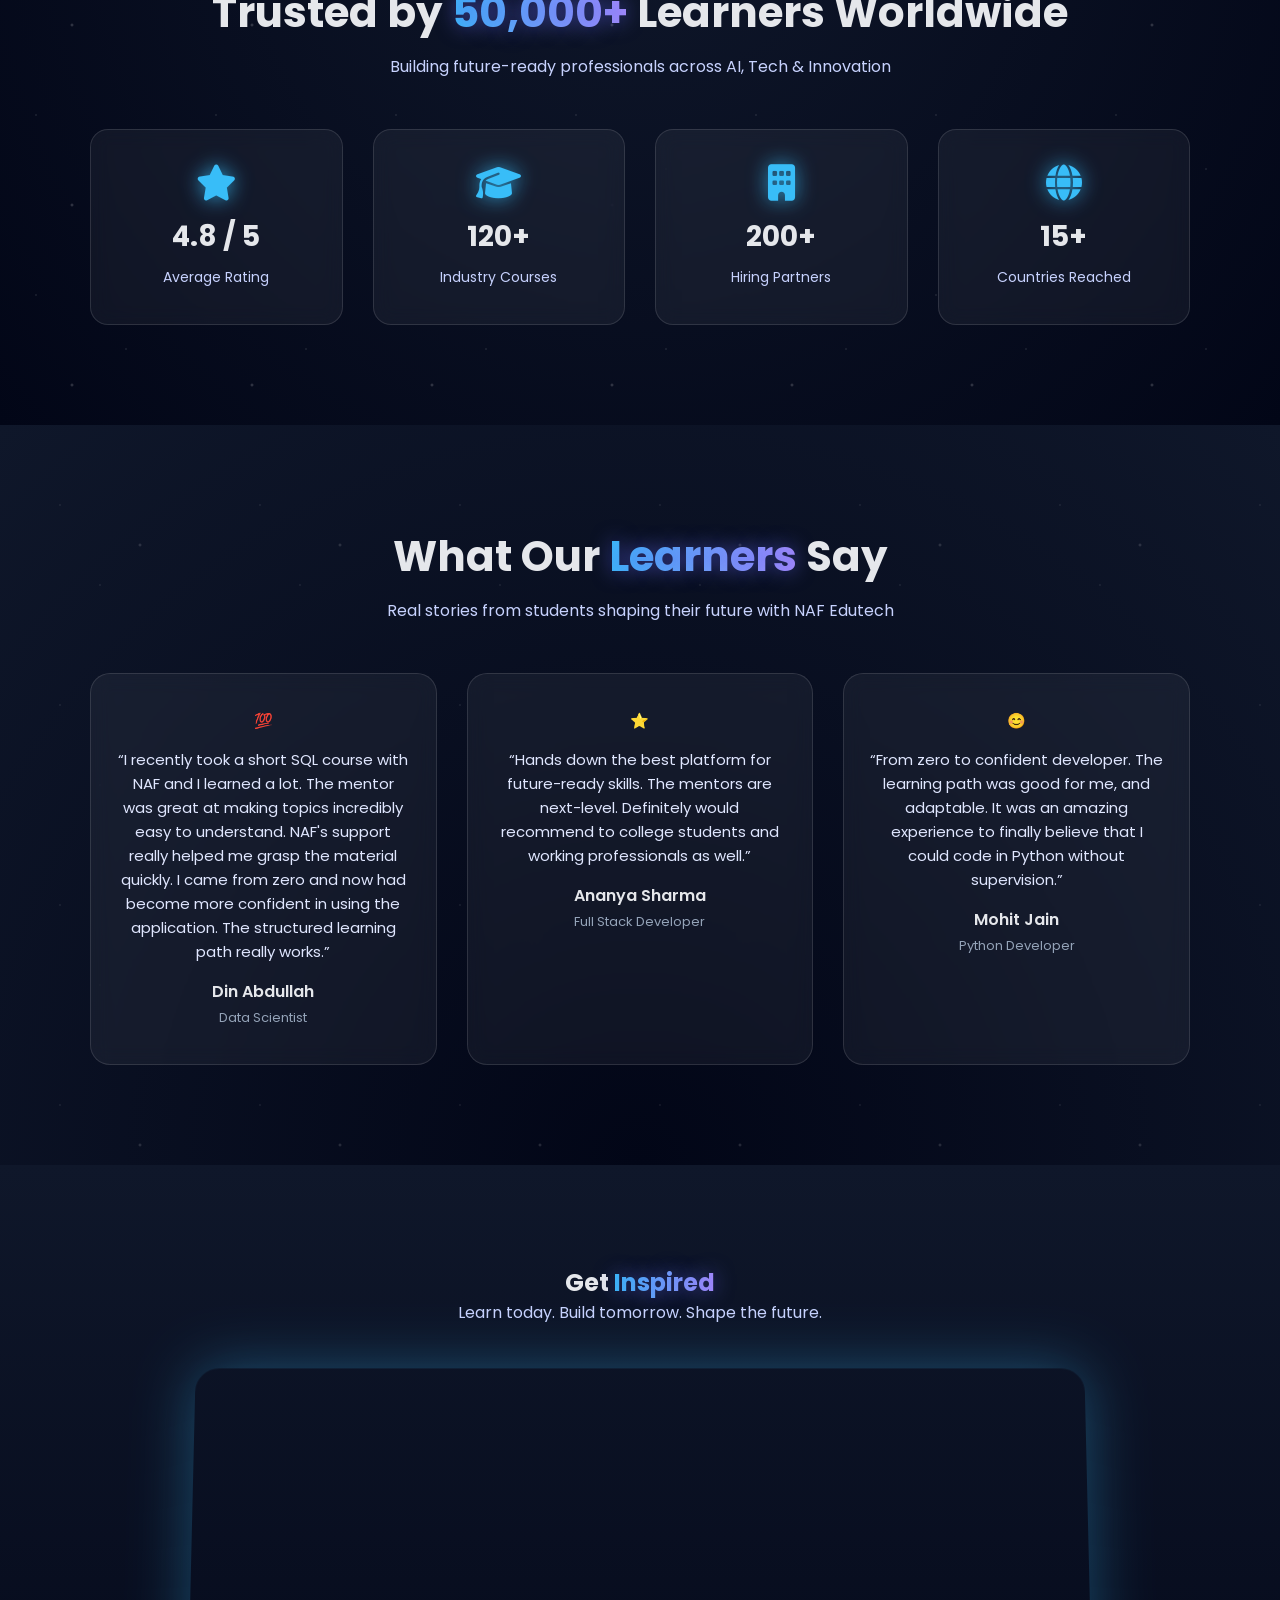
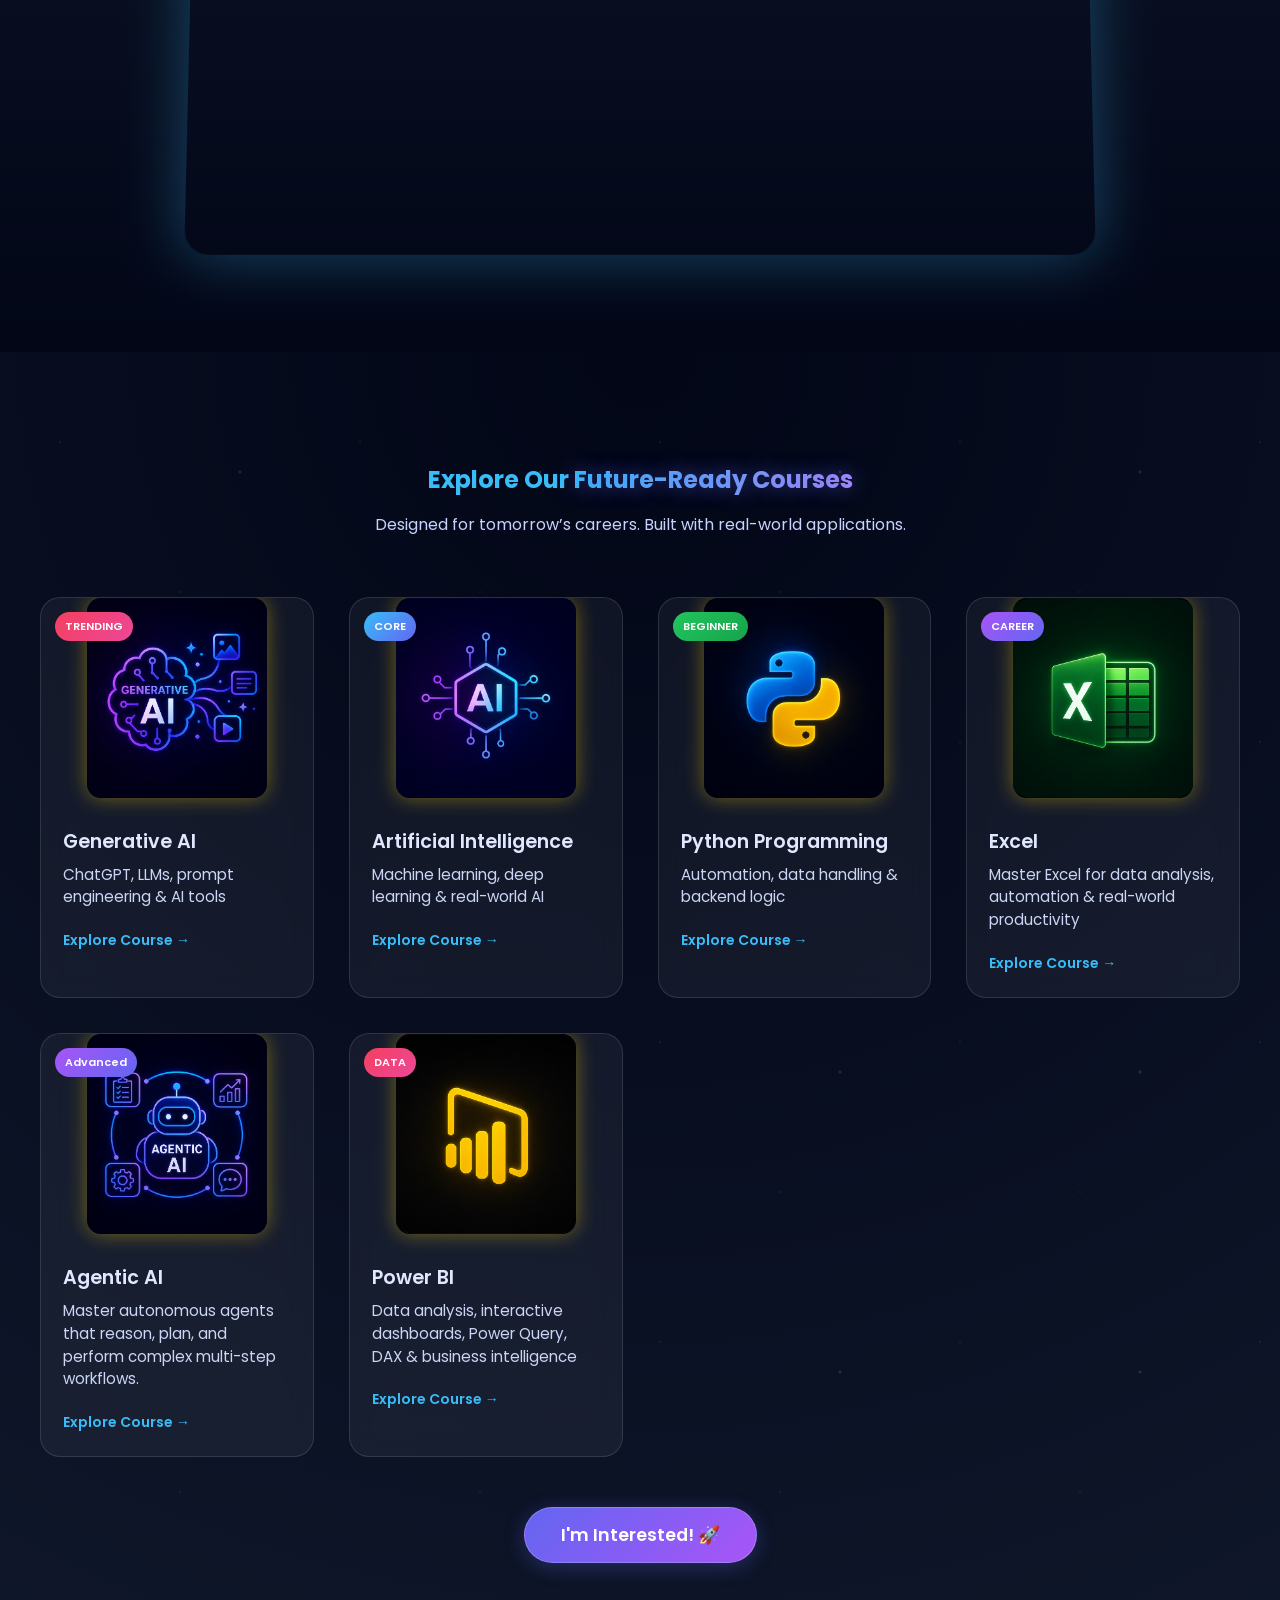
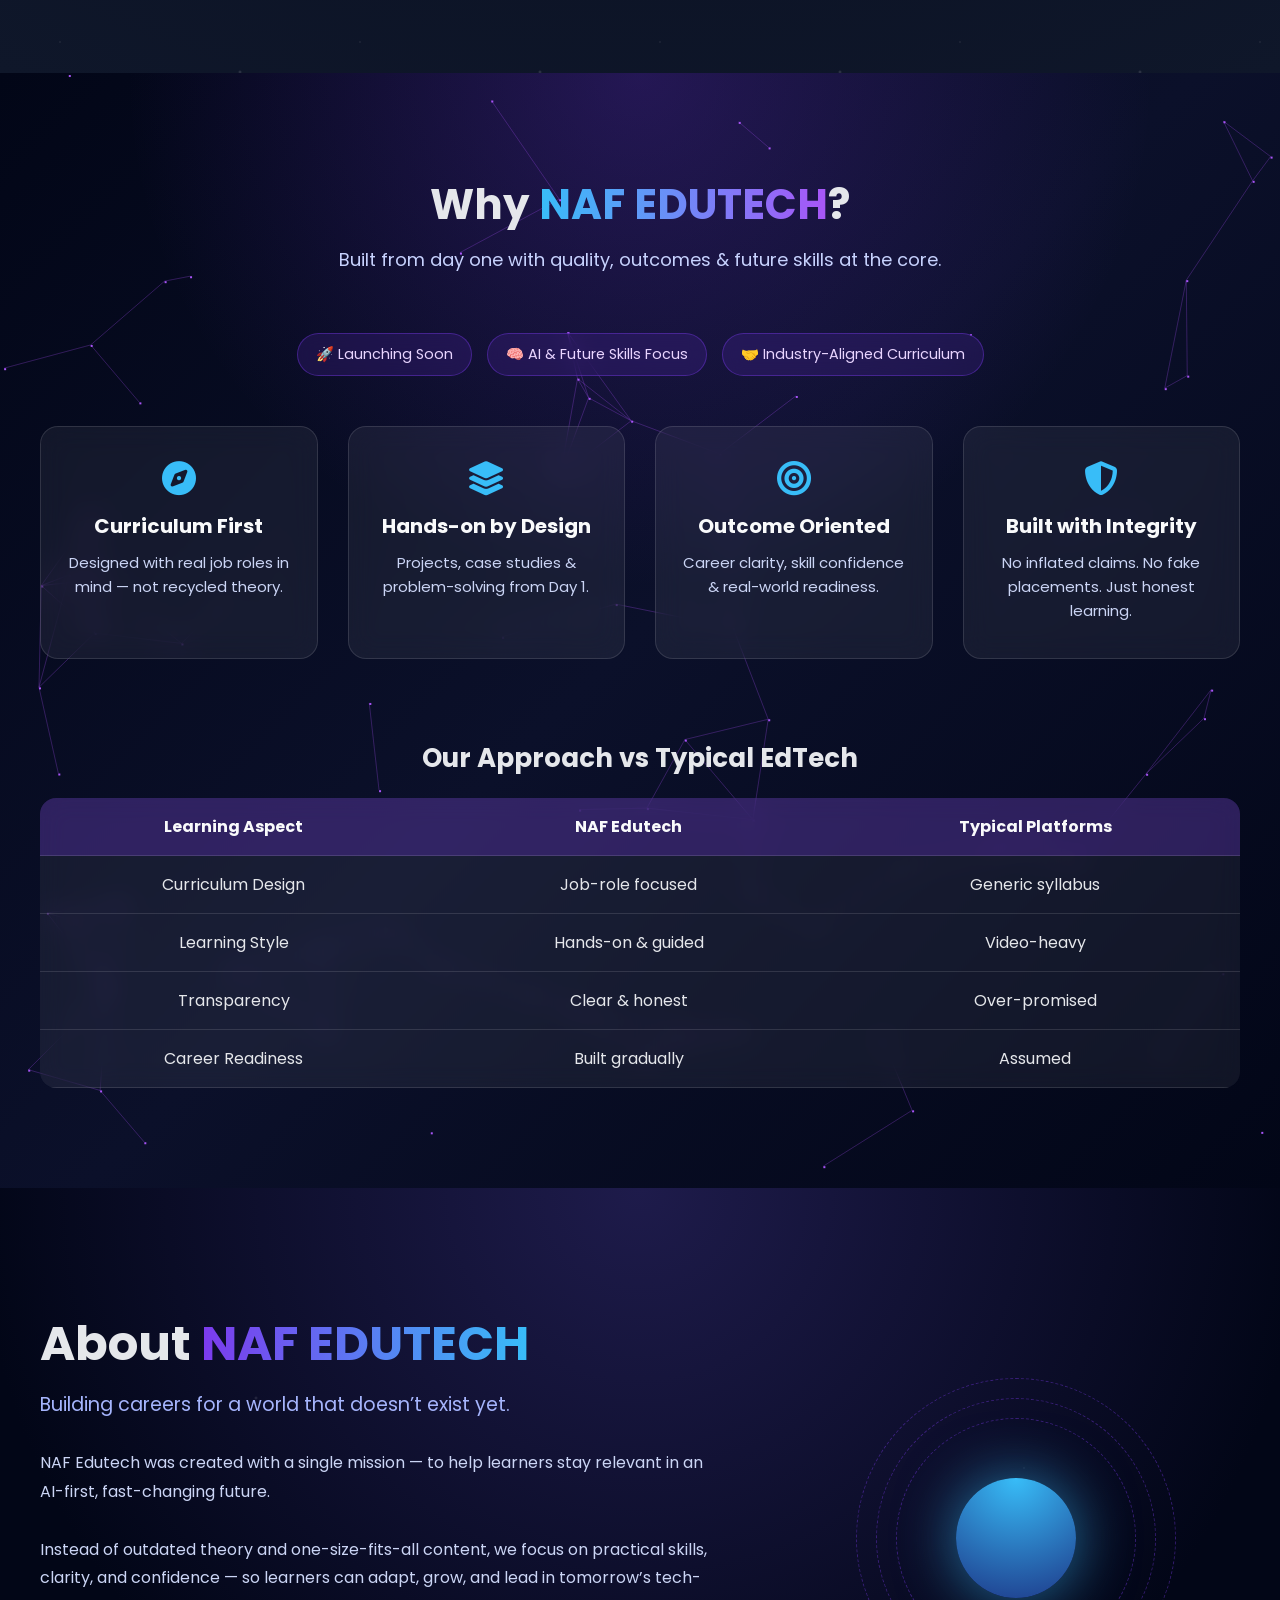
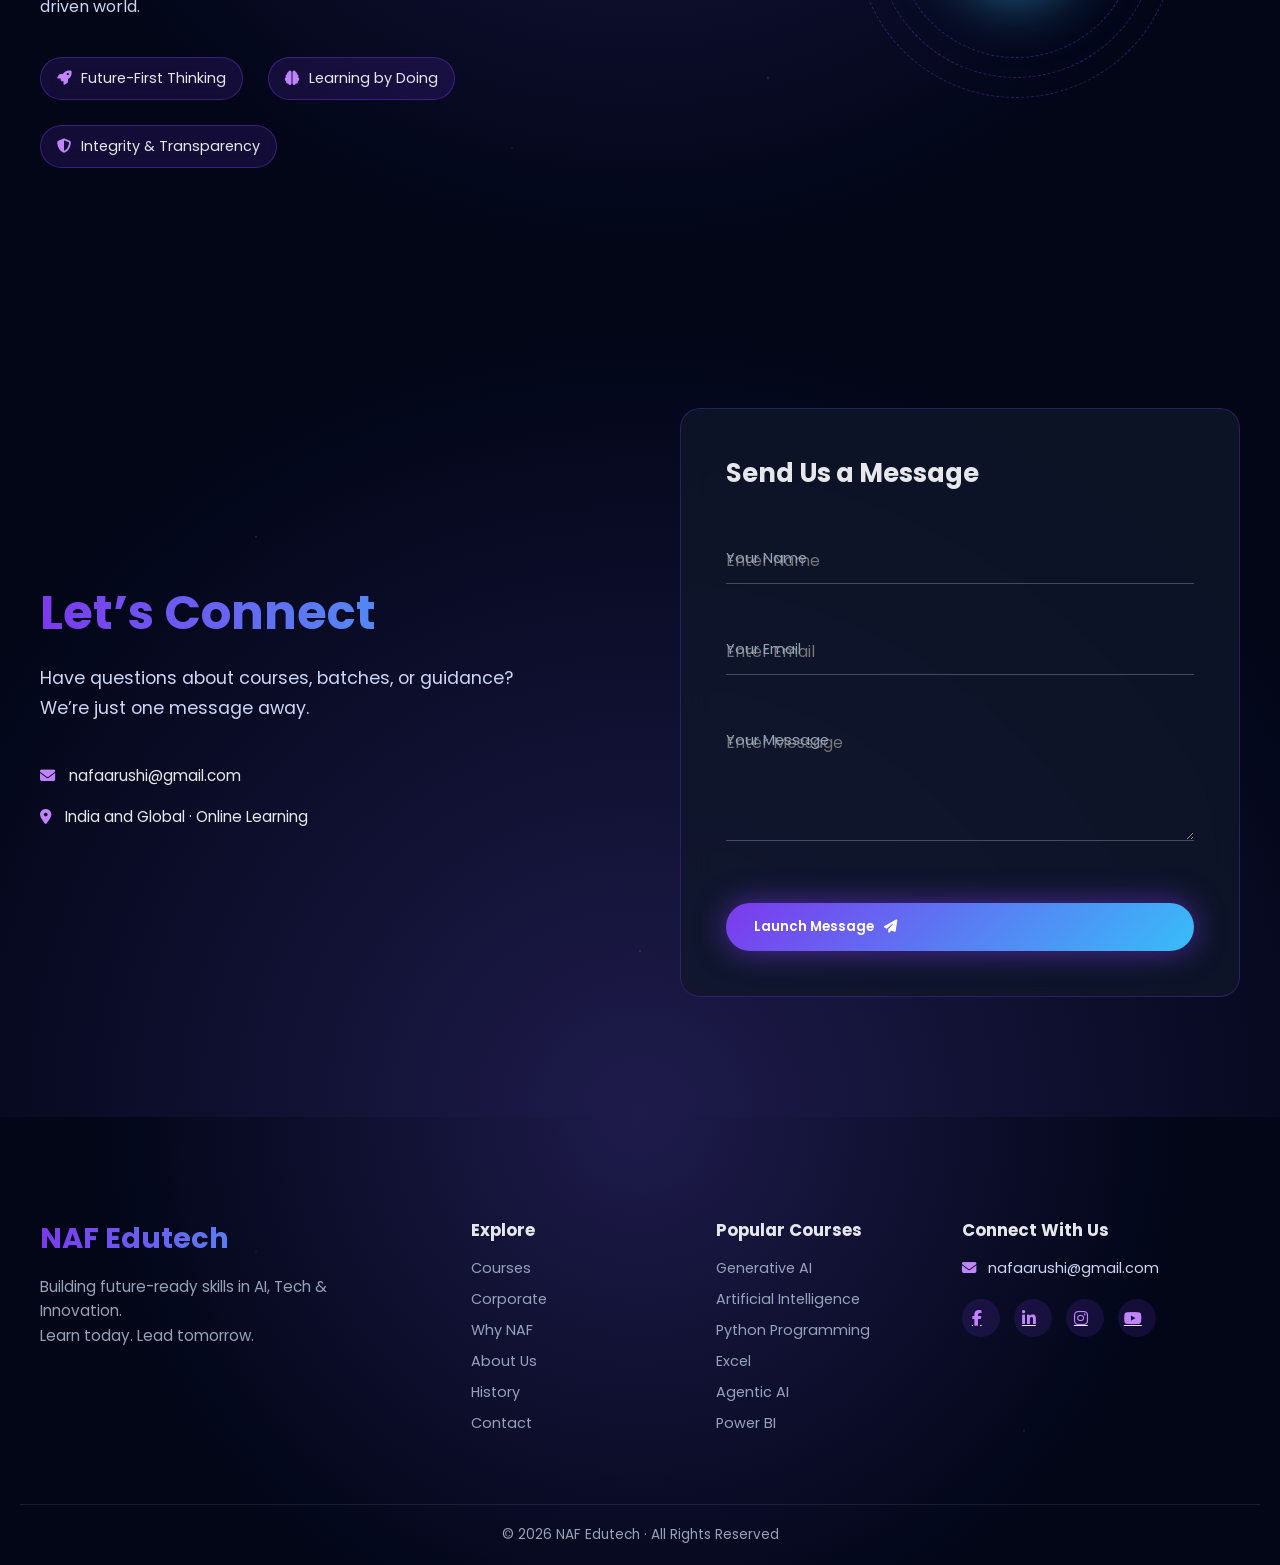
==== commit 379c8b52: "Added Power Bi Course on index page" ====
--- a/index.html
+++ b/index.html
@@ -352,7 +352,7 @@
           <span class="course-cta">Explore Course →</span>
         </div>
       </a>
-  <a href="courses/course-powerbi.html" class="course-card galaxy-card">
+  <a href="/courses/course-powerBi.html" class="course-card galaxy-card">
     <div class="course-image">
       <img
         src="./images/PowerBI.png"
